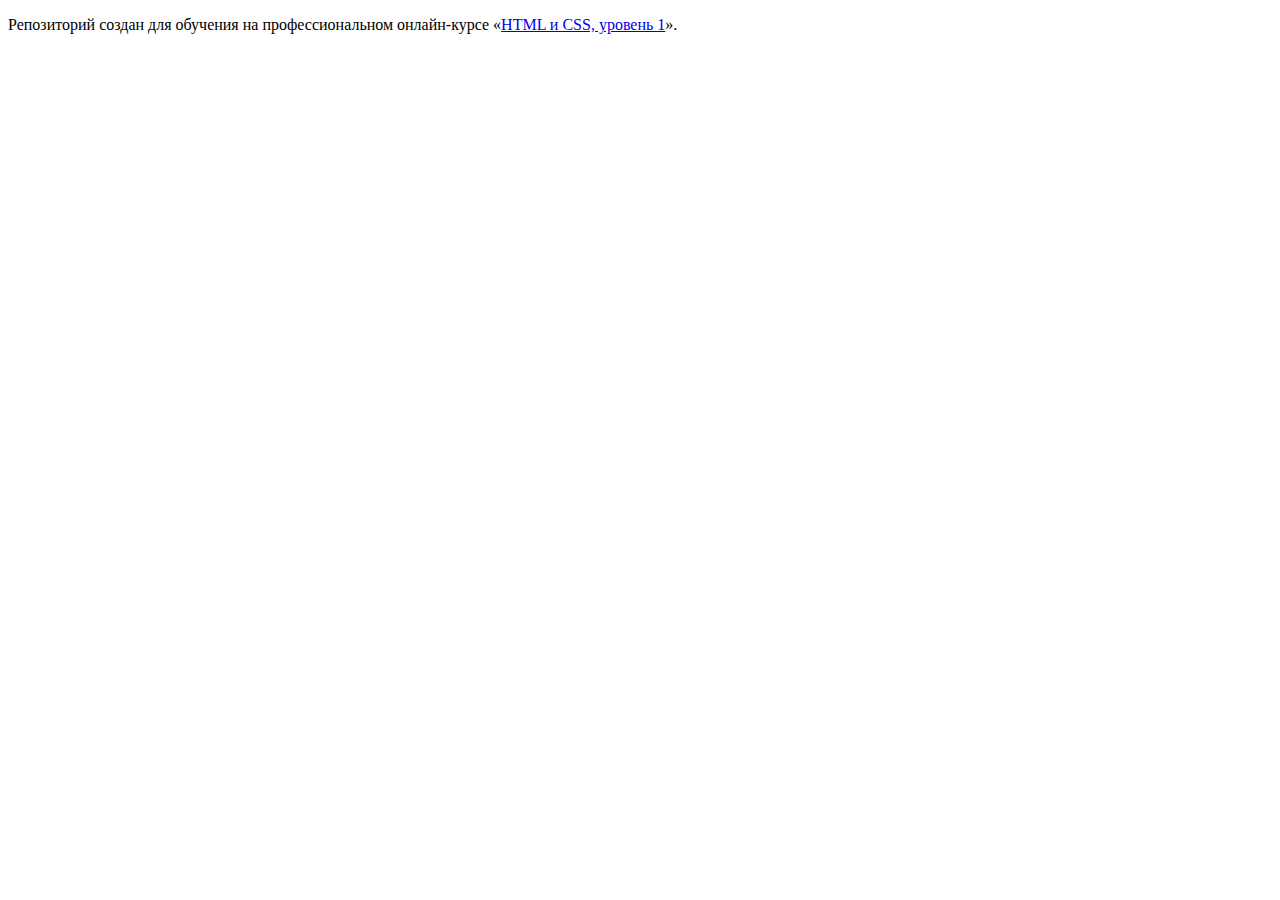
==== index.html @ 2be3cd6d ":hatching_chick:" ====
<!DOCTYPE html>
<html lang="ru">
  <head>
    <meta charset="utf-8">
    <title>HTML Academy: Девайс</title>
  </head>
  <body>

    <p>Репозиторий создан для обучения на профессиональном онлайн‑курсе «<a href="https://htmlacademy.ru/intensive/htmlcss">HTML и CSS, уровень 1</a>».</p>

  </body>
</html>
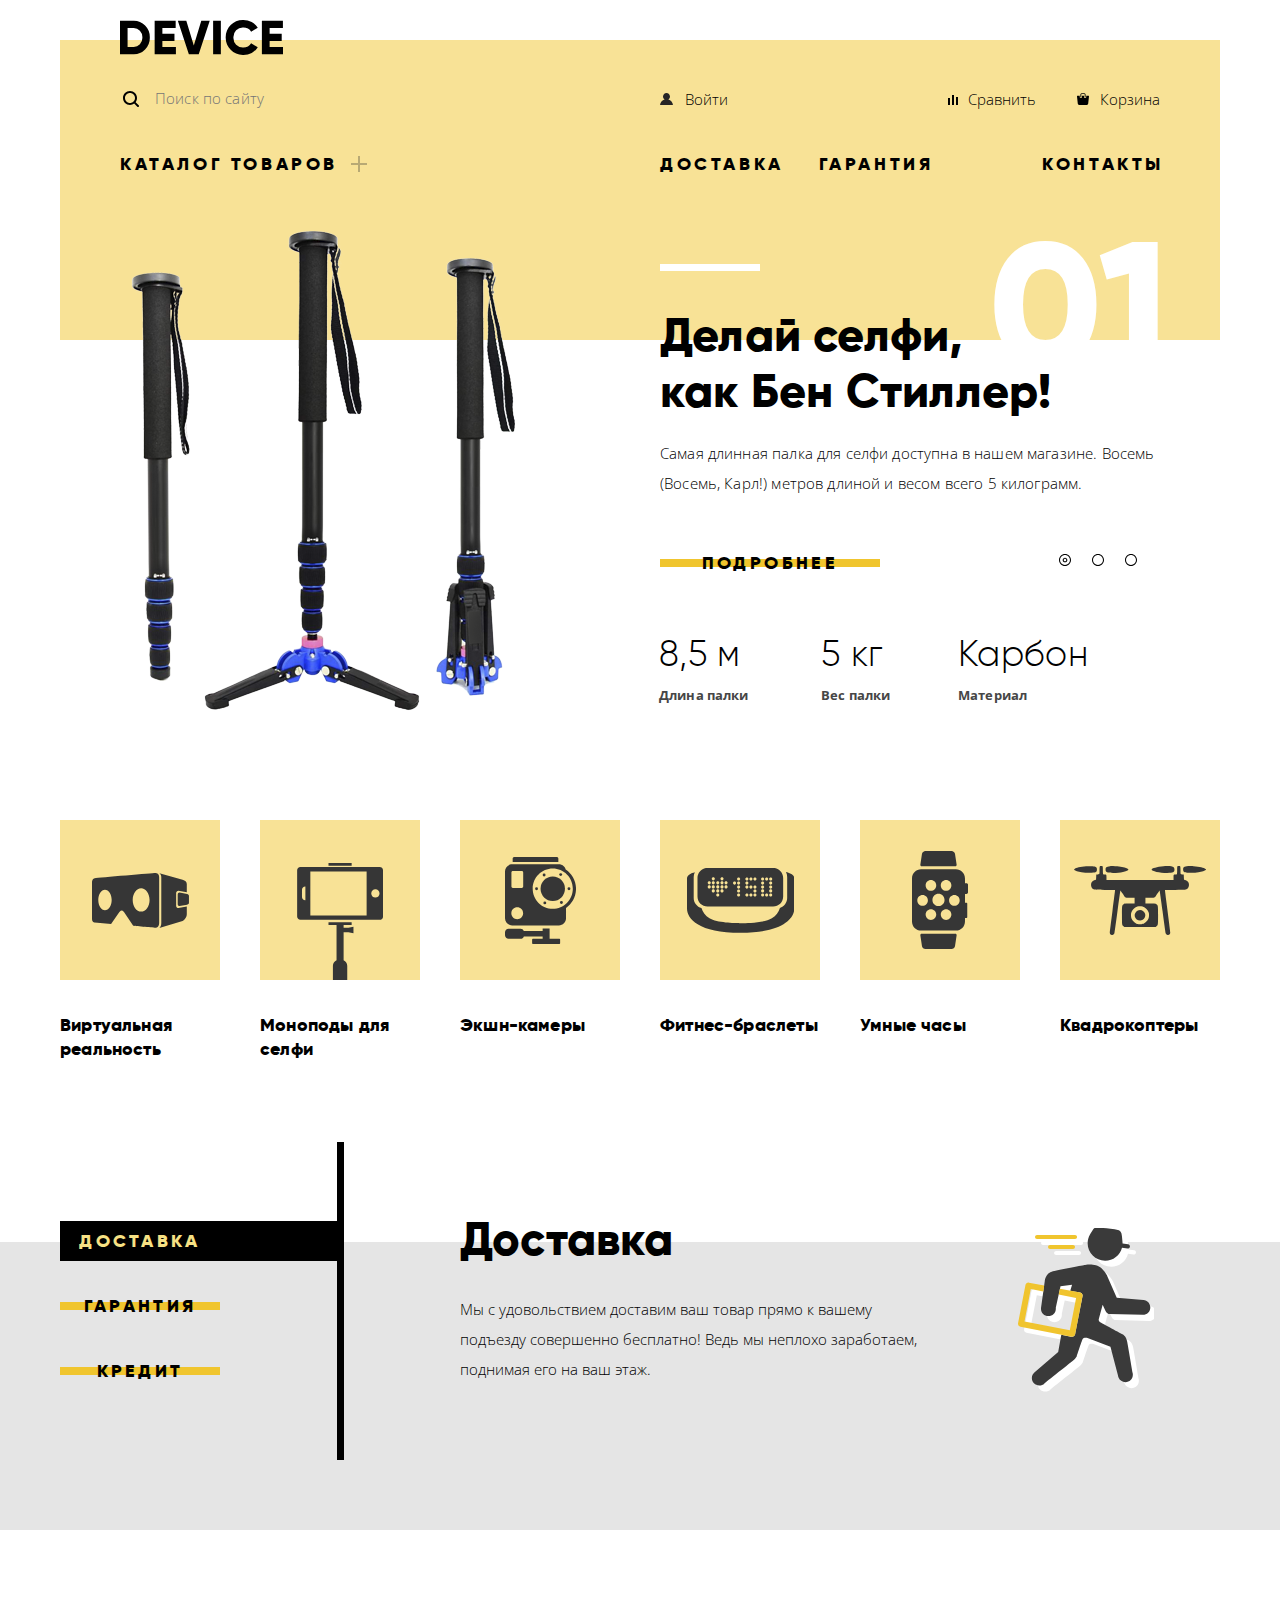
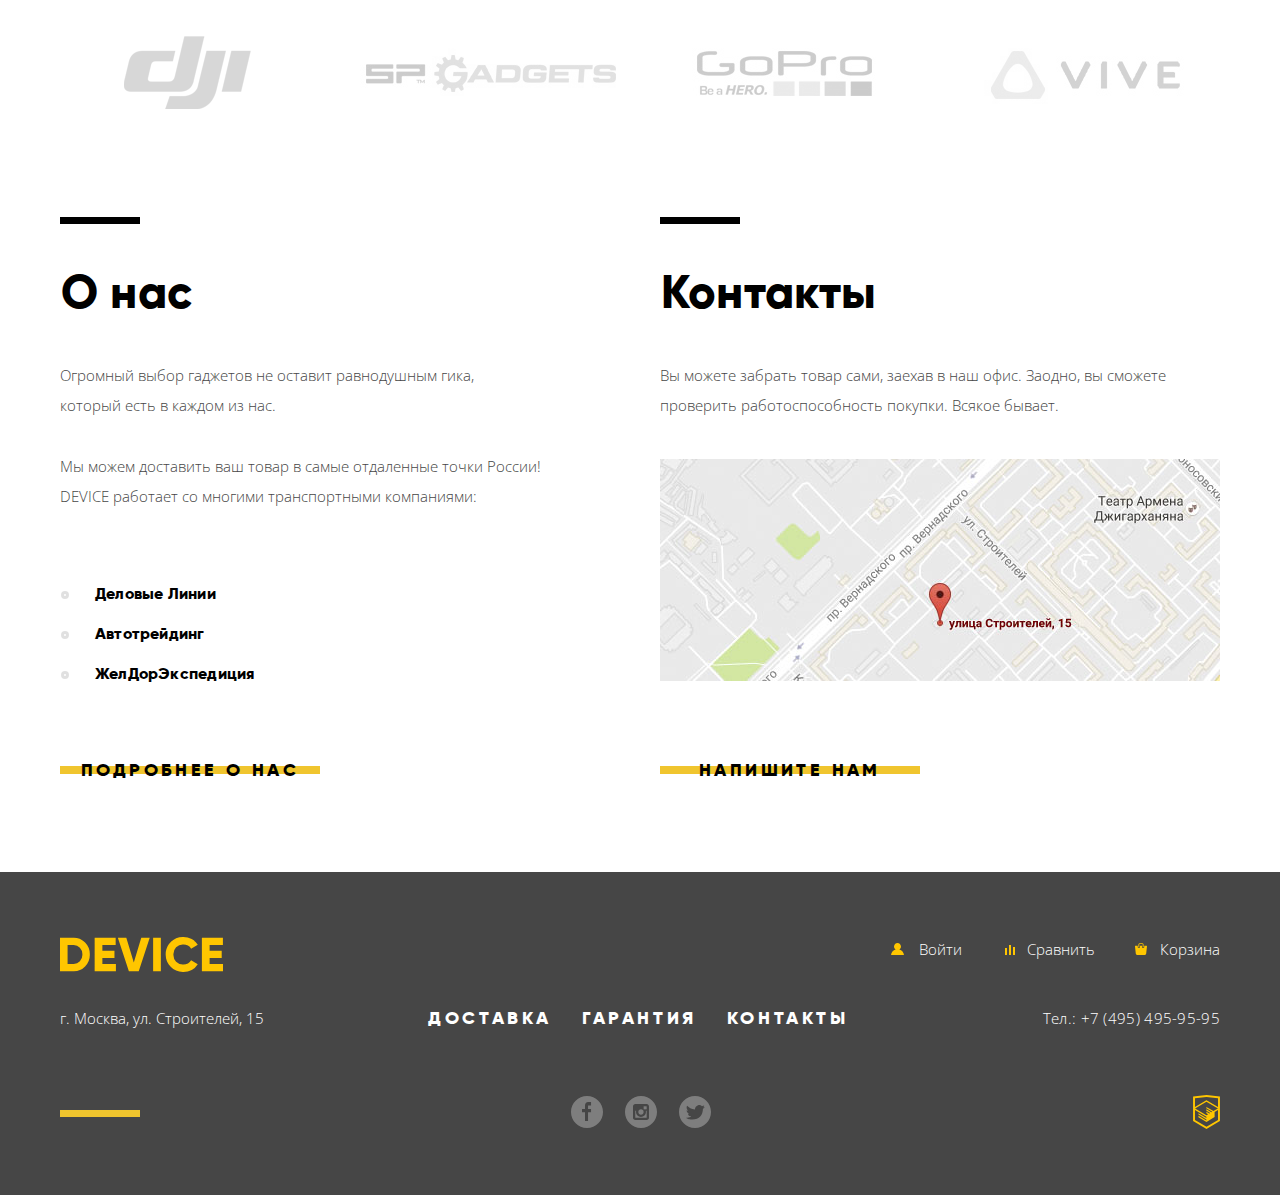
==== commit 69e0a38a: "Сверстал главную страницу.  Страница каталога в процессе" ====
--- a/index.html
+++ b/index.html
@@ -1,12 +1,276 @@
 <!DOCTYPE html>
 <html lang="ru">
-  <head>
-    <meta charset="utf-8">
-    <title>HTML Academy: Девайс</title>
-  </head>
-  <body>
 
-    <p>Репозиторий создан для обучения на профессиональном онлайн‑курсе «<a href="https://htmlacademy.ru/intensive/htmlcss">HTML и CSS, уровень 1</a>».</p>
+<head>
+  <meta charset="utf-8">
+  <meta name="description" content="Гаджеты по доступным ценам. Доставка по России. Гарантия возврата. Работаем без выходных.">
+  <title>DEVICE интернет-магазин гаджетов</title>
+  <link href="https://fonts.googleapis.com/css?family=Open+Sans:300,400&amp;subset=cyrillic" rel="stylesheet">
+  <link rel="stylesheet" href="css/normalize.css">
+  <link rel="stylesheet" href="css/style.css">
+  <link rel="stylesheet" href="script">
+</head>
 
-  </body>
-</html>
+<body>
+  <!--  -->
+  <!-----------------------------------Шапка------------------------------------->
+  <!--  -->
+  <header class="main-headline" id="header">
+    <h1 class="visually-hidden">DEVICE интернет-магазин гаджетов</h1>
+    <a href="#"><img class="header-logo" src="img/logo.svg" alt="DEVICE интернет-магазин гаджетов" width="163" height="35"></a>
+    <div class="ct-user">
+      <form class="search" method="get" action="https://echo.htmlacademy.ru">
+        <input class="search-input" id="search-fld" type="search" name="search" placeholder="Поиск по сайту" required>
+        <button class="search-btn " type="submit">Найти</button>
+        <label class="search-lab" for="search-fld"><span class="visually-hidden">Поиск:</span></label>
+      </form>
+      <div class="ct-user-inner">
+        <a class="login" href="#">Войти</a>
+        <a class="compare" href="#">Сравнить</a>
+        <a class="cart" href="#">Корзина</a>
+      </div>
+    </div>
+    <div class="ct-nav">
+      <nav class="main-nav">
+        <h2 class="main-nav-header">Каталог товаров</h2>
+        <div class="main-nav-ct">
+          <ul class="main-nav-list">
+            <li class="main-nav-item"><a href="#">Виртуальная реальность</a></li>
+            <li class="main-nav-item"><a href="#">Моноподы для селфи</a></li>
+            <li class="main-nav-item"><a href="#">Экшн-камеры</a></li>
+            <li class="main-nav-item"><a href="#">Фитнес-браслеты</a></li>
+            <li class="main-nav-item"><a href="#">Умные часы</a></li>
+            <li class="main-nav-item"><a href="#">Квадрокоптеры</a></li>
+          </ul>
+        </div>
+      </nav>
+      <div class="ct-serv">
+        <a class="ct-serv-item" href="#serv">Доставка</a>
+        <a class="ct-serv-item" href="#serv">Гарантия</a>
+        <a class="ct-serv-item" href="#contacts">Контакты</a>
+      </div>
+    </div>
+  </header>
+  <main>
+    <!--  -->
+    <!-- ----------------------------------Слайдер------------------------------------->
+    <!--  -->
+    <section class="slider-hits">
+      <h2 class="visually-hidden">Популярные товары</h2>
+      <input class="visually-hidden" type="radio" id="hit-item-1" name="slider-ctr" checked>
+      <input class="visually-hidden" type="radio" id="hit-item-2" name="slider-ctr">
+      <input class="visually-hidden" type="radio" id="hit-item-3" name="slider-ctr">
+      <div class="nav-slider">
+        <label for="hit-item-1"><span class="visually-hidden">Слайд 1</span></label>
+        <label for="hit-item-2"><span class="visually-hidden">Слайд 2</span></label>
+        <label for="hit-item-3"><span class="visually-hidden">Слайд 3</span></label>
+      </div>
+      <section class="hit-item-box hit-item-box-1">
+        <h3 class="visually-hidden ">Селфи палка</h3>
+        <div class="hit-item-pic">
+          <img src="img/slider-1.png" alt="Селфи палка выполнена в чёрном цвете с небольшими синими вставками. Шлёфка у основания рукояти." width="384" height="486">
+        </div>
+        <section class="hit-item-desc">
+          <p class="slogan">Делай селфи,<br>как Бен Стиллер!<br></p>
+          <p>Самая длинная палка для селфи доступна в нашем магазине. Восемь (Восемь, Карл!) метров длиной и весом всего 5 килограмм.</p>
+          <a class="hit-about-btn" href="#">Подробнее</a>
+          <table class="table-feature">
+            <caption class="visually-hidden">Характеристики</caption>
+            <tr>
+              <td>8,5 м</td>
+              <td>5 кг</td>
+              <td>Карбон</td>
+            </tr>
+            <tr>
+              <th>Длина палки</th>
+              <th>Вес палки</th>
+              <th>Материал</th>
+            </tr>
+          </table>
+        </section>
+      </section>
+      <section class="hit-item-box hit-item-box-2">
+        <h3 class="visually-hidden ">Фитнес браслет</h3>
+        <div class="hit-item-pic">
+          <img src="img/slider-2.png" alt="Чёрный фитнес браслет с миниатюрным монохромным дисплеем по ширине ремешка. Ремешок силиконовый, чёрного цвета со ребристой поверхностью." width="345" height="485">
+        </div>
+        <section class="hit-item-desc">
+          <p class="slogan">Худеем<br>правильно!</p>
+          <p>Мотивирующие фитнес-браслеты помогут найти в себе силы не пропускать занятия и соблюдать диету.</p>
+          <a class="hit-about-btn" href="#">Подробнее</a>
+          <table class="table-feature">
+            <caption class="visually-hidden">Характеристики</caption>
+            <tr>
+              <td>48 часов</td>
+            </tr>
+            <tr>
+              <th>Без подзарядки</th>
+            </tr>
+          </table>
+        </section>
+      </section>
+      <section class="hit-item-box hit-item-box-3">
+        <h3 class="visually-hidden ">Квадрокоптер с лазером</h3>
+        <div class="hit-item-pic">
+          <img src="img/slider-3.png" alt="Корпус узкий, вытянутый вверх и удлиненный. Каркас сделан из углеводородного волокна, а к корпусу он крепиться с помощью двух планок. Две планки, размещенные перпендикулярно корпусу, держат пропеллеры, отчего внешний вид квадрокоптера отдаленно напоминает букву «Н». Во время полета опоры квадрокоптера могут подниматься вверх и не загораживать линию огня для лазера." width="526" height="334">
+        </div>
+        <section class="hit-item-desc">
+          <p class="slogan">Порхает как бабочка, жалит как пчела!</p>
+          <p>Этот обычный, на первый взгляд, квадрокоптер оснащен мощным лазером, замаскированным под стандартную камеру.</p>
+          <a class="hit-about-btn" href="#">Подробнее</a>
+          <table class="table-feature">
+            <caption class="visually-hidden">Характеристики</caption>
+            <tr>
+              <td>800 м</td>
+              <td>50м</td>
+            </tr>
+            <tr>
+              <th>Дальность полета</th>
+              <th>Радиус&#160;поражения</th>
+            </tr>
+          </table>
+        </section>
+      </section>
+    </section>
+    <!--  -->
+    <!-- ----------------------------------Популярные товары------------------------------------->
+    <!--  -->
+    <section class="product-nav">
+      <h2 class="visually-hidden">Популярные товары</h2>
+      <ul class="pop-goods-list">
+        <li class="pop-goods-item"><a href="#">Виртуальная реальность</a></li>
+        <li class="pop-goods-item"><a href="#">Моноподы для селфи</a></li>
+        <li class="pop-goods-item"><a href="#">Экшн-камеры</a></li>
+        <li class="pop-goods-item"><a href="#">Фитнес-браслеты</a></li>
+        <li class="pop-goods-item"><a href="#">Умные часы</a></li>
+        <li class="pop-goods-item"><a href="#">Квадрокоптеры</a></li>
+      </ul>
+    </section>
+    <!--  -->
+    <!-- ----------------------------------Сервис------------------------------------->
+    <!--  -->
+    <section class="services" id="serv">
+      <h2 class="visually-hidden">Сервис</h2>
+      <div class="сt-services">
+        <input class="visually-hidden" type="radio" name="serv-ctr" id="serv-ctr-1" checked>
+        <input class="visually-hidden" type="radio" name="serv-ctr" id="serv-ctr-2">
+        <input class="visually-hidden" type="radio" name="serv-ctr" id="serv-ctr-3">
+        <ul class="services-menu">
+          <li><label for="serv-ctr-1">Доставка</label></li>
+          <li><label for="serv-ctr-2">Гарантия</label></li>
+          <li><label for="serv-ctr-3">Кредит</label></li>
+        </ul>
+        <div class="services-desc">
+          <section class="services-desc-1">
+            <h3 class="services-title">Доставка</h3>
+            <p>Мы с удовольствием доставим ваш товар прямо к вашему подъезду совершенно бесплатно! Ведь мы неплохо заработаем, поднимая его на ваш этаж.</p>
+          </section>
+          <section class="services-desc-2">
+            <h3 class="services-title">Гарантия</h3>
+            <p>Если из-за возгорания купленного у нас товара у вас сгорит дом &mdash; не переживайте, мы выдадим вам новый.<br>Товар, не дом, конечно же.</p>
+          </section>
+          <section class="services-desc-3">
+            <h3 class="services-title">Кредит</h3>
+            <p>Залезть в долговую яму стало проще! Кредитные консультанты подберут для вас наиболее выгодные условия кредита. Выгодные для нашего банка, разумеется.</p>
+          </section>
+        </div>
+      </div>
+    </section>
+    <!--  -->
+    <!-- ----------------------------------Популярные бренды------------------------------------->
+    <!--  -->
+    <section class="pop-brands">
+      <h2 class="visually-hidden">Популярные бренды</h2>
+      <ul class="pop-brands-list">
+        <li><a class="pop-brand-item-1" href="#"><img src="img/logo-brand1-gray.png" alt="DJI" class="pop-brands-logo" width="260" height="100"></a></li>
+        <li><a class="pop-brand-item-2" href="#"><img src="img/logo-brand2-gray.png" alt="SP Gadgets" class="pop-brands-logo" width="260" height="100"></a></li>
+        <li><a class="pop-brand-item-3" href="#"><img src="img/logo-brand3-gray.png" alt="GoPro" class="pop-brands-logo" width="260" height="100"></a></li>
+        <li><a class="pop-brand-item-4" href="#"><img src="img/logo-brand4-gray.png" alt="VIVE " class="pop-brands-logo" width="260" height="100"></a></li>
+      </ul>
+    </section>
+    <!--  -->
+    <!-- ------------------------------------Контакты------------------------------------->
+    <!--  -->
+    <div class="ct-contacts">
+      <section class="benefits">
+        <h2 class="benefits-header">О нас</h2>
+        <p>Огромный выбор гаджетов не оставит равнодушным гика, который&#160;есть&#160;в каждом из нас.</p>
+        <p>Мы можем доставить ваш товар в самые отдаленные точки&#160;России! DEVICE работает со многими транспортными компаниями:</p>
+        <ul class="delivery-list">
+          <li class="delivery-item">Деловые Линии</li>
+          <li class="delivery-item">Автотрейдинг</li>
+          <li class="delivery-item">ЖелДорЭкспедиция</li>
+        </ul>
+        <a class="about-btn" href="#">Подробнее о нас</a>
+      </section>
+      <section class="contacts-sect" id=contacts>
+        <h2 class="contacts-header">Контакты</h2>
+        <p>Вы можете забрать товар сами, заехав в наш офис. Заодно, вы сможете проверить работоспособность покупки. Всякое бывает.</p>
+        <a class="map" href="#"><img src="img/map.jpg" alt="г. Москва ул. Строителей 15" width="560" height="222"></a>
+        <a class="contacts-btn contacts-btn-js" href="#">Напишите нам</a>
+      </section>
+    </div>
+  </main>
+  <!--  -->
+  <!-- ------------------------------------Подвал------------------------------------->
+  <!--  -->
+  <footer>
+    <div class="ct-ftr">
+      <div class="ct-ftr-1">
+        <a class="footer-logo" href="#header"><img src="img/logo-ftr.svg" alt="DEVICE интернет-магазин гаджетов" width="163" height="35"></a>
+        <a class="login-ftr" href="#">Войти</a>
+        <a class="compare-ftr" href="#">Сравнить</a>
+        <a class="cart-ftr" href="#">Корзина</a>
+      </div>
+      <div class="ct-ftr-2">
+        <address class="adr">г. Москва, ул. Строителей, 15</address>
+        <a class="phone" href="tel:+74954959595">Тел.: +7 (495) 495-95-95</a>
+        <ul class="services-list">
+          <li><a class="services-list-item" href="#delivery">Доставка</a></li>
+          <li><a class="services-list-item" href="#waranty">Гарантия</a></li>
+          <li><a class="services-list-item" href="#contacts">Контакты</a></li>
+        </ul>
+      </div>
+      <div class="ct-ftr-3">
+        <h2 class="visually-hidden">Социальные сети</h2>
+        <ul class="social">
+          <li><a class="social-link-1" href="https://vk.com/"><span class="visually-hidden">Вконтакте</span></a></li>
+          <li><a class="social-link-2" href="https://ru-ru.facebook.com/"><span class="visually-hidden">Фейсбук</span></a></li>
+          <li><a class="social-link-3" href="https://www.instagram.com/"><span class="visually-hidden">Инстаграм</span></a></li>
+        </ul>
+        <a class="copy" href="https://htmlacademy.ru/"><img class="web-dev-logo" src="img/logo-html.svg" alt="Разработано: HTML Academy" width="27" height="34"></a>
+      </div>
+    </div>
+  </footer>
+    <!--  -->
+  <!-- -------------------------------Модальные окна--------------------------------->
+    <!--  -->
+  <section class="modal modal-fb">
+    <h2 class="visually-hidden">Форма обратной связи</h2>
+    <form action="https://echo.htmlacademy.ru" class="fb-form" method="post">
+      <div class="fb-form-ct1">
+        <label for="name">Ваше имя:</label>
+        <input id="name" type="text" name="user-name" placeholder="Имя Фамилия">
+      </div>
+      <div class="fb-form-ct2">
+        <label for="email">Ваш e-mail:</label>
+        <input id="email" type="email" name="email" placeholder="email@example.com">
+      </div>
+      <div class="fb-form-ct3">
+        <label for="text">Текст письма:</label>
+        <textarea id="text" cols="30" rows="10" name="message" placeholder="В свободной форме"></textarea>
+      </div>
+      <button class="fb-submit" type="submit">Отправить</button>
+      <button class="modal-close" type="button"><span class="visually-hidden">Закрыть</span></button>
+    </form>
+  </section>
+  <section class="modal modal-map">
+    <h2 class="visually-hidden">Интерактивная карта</h2>
+    <span class="visually-hidden">г. Москва, ул. Строителей, 15. Рядом Театр Вернадского, гимназия №1514</span>
+    <iframe src="https://yandex.ru/map-widget/v1/-/CCQpFR~6" width="960" height="560" frameborder="1" allowfullscreen="true"></iframe>
+    <button class="modal-close" type="button"><span class="visually-hidden">Закрыть</span></button>
+  </section>
+  <script src="js/script.js"></script>
+</body>
+
+</html>--- a/css/style.css
+++ b/css/style.css
@@ -0,0 +1,1241 @@
+/*body * {
+  outline: 1px solid;
+}
+
+body>* {
+  background-color: rgba(255, 255, 0, .3);
+}
+
+slider-hits body>*>* {
+  background-color: rgba(0, 255, 0, .3);
+}
+
+body>*>*>* {
+  background-color: rgba(0, 255, 255, .3);
+}
+
+body>*>*>*>* {
+  background-color: rgba(0, 0, 255, .3);
+}
+
+body>*>*>*>*>* {
+  background-color: rgba(255, 0, 255, .3);
+}*/
+
+@font-face {
+  font-family: "Gilroy";
+  src: url(../fonts/gilroylight.woff2) format("woff2");
+  font-variant: normal;
+  font-stretch: normal;
+  font-weight: normal;
+  font-style: normal;
+}
+
+@font-face {
+  font-family: "Gilroy ExtraBold";
+  src: url(../fonts/gilroyextrabold.woff2) format("woff2");
+  font-variant: normal;
+  font-stretch: normal;
+  font-weight: normal;
+  font-style: normal;
+}
+@keyframes bounce {
+  0% {
+    transform: translateY(-2000px);
+  }
+  70% {
+    transform: translateY(30px);
+  }
+  90% {
+    transform: translateY(-10px);
+  }
+  100% {
+    transform: translateY(0);
+  }
+}
+
+@keyframes shake {
+  0%,
+  100% {
+    transform: translateX(0);
+  }
+  10%,
+  30%,
+  50%,
+  70%,
+  90% {
+    transform: translateX(-10px);
+  }
+  20%,
+  40%,
+  60%,
+  80% {
+    transform: translateX(10px);
+  }
+}
+.visually-hidden {
+  position: absolute;
+  overflow: hidden;
+  clip: rect(0 0 0 0);
+  width: 1px;
+  height: 1px;
+  margin: -1px;
+  padding: 0;
+  border: 0;
+}
+body {
+  margin: 0px;
+  padding: 0px;
+  font-family: "Open Sans", Arial, sans-serif;
+  font-size: 15px;
+  line-height: 24px;
+  font-weight: 300;
+  color: #000;
+  background-color: #fff;
+}
+
+a {
+  text-decoration: none;
+  color: #000;
+}
+
+a:hover,
+button:hover {
+  opacity: 0.6;
+}
+
+a:active, button:active {
+  opacity: 0.3;
+}
+/*===================================================Базовые стили шрифтов====================*/
+.main-nav-list,
+.pop-goods-list,
+.pop-brands ul,
+.delivery-list,
+.services-nav,
+.social ul,
+.services-menu,
+.services-list,
+.social{
+  list-style: inside none;
+  padding: 0px;
+  margin: 0px;
+}
+
+.search-input {
+  border: none;
+  font-size: 15px;
+  font-weight: 300;
+  line-height: 30px;
+  letter-spacing: 0.15px;
+}
+
+.main-nav-header,
+.ct-serv,
+.services-nav,
+.services-list,
+.contacts,
+.slogan,
+.pop-goods-list,
+.benefits-header,
+.contacts-header,
+.delivery-item,
+.hit-about-btn,
+.about-btn,
+.contacts-btn,
+.fb-submit,
+.services-menu,
+.services-title {
+  font-family: "Gilroy ExtraBold", Arial, sans-serif;
+  font-size: 18px;
+  font-weight: 400;
+  text-transform: uppercase;
+  letter-spacing: 3.6px;
+}
+
+.pop-goods-list {
+  letter-spacing: 0.18px;
+  text-transform: initial;
+}
+
+.services-menu {
+  letter-spacing: 2.15px;
+  line-height: 24px;
+}
+.slogan,
+.benefits-header,
+.contacts-header,
+.delivery-item,
+.services-title {
+  font-size: 47px;
+  line-height: 48px;
+  letter-spacing: 0.21px;
+}
+
+.delivery-item {
+  font-size: 16px;
+  line-height: 40px;
+  list-style-position: inside;
+}
+
+.benefits p,
+.contacts-sect p,
+.services-desc p{
+  line-height: 30px;
+  margin: 0px;
+}
+
+.hit-about-btn,
+.about-btn,
+.contacts-btn,
+.fb-submit{
+  font-size: 18px;
+  line-height: 24px;
+  text-transform: uppercase;
+  letter-spacing: 2.15px;
+}
+
+header,
+main,
+.slider-hits,
+.product-nav,
+.pop-brands,
+.сt-services,
+.ct-contacts,
+.ct-ftr {
+  box-sizing: border-box;
+  margin: auto;
+  position: relative;
+/*===================================================Тповые кнопки и ссылки==================*/
+}
+.hit-about-btn:hover,
+.hit-about-btn:focus,
+.hit-about-btn:active,
+.ct-contacts a:hover,
+.ct-contacts a:focus,
+.ct-contacts a:active,
+.fb-submit:hover,
+.fb-submit:focus,
+.fb-submit:active{
+  opacity: 1;
+}
+.hit-about-btn,
+.about-btn,
+.contacts-btn,
+.fb-submit{
+  position: relative;
+  text-align: center;
+  letter-spacing: 3.4px;
+  box-sizing: border-box;
+  padding: 8px 20px;
+  min-width: 260px;
+  min-height: 40px;
+}
+
+.hit-about-btn::before,
+.about-btn::before,
+.contacts-btn::before,
+.fb-submit::before{
+  content: "";
+  position: absolute;
+  top: 50%;
+  left: 0;
+  width: 100%;
+  height: 8px;
+  margin-top: -4px;
+  z-index: -1;
+  background-color: #f0c52e;
+  transition: all 0.1s linear;
+}
+.hit-about-btn:hover::before,
+.about-btn:hover::before,
+.contacts-btn:hover::before,
+.fb-submit:hover::before{
+  top: 0px;
+  height: 40px;
+  margin: 0;
+  transition: all 0.3s linear;
+}
+.hit-about-btn:active,
+.about-btn:active,
+.contacts-btn:active,
+.fb-submit:active {
+  color: rgba(0, 0, 0, 0.3);
+  transition: all 0.1s linear;
+}
+/*===================================================Шапка=========================*/
+.main-nav-header,
+.main-nav-list,
+.main-nav-item,
+.contacts {
+  margin: 0px;
+}
+.main-headline {
+  width: 1160px;
+  display: flex;
+  flex-direction: column;
+  align-items: center;
+  position: relative;
+  min-height: 300px;
+  margin: 40px auto 0px;
+  padding: 42px 60px 125px;
+  background-color: #f8e296;
+}
+.header-logo {
+  position: absolute;
+  top: -20px;
+  left: 60px;
+}
+/*----------------------------------1-line------------*/
+.ct-user {
+  display: flex;
+  width: 1040px;
+  flex-direction: row;
+  justify-content: space-between;
+  align-items: center;
+  margin-bottom: 38px;
+}
+.ct-user-inner {
+  display: flex;
+  width: 500px;
+  flex-direction: row;
+  justify-content: space-between;
+  margin-top:2px ;
+}
+.ct-user .login{
+  margin-left: 25px;
+  position: relative;
+}
+.ct-user .compare{
+  position: relative;
+  margin-left: 175px;
+}
+.ct-user .cart{
+  position: relative;
+}
+.ct-user-inner .login::before{
+ content: url(../img/user.svg);
+  position: absolute;
+  left: -25px;
+}
+.ct-user-inner .compare::before{
+ content: url(../img/compare.svg);
+  position: absolute;
+  left: -20px;
+}
+.ct-user-inner .cart::before{
+ content: url(../img/cart.svg);
+  position: absolute;
+  left: -23px;
+}
+/*---------------------Форма поиска ----------------*/
+.search{
+  position: relative;
+  margin-left: 33px;
+  margin-right: 140px;
+}
+.search-input {
+  display: inline-block;
+  position: relative;
+  width: 300px;
+  background-color: transparent;
+  cursor: pointer;
+}
+.search-input:required{
+  box-shadow: none;
+  border: none;
+}
+.search-input:placeholder {
+  color: rgba(0, 0, 0, 0.3);
+}
+.search-input:hover::placeholder {
+  color: rgba(0, 0, 0, 0.6);
+}
+.search-input:focus::placeholder {
+  font-size: 0;
+}
+.search-lab::before{
+  content: url(../img/search.svg);
+  position: absolute;
+  top: 7px;
+  left: -30px;
+  cursor: pointer;
+}
+.search-input:focus ~ .search-lab::after,
+.search-btn:active ~ .search-lab::after{
+  content: "";
+  position: absolute;
+  bottom: -10px;
+  left: -31px;
+  display: block;
+  width: 440px;
+  height: 2px;
+  background-color: #000000;
+}
+/*--------------Кнопка поиска----------------*/
+.search-btn {
+  position: absolute;
+  box-sizing: border-box;
+  bottom: -9px;
+  right: -109px;
+  min-width: 85px;
+  max-height: 0px;
+  padding: 0px 10px;
+  border: 2px solid #000000;
+  border-bottom: none;
+  cursor: pointer;
+  overflow: hidden;
+  background-color: transparent;
+  visibility: hidden;
+  transition: all 0.1s linear;
+}
+.search-input:focus ~ .search-btn,
+.search-btn:focus{
+  max-height: 60px;
+  padding: 14px 10px;
+  visibility: visible;
+  transition: all 0.2s linear;
+}
+.search-btn:hover {
+  opacity: 1;
+  color: #ffffff;
+  background-color: #000;
+  transition: all 0.2s linear;
+}
+.search-btn:active {
+  color: rgba(255, 255, 255, 0.3);
+}
+/*-------------------------------------2-line-------------------*/
+.ct-nav {
+  display: flex;
+  width: 1040px;
+  flex-direction: row;
+  justify-content: space-between;
+  margin-bottom: 38px;
+}
+  .ct-serv {
+  display: flex;
+  width: 500px;
+  flex-direction: row;
+  justify-content: space-between;
+}
+.ct-serv-item:nth-child(3){
+  position: relative;
+  left: 4px;
+  margin-left: 70px;
+}
+/*-------------------Крест-----------*/
+.main-nav-header::before{
+    content: "";
+    position: absolute;
+    width: 2px;
+    height: 16px;
+    right: -22px;
+    top: calc(50% - 8px);
+    background-color: #b8a974;
+  }
+.main-nav-header::after{
+    content: "";
+    position: absolute;
+    width: 2px;
+    height: 16px;
+    right: -22px;
+    top: calc(50% - 8px);
+    background-color: #b8a974;
+    transform: rotate(90deg);
+}
+/*--------------------------Католог товаров---------------*/
+.main-nav{
+  position: relative;
+}
+.main-nav-ct{
+  position: absolute;
+  overflow: hidden;
+  bottom: -163px;
+  width: 1160px;
+  height: 162px;
+    left: -60px;
+  z-index: 2;
+}
+.main-nav-list {
+  position: absolute;
+  display: flex;
+  flex-direction: column;
+  flex-wrap: wrap;
+  align-content: flex-start;
+  box-sizing: border-box;
+  width: 1160px;
+  height: 162px;
+  top: -100%;
+  z-index: 2;
+  padding-top: 23px;
+  padding-bottom: 23px;
+  padding-left: 60px;
+  background-color: #f8e296;
+  transition: all 0.2s linear;
+}
+.main-nav-item a{
+  display: block;
+  min-width: 141px;
+  padding: 6px 59px 6px 0px;
+}
+.main-nav-item:nth-child(5){
+padding-bottom: 10px;
+}
+.main-nav-header:focus,
+.main-nav-header:hover{
+  cursor: pointer;
+  opacity: 0.6;
+}
+.main-nav-header:active{
+  cursor: pointer;
+  opacity: 0.3;
+}
+.main-nav-header:active,
+.main-nav-list:hover,
+.main-nav-list:focus,
+.main-nav-header:focus + .main-nav-ct .main-nav-list,
+.main-nav-header:hover + .main-nav-ct .main-nav-list,
+.main-nav-header:active + .main-nav-ct .main-nav-list{
+  top: 0;
+  transition: all 0.2s linear;
+}
+/*================================================Слайдер=========================*/
+
+.slider-hits{
+  top: -113px;
+  width: 1160px;
+  margin-bottom: -6px;
+}
+.hit-item-box {
+  display: none;
+  min-height: 486px;
+}
+#hit-item-1:checked ~ .hit-item-box-1,
+#hit-item-2:checked ~ .hit-item-box-2,
+#hit-item-3:checked ~ .hit-item-box-3{
+    display: flex;  
+    justify-content: space-between;
+}
+.hit-item-pic {
+  min-width: 526px;
+  min-height: 486px;
+  position: relative;
+  display: flex;
+  justify-content: center;
+  align-items: center;
+}
+.hit-item-desc{
+  position: relative;
+  display: flex;
+  flex-direction: column;
+  align-items: flex-start;
+  width: 500px;
+  padding-right: 60px;
+  z-index: 1;
+}
+.hit-item-desc::before {
+  content: "";
+  position: absolute;
+  width: 100px;
+  height: 7px;
+  background-color: #fff;
+  top: 37px;
+}
+.hit-item-box::after {
+  content: "";
+  font-family: "Gilroy ExtraBold", Arial, sans-serif;
+  position: absolute;
+  top: -11px;
+  right: 50px;
+  font-weight: 800;
+  font-size: 179px;
+  line-height: 179px;
+  color: #fff;
+}
+.hit-item-box-1:after {
+  content: "01";
+}
+.hit-item-box-2:after {
+  content: "02";
+}
+.hit-item-box-3:after {
+  content: "03";
+}
+.nav-slider {
+  position: absolute;
+  display: flex;
+  bottom:147px;
+  right: 62px;
+  z-index: 2;
+}
+.nav-slider label {
+  display: inline-block;
+  width: 12px;
+  height: 12px;
+  margin-right: 21px;
+  vertical-align: top;
+  background-image: url("../img/slider-button-off.svg");
+  background-size: contain;
+  cursor: pointer;
+}
+#hit-item-1:checked ~ .nav-slider label:nth-child(1),
+#hit-item-2:checked ~ .nav-slider label:nth-child(2),
+#hit-item-3:checked ~ .nav-slider label:nth-child(3){
+   background-image: url("../img/slider-button-on.svg");
+}
+.slogan{
+text-transform: initial;
+line-height: 56px;
+margin: 80px 0px 4px;
+width: 530px;
+}
+.slogan+p{
+  line-height: 30px;
+  letter-spacing: 0.15px;
+  margin-bottom: 175px;
+  min-height: 95px;
+}
+.hit-about-btn{
+  position: absolute;
+  bottom: 130px;
+  min-width: 220px;
+}
+.table-feature {
+  position: absolute;
+  bottom: 6px;
+  left: -3px;
+  border-collapse: collapse
+  max-width: 500px;
+  border: 0;
+}
+td, th{
+  width: 135px;
+  padding: 0;
+}
+td:nth-child(1), 
+th:nth-child(1){
+  width: 160px;
+}
+td{
+font-family: Gilroy, Arial, sans-serif;
+font-size: 36px;
+font-weight: 300;
+line-height: 48px;
+letter-spacing: 0.36px;
+padding-bottom: 5px;
+}
+th{
+font-size: 13px;
+line-height: 20px;
+letter-spacing: 0.13px;
+text-align: left;
+color: #464646;
+}
+/*==============================================Популярные товары=======================*/
+.product-nav{
+  width: 1160px;
+}
+.pop-goods-item a:hover,
+.pop-goods-item a:focus,
+.pop-goods-item a:active {
+  opacity: 1;
+}
+.pop-goods-list {
+  display: flex;
+  flex-wrap: wrap;
+  min-height: 238px;
+  margin-bottom: 41px;
+}
+.pop-goods-item {
+  width: 160px;
+  min-height: 238px;
+  margin-bottom: 40px;
+  margin-right: 40px;
+}
+.pop-goods-item:nth-child(6n) {
+  margin-right: 0;
+  position: relative;
+}
+.pop-goods-item a {
+  display: block;
+  width: 160px;
+  min-height: 241px;
+}
+.pop-goods-item a::before {
+  content: "";
+  display: block;
+  position: relative;
+  width: 160px;
+  height: 160px;
+  margin-bottom: 33px;
+  background: #f8e296;
+  transition: all 0.1s linear;
+}
+
+.pop-goods-item a:hover::before {
+  content: "";
+  background: #f0c52e;
+  transition: all 0.2s linear;
+}
+
+.pop-goods-item:nth-child(1) a::before {
+  background-image: url(../img/popular-1.svg);
+  background-position: 50% 50%;
+  background-repeat: no-repeat;
+}
+
+.pop-goods-item:nth-child(2) a::before {
+  background-image: url(../img/popular-2.svg);
+  background-position: 50% 100%;
+  background-repeat: no-repeat;
+}
+
+.pop-goods-item:nth-child(3) a::before {
+  background-image: url(../img/popular-3.svg);
+  background-position: 50% 50%;
+  background-repeat: no-repeat;
+}
+
+.pop-goods-item:nth-child(4) a::before {
+  background-image: url(../img/popular-4.svg);
+  background-position: 50% 50%;
+  background-repeat: no-repeat;
+}
+
+.pop-goods-item:nth-child(5) a::before {
+  background-image: url(../img/popular-5.svg);
+  background-position: 50% 50%;
+  background-repeat: no-repeat;
+}
+
+.pop-goods-item:nth-child(6) a::before {
+  background-image: url(../img/popular-6.svg);
+  background-position: 50% 50%;
+  background-repeat: no-repeat;
+}
+
+.pop-goods-item a:active {
+  opacity: 0.3;
+}
+/*===================================================Сервис=================*/
+.services {
+  background-image: linear-gradient(#fff 100px, #e5e5e5 100px, #e5e5e5 100%);
+  min-height: 388px;
+  margin: 0px auto 94px;
+}
+
+.сt-services {
+  display: flex;
+  min-height: 388px;
+  position: relative;
+  width: 1160px;
+}
+
+.services-menu {
+  position: relative;
+  box-sizing: border-box;
+  width: 284px;
+  min-height: 319px;
+  padding-top: 79px;
+  padding-bottom: 113px;
+}
+.services-menu::before {
+  content: "";
+  position: absolute;
+  width: 7px;
+  height: calc(100% - 70px);
+  background-color: #000;
+  right: 0px;
+  top: 0px;
+}
+/*-----------------Кнопки-------------*/
+.services-menu label {
+  display: block;
+  position: relative;
+  width: 160px;
+  padding-top: 8px;
+  padding-bottom: 8px;
+  margin-bottom: 25px;
+  text-align: center;
+  letter-spacing: 3.3px;
+  z-index: 3;
+  cursor: pointer;
+}
+.services-menu label::before {
+  content: "";
+  position: absolute;
+  top: 50%;
+  left: 0;
+  width: 160px;
+  height: 8px;
+  margin-top: -4px;
+  z-index: -1;
+  background-color: #f0c52e;
+  transition: all 0.1s linear;
+}
+.services-menu label:hover::before {
+  top: 0px;
+  height: 40px;
+  margin: 0;
+  transition: all 0.3s linear;
+}
+#serv-ctr-1:checked~.services-menu label[for="serv-ctr-1"],
+#serv-ctr-2:checked~.services-menu label[for="serv-ctr-2"],
+#serv-ctr-3:checked~.services-menu label[for="serv-ctr-3"] {
+  color: #f7e184;
+}
+#serv-ctr-1:checked~.services-menu label[for="serv-ctr-1"]::before,
+#serv-ctr-2:checked~.services-menu label[for="serv-ctr-2"]::before,
+#serv-ctr-3:checked~.services-menu label[for="serv-ctr-3"]::before {
+  top: 0px;
+  margin: 0;
+  height: 40px;
+  background-color: #000000;
+  transition: all 0.3s linear;
+}
+.services-menu label::after {
+  content: "";
+  position: absolute;
+  top: 0;
+  left: 100%;
+  width: 0;
+  height: 40px;
+  background-color: #000000;
+}
+#serv-ctr-1:checked~.services-menu label[for="serv-ctr-1"]::after,
+#serv-ctr-2:checked~.services-menu label[for="serv-ctr-2"]::after,
+#serv-ctr-3:checked~.services-menu label[for="serv-ctr-3"]::after {
+  content: "";
+  width: 120px;
+  transition: all 0.3s linear;
+}
+/*-----------------Описание услуг----------*/
+.services-desc {
+  min-width: 760px;
+  min-height: 194px;
+  margin-left: 116px;
+  margin-bottom: 76px;
+}
+
+.services-desc section {
+  width: 760px;
+  display: none;
+  overflow: visible;
+}
+.services-desc h3,
+.services-desc p {
+  width: 460px;
+}
+
+.services-desc-1::before{
+  content: url("../img/delivery.svg");
+  position: absolute;
+  left: 958px;
+  top: 86px;
+}
+.services-desc-2::before{
+  content: url("../img/warranty.svg");
+  position: absolute;
+  left: 943px;
+  top: 60px;
+}
+.services-desc-3::before{
+  content: url("../img/credit.svg");
+  position: absolute;
+  left: 935px;
+  top: 61px;
+}
+#serv-ctr-1:checked~.services-desc .services-desc-1,
+#serv-ctr-2:checked~.services-desc .services-desc-2,
+#serv-ctr-3:checked~.services-desc .services-desc-3 {
+  display: block;
+}
+.services-title {
+  padding-top: 26px;
+  text-transform: initial;
+  margin-bottom: 31px;
+}
+
+/*===================================================Бренды==============*/
+.pop-brands{
+width: 1160px;
+margin: 0px auto 87px;
+}
+.pop-brands-list a:hover,
+.pop-brands-list a:focus,
+.pop-brands-list a:active {
+  opacity: 1;
+}
+
+.pop-brands ul {
+  display: flex;
+  flex-direction: row;
+  position: relative;
+  width: 1160px;
+  justify-content: space-between;
+  padding: 0px;
+}
+
+.pop-brands-list img {
+  opacity: 0.2;
+}
+
+.pop-brand-item-1::before {
+  content: url(../img/logo-brand1.png);
+  display: block;
+  position: absolute;
+  opacity: 0;
+}
+
+.pop-brand-item-2::before {
+  content: url(../img/logo-brand2.png);
+  display: block;
+  position: absolute;
+  opacity: 0;
+}
+
+.pop-brand-item-3::before {
+  content: url(../img/logo-brand3.png);
+  display: block;
+  position: absolute;
+  opacity: 0;
+}
+
+.pop-brand-item-4::before {
+  content: url(../img/logo-brand4.png);
+  display: block;
+  position: absolute;
+  opacity: 0;
+}
+
+.pop-brands-list a:hover::before {
+  opacity: 1;
+  transition: all 0.2s linear;
+}
+
+.pop-brands-list img:hover {
+  opacity: 0;
+  transition: all 0.2s linear;
+}
+/*==========================================О нас, Контакты=================*/
+.ct-contacts p {
+  color: #464646;
+}
+.ct-contacts {
+  display: flex;
+  flex-flow: row;
+  justify-content: space-between;
+  width: 1160px;
+  padding-bottom: 96px;
+  margin: 0px auto 82px;
+}
+.contacts-sect,
+.benefits {
+  display: flex;
+  flex-direction: column;
+  align-items: flex-start;
+}
+.benefits {
+  width: 500px;
+}
+.contacts-sect {
+  width: 560px;
+}
+.benefits::before,
+.contacts-sect::before{
+content: "";
+position: absolute;
+width: 80px;
+height: 7px;
+background-color: #000;
+}
+.ct-contacts h2 {
+  margin-top: 51px;
+  margin-bottom: 44px;
+  text-transform: initial;
+  text-indent: 1px;
+}
+
+.benefits p {
+  margin-bottom: 31px;
+}
+
+.benefits p:nth-child(3) {
+  margin-bottom: 63px;
+}
+
+.contacts-sect p {
+  margin-bottom: 39px;
+}
+.delivery-item {
+  position: relative;
+  text-transform: initial;
+  text-indent: 35px;
+}
+.delivery-item::before {
+  content: "";
+  position: absolute;
+  box-sizing: border-box;
+  top: calc(50% - 3px);
+  left: 1px;
+  width: 8px;
+  height: 8px;
+  margin: ;
+  border: 3px solid;
+  border-color: #000;
+  border-radius: 50%;
+  opacity: 0.12;
+}
+.about-btn{
+position: absolute;
+bottom: 0;
+}
+.contacts-btn-js{
+position: absolute;
+bottom: 0;
+}
+
+/*===================================================Подвал=================*/
+
+footer{
+  min-height: 323px;
+  background-color: #464646;
+  color: #fff;
+}
+footer a{
+    color: #fff;
+  }
+.ct-ftr{
+  width: 1160px;
+  position: relative;
+  flex-direction: column;
+  align-items: center;
+  min-height: 323px;
+  padding: 65px 0px 126px;
+}
+  /*-----------------------------1=line------------*/
+.login-ftr::before{
+  content: url(../img/user-ftr.svg);
+  position: absolute;
+  left: -28px;
+}
+.compare-ftr::before{
+ content: url(../img/compare-ftr.svg);
+  position: absolute;
+  left: -22px;
+}
+.cart-ftr::before{
+ content: url(../img/cart-ftr.svg);
+  position: absolute;
+  left: -25px;
+}
+.ct-ftr-1{
+  position: relative;
+  display: flex;
+  justify-content: flex-end;
+  align-items: center;
+  flex-wrap: wrap;
+  margin-bottom: 27px;
+  padding-left: 190px;
+}
+.footer-logo{
+position: absolute;
+left: 0;
+top: 0px;
+}
+.ct-ftr-1 a:nth-child(n+2){
+  padding-bottom: 18px;
+  margin-left: 65px;
+  position: relative;
+}
+  /*-----------------------------2=line------------*/
+.ct-ftr-2{
+  position: relative;
+  display: flex;
+  justify-content: space-between;
+    flex-wrap: wrap;
+  margin-bottom: 38px;
+}
+.services-list{
+  display: flex;
+  position: relative;
+  justify-content: space-between;
+  align-items: center;
+}
+.adr{
+  font-style: inherit;
+}
+.phone{
+  order: 1;
+  margin-left: 30px;
+  letter-spacing: 0.3px;
+}
+.services-list-item{
+  margin: 0px 15px 0px;
+
+}
+/*-----------------------------3=line------------*/
+.ct-ftr-3{
+  position: absolute;
+  display: flex;
+  justify-content: space-between;
+  align-items: center;
+  width: 100%;
+  bottom: 60px;
+}
+.ct-ftr-3:before{
+  content: "";
+  width: 80px;
+  height: 7px;
+  background-color: #f0c52e;
+  margin-bottom: 4px;
+}
+.social{
+  display: flex;
+  justify-content: space-between;
+  align-items: center;
+}
+.social li{
+  padding: 0px 11px 0px;
+}
+.social-link-1::before{
+ content: url(../img/facebook-icon.svg);
+}
+.social-link-2::before{
+ content: url(../img/instagram-icon.svg);
+}
+.social-link-3::before{
+ content: url(../img/twitter-icon.svg);
+}
+
+[class^="social-link"]{
+  opacity: 0.3;
+}
+[class^="social-link"]::hover,
+[class^="social-link"]::hover{
+  opacity: 0.6;
+}
+[class^="social-link"]:active{
+  opacity: 0.1;
+}
+.copy {
+  margin-left: 51px;
+}
+
+/*==================================Форма обратной связи===========*/
+.modal {
+     box-shadow: 0 10px 20px rgba(4, 6, 6, 0.2); 
+     background: #fff;
+     position: fixed;
+     top: 50%;
+     left: 50%;
+     z-index: 10;
+     display: none;
+} 
+ .modal-map {
+    width: 960px;
+    height: 560px;
+    margin-left: -480px;
+    margin-top: -280px;
+} 
+ .modal-fb {
+    width: 960px;
+    min-height: 553px;
+    margin-left: -480px;
+    margin-top: -277px;
+}
+.modal-show {
+  display: block;
+  animation: bounce 0.6s;
+}
+.modal-error {
+  animation: shake 0.6s;
+}
+.fb-form{
+    box-sizing: border-box;
+    display: flex;
+    flex-direction: row;
+    flex-wrap: wrap;
+    justify-content: space-between;
+    align-items: flex-start;
+    padding: 100px;
+    padding-top: 93px;
+    padding-bottom: 150px;
+}
+[class^="fb-form-ct"]{
+    width: 360px;
+    min-height: 75px;
+    margin-bottom: 33px;
+}
+.fb-form-ct3{
+    width: 100%;
+    min-height: 181px;
+    margin-bottom: 0px;
+}
+ .modal-close{
+    position: absolute;
+    width: 56px;
+    height: 56px;
+    top: 22px;
+    right: 22px;
+    opacity: 0.5;
+    background: url(../img/modal-close.svg);
+    background-repeat: no-repeat;
+    border: none;
+    cursor: pointer;
+} 
+
+ .fb-form input {
+    background-color: #f2f2f2;
+    box-sizing: border-box;
+    width: 360px;
+    height: 50px;
+    border: none;
+    margin-top:7px;
+    padding-right: 10px;
+    text-indent: 20px;
+} 
+ .fb-form textarea {
+    background-color: #f2f2f2;
+    box-sizing: border-box;
+    width: 100%;
+    height: 156px;
+    border: none;
+    margin-top:7px;
+    padding: 14px 18px;
+    resize: none;
+}
+ .fb-form textarea:hover,
+ .fb-form input:hover,
+ .fb-form input:required:hover{
+  background-color: rgba(230, 230, 230, 0.8);
+}
+ .fb-form textarea:focus,
+ .fb-form input:focus{
+  background-color: #ffffff;
+  border: 3px solid rgba(240, 197, 46, 0.5);
+  outline: none;
+}
+ .fb-form input:invalid{
+  background-color: rgba(237, 181, 181, 1.0);
+  box-shadow: none
+}
+.fb-form textarea::placeholder, 
+.fb-form input::placeholder{
+  color: rgba(70, 70, 70, 0.4);
+}
+ .fb-form label{
+    font-family: "Gilroy ExtraBold", Arial, sans-serif;
+    font-size: 18px;
+}
+ .fb-submit {
+  background-color: transparent;
+  border: none;
+  position: absolute;
+  padding: 8px 20px;
+  min-width: 200px;
+  min-height: 40px;
+  left: 100px;
+  bottom: 78px;
+}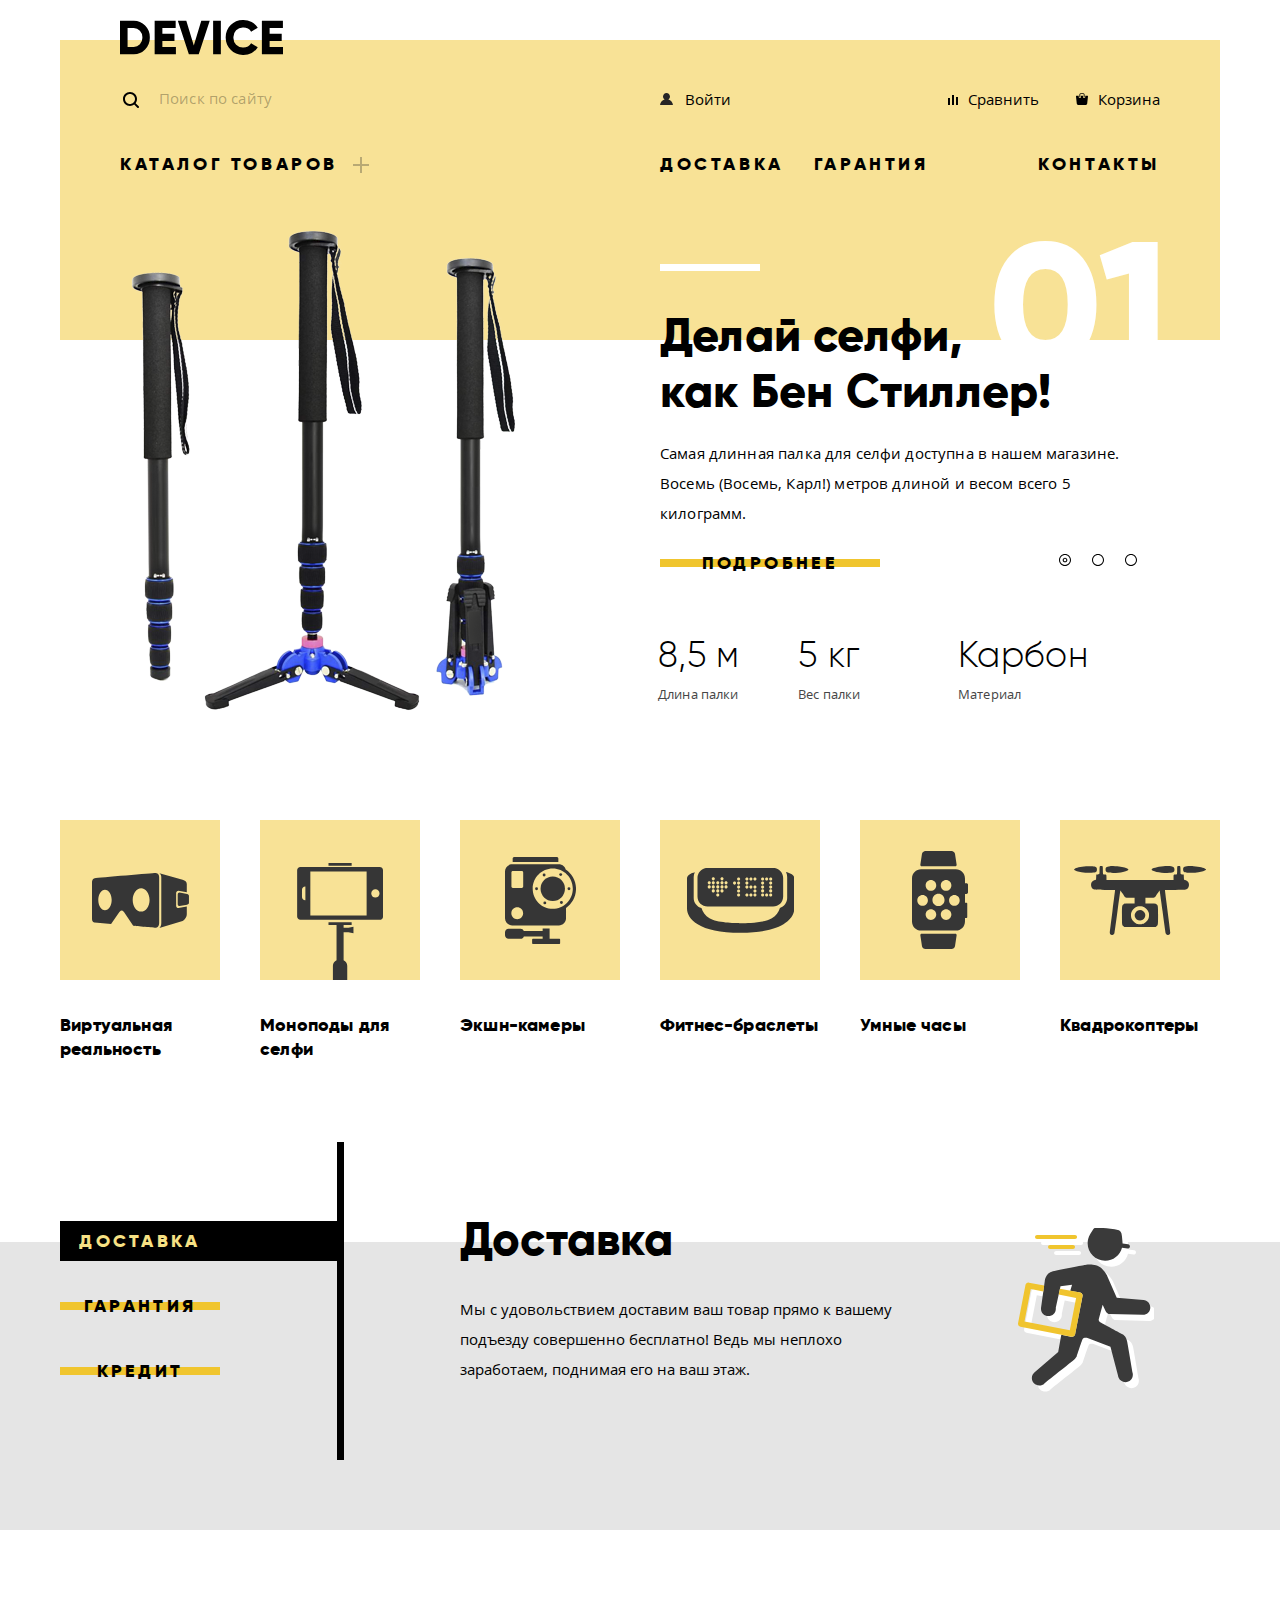
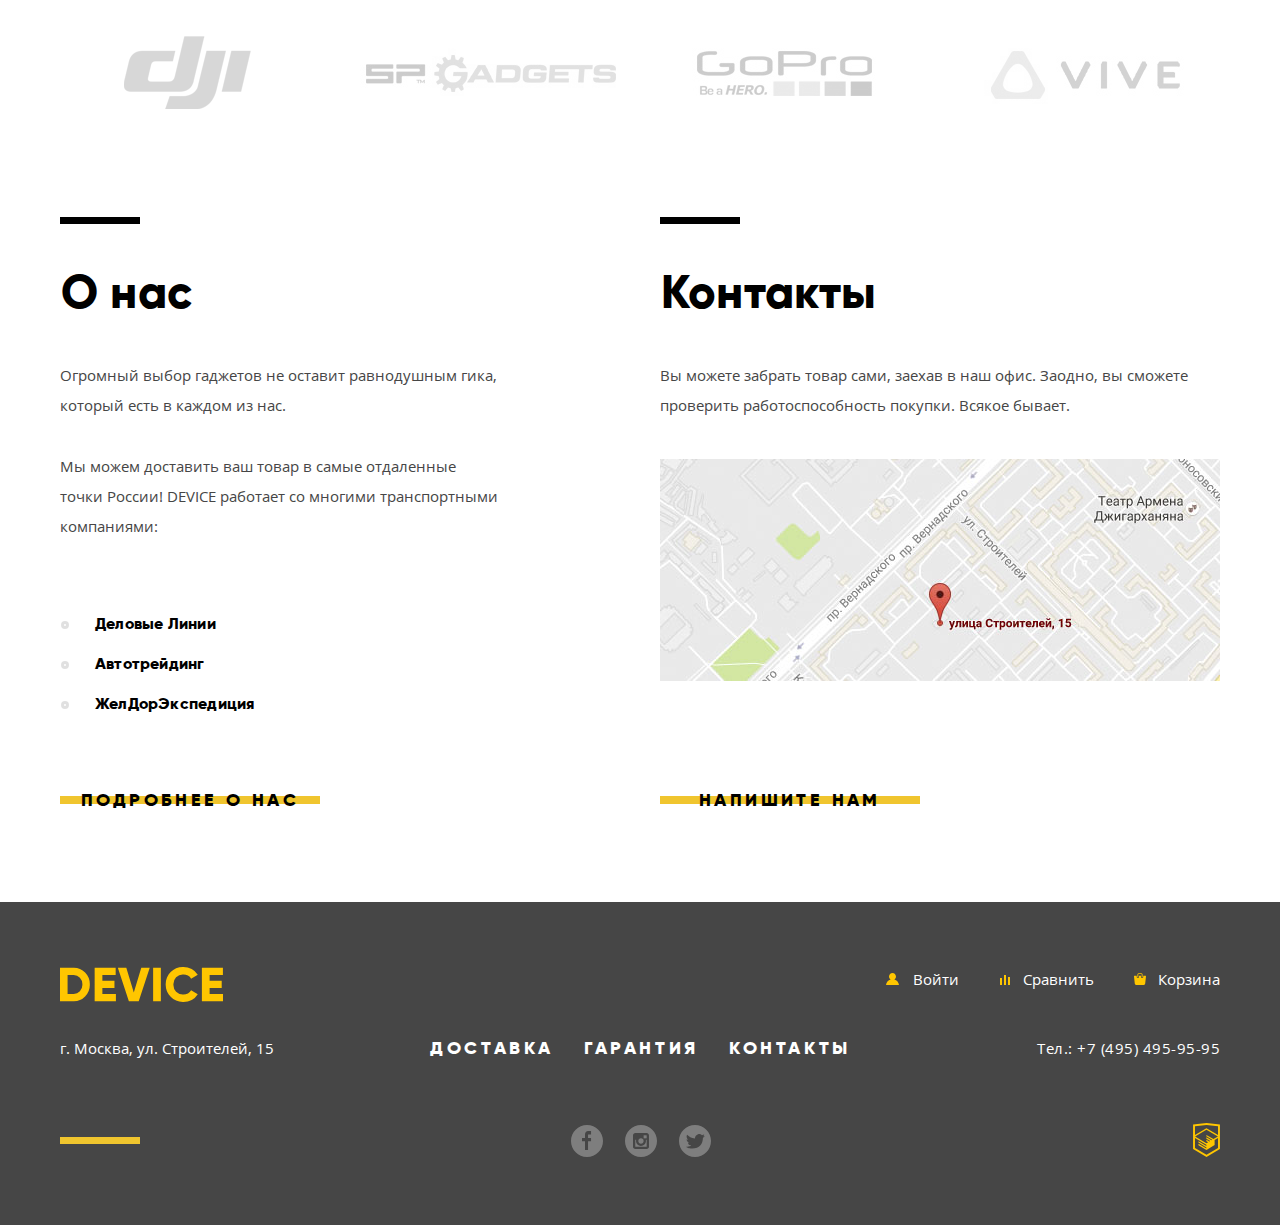
==== commit f260b754: "Сверстал страницу каталога, исправил недочёты по замечаниям." ====
--- a/index.html
+++ b/index.html
@@ -5,10 +5,8 @@
   <meta charset="utf-8">
   <meta name="description" content="Гаджеты по доступным ценам. Доставка по России. Гарантия возврата. Работаем без выходных.">
   <title>DEVICE интернет-магазин гаджетов</title>
-  <link href="https://fonts.googleapis.com/css?family=Open+Sans:300,400&amp;subset=cyrillic" rel="stylesheet">
   <link rel="stylesheet" href="css/normalize.css">
   <link rel="stylesheet" href="css/style.css">
-  <link rel="stylesheet" href="script">
 </head>
 
 <body>
@@ -17,26 +15,28 @@
   <!--  -->
   <header class="main-headline" id="header">
     <h1 class="visually-hidden">DEVICE интернет-магазин гаджетов</h1>
-    <a href="#"><img class="header-logo" src="img/logo.svg" alt="DEVICE интернет-магазин гаджетов" width="163" height="35"></a>
-    <div class="ct-user">
+    <img class="header-logo" src="img/logo.svg" alt="DEVICE интернет-магазин гаджетов" width="163" height="35">
+    <div class="box-user">
       <form class="search" method="get" action="https://echo.htmlacademy.ru">
         <input class="search-input" id="search-fld" type="search" name="search" placeholder="Поиск по сайту" required>
         <button class="search-btn " type="submit">Найти</button>
         <label class="search-lab" for="search-fld"><span class="visually-hidden">Поиск:</span></label>
       </form>
-      <div class="ct-user-inner">
+      <div class="box-user-inner">
         <a class="login" href="#">Войти</a>
-        <a class="compare" href="#">Сравнить</a>
-        <a class="cart" href="#">Корзина</a>
+        <div class="box-user-purchase">
+          <a class="compare" href="#">Сравнить</a>
+          <a class="cart" href="#">Корзина</a>
+        </div>
       </div>
     </div>
-    <div class="ct-nav">
+    <div class="box-nav">
       <nav class="main-nav">
         <h2 class="main-nav-header">Каталог товаров</h2>
-        <div class="main-nav-ct">
+        <div class="main-nav-box">
           <ul class="main-nav-list">
             <li class="main-nav-item"><a href="#">Виртуальная реальность</a></li>
-            <li class="main-nav-item"><a href="#">Моноподы для селфи</a></li>
+            <li class="main-nav-item"><a href="catalog.html">Моноподы для селфи</a></li>
             <li class="main-nav-item"><a href="#">Экшн-камеры</a></li>
             <li class="main-nav-item"><a href="#">Фитнес-браслеты</a></li>
             <li class="main-nav-item"><a href="#">Умные часы</a></li>
@@ -44,10 +44,10 @@
           </ul>
         </div>
       </nav>
-      <div class="ct-serv">
-        <a class="ct-serv-item" href="#serv">Доставка</a>
-        <a class="ct-serv-item" href="#serv">Гарантия</a>
-        <a class="ct-serv-item" href="#contacts">Контакты</a>
+      <div class="box-serv">
+        <a class="box-serv-deliver" href="#serv">Доставка</a>
+        <a class="box-serv-warranty" href="#serv">Гарантия</a>
+        <a class="box-serv-contacts" href="#contacts">Контакты</a>
       </div>
     </div>
   </header>
@@ -56,7 +56,7 @@
     <!-- ----------------------------------Слайдер------------------------------------->
     <!--  -->
     <section class="slider-hits">
-      <h2 class="visually-hidden">Популярные товары</h2>
+      <h2 class="visually-hidden">Промо-слайдер</h2>
       <input class="visually-hidden" type="radio" id="hit-item-1" name="slider-ctr" checked>
       <input class="visually-hidden" type="radio" id="hit-item-2" name="slider-ctr">
       <input class="visually-hidden" type="radio" id="hit-item-3" name="slider-ctr">
@@ -70,66 +70,66 @@
         <div class="hit-item-pic">
           <img src="img/slider-1.png" alt="Селфи палка выполнена в чёрном цвете с небольшими синими вставками. Шлёфка у основания рукояти." width="384" height="486">
         </div>
-        <section class="hit-item-desc">
+        <div class="hit-item-desc">
           <p class="slogan">Делай селфи,<br>как Бен Стиллер!<br></p>
           <p>Самая длинная палка для селфи доступна в нашем магазине. Восемь (Восемь, Карл!) метров длиной и весом всего 5 килограмм.</p>
-          <a class="hit-about-btn" href="#">Подробнее</a>
-          <table class="table-feature">
-            <caption class="visually-hidden">Характеристики</caption>
-            <tr>
-              <td>8,5 м</td>
-              <td>5 кг</td>
-              <td>Карбон</td>
-            </tr>
-            <tr>
-              <th>Длина палки</th>
-              <th>Вес палки</th>
-              <th>Материал</th>
-            </tr>
-          </table>
-        </section>
+          <a class="hit-about-btn" href="catalog.html">Подробнее</a>
+          <span class="visually-hidden">Характеристики</span>
+          <dl class="list-feature">
+            <div class="feature-box">
+              <dt>Длина палки</dt>
+              <dd>8,5 м</dd>
+            </div>
+            <div class="feature-box">
+              <dt>Вес палки</dt>
+              <dd>5 кг</dd>
+            </div>
+            <div class="feature-box">
+              <dt>Материал</dt>
+              <dd>Карбон</dd>
+            </div>
+          </dl>
+        </div>
       </section>
       <section class="hit-item-box hit-item-box-2">
         <h3 class="visually-hidden ">Фитнес браслет</h3>
         <div class="hit-item-pic">
           <img src="img/slider-2.png" alt="Чёрный фитнес браслет с миниатюрным монохромным дисплеем по ширине ремешка. Ремешок силиконовый, чёрного цвета со ребристой поверхностью." width="345" height="485">
         </div>
-        <section class="hit-item-desc">
+        <div class="hit-item-desc">
           <p class="slogan">Худеем<br>правильно!</p>
           <p>Мотивирующие фитнес-браслеты помогут найти в себе силы не пропускать занятия и соблюдать диету.</p>
           <a class="hit-about-btn" href="#">Подробнее</a>
-          <table class="table-feature">
-            <caption class="visually-hidden">Характеристики</caption>
-            <tr>
-              <td>48 часов</td>
-            </tr>
-            <tr>
-              <th>Без подзарядки</th>
-            </tr>
-          </table>
-        </section>
+          <span class="visually-hidden">Характеристики</span>
+          <dl class="list-feature">
+            <div class="feature-box">
+              <dt>Без подзарядки</dt>
+              <dd>48 часов</dd>
+            </div>
+          </dl>
+        </div>
       </section>
       <section class="hit-item-box hit-item-box-3">
         <h3 class="visually-hidden ">Квадрокоптер с лазером</h3>
         <div class="hit-item-pic">
           <img src="img/slider-3.png" alt="Корпус узкий, вытянутый вверх и удлиненный. Каркас сделан из углеводородного волокна, а к корпусу он крепиться с помощью двух планок. Две планки, размещенные перпендикулярно корпусу, держат пропеллеры, отчего внешний вид квадрокоптера отдаленно напоминает букву «Н». Во время полета опоры квадрокоптера могут подниматься вверх и не загораживать линию огня для лазера." width="526" height="334">
         </div>
-        <section class="hit-item-desc">
+        <div class="hit-item-desc">
           <p class="slogan">Порхает как бабочка, жалит как пчела!</p>
           <p>Этот обычный, на первый взгляд, квадрокоптер оснащен мощным лазером, замаскированным под стандартную камеру.</p>
           <a class="hit-about-btn" href="#">Подробнее</a>
-          <table class="table-feature">
-            <caption class="visually-hidden">Характеристики</caption>
-            <tr>
-              <td>800 м</td>
-              <td>50м</td>
-            </tr>
-            <tr>
-              <th>Дальность полета</th>
-              <th>Радиус&#160;поражения</th>
-            </tr>
-          </table>
-        </section>
+          <span class="visually-hidden">Характеристики</span>
+          <dl class="list-feature">
+            <div class="feature-box">
+              <dt>Дальность полета</dt>
+              <dd>800 м</dd>
+            </div>
+            <div class="feature-box">
+              <dt>Радиус&#160;поражения</dt>
+              <dd>50м</dd>
+            </div>
+          </dl>
+        </div>
       </section>
     </section>
     <!--  -->
@@ -138,12 +138,12 @@
     <section class="product-nav">
       <h2 class="visually-hidden">Популярные товары</h2>
       <ul class="pop-goods-list">
-        <li class="pop-goods-item"><a href="#">Виртуальная реальность</a></li>
-        <li class="pop-goods-item"><a href="#">Моноподы для селфи</a></li>
-        <li class="pop-goods-item"><a href="#">Экшн-камеры</a></li>
-        <li class="pop-goods-item"><a href="#">Фитнес-браслеты</a></li>
-        <li class="pop-goods-item"><a href="#">Умные часы</a></li>
-        <li class="pop-goods-item"><a href="#">Квадрокоптеры</a></li>
+        <li class="pop-goods-item pop-item-1"><a href="#">Виртуальная реальность</a></li>
+        <li class="pop-goods-item pop-item-2"><a href="catalog.html">Моноподы для селфи</a></li>
+        <li class="pop-goods-item pop-item-3"><a href="#">Экшн-камеры</a></li>
+        <li class="pop-goods-item pop-item-4"><a href="#">Фитнес-браслеты</a></li>
+        <li class="pop-goods-item pop-item-5"><a href="#">Умные часы</a></li>
+        <li class="pop-goods-item pop-item-6"><a href="#">Квадрокоптеры</a></li>
       </ul>
     </section>
     <!--  -->
@@ -151,7 +151,7 @@
     <!--  -->
     <section class="services" id="serv">
       <h2 class="visually-hidden">Сервис</h2>
-      <div class="сt-services">
+      <div class="box-services">
         <input class="visually-hidden" type="radio" name="serv-ctr" id="serv-ctr-1" checked>
         <input class="visually-hidden" type="radio" name="serv-ctr" id="serv-ctr-2">
         <input class="visually-hidden" type="radio" name="serv-ctr" id="serv-ctr-3">
@@ -182,16 +182,28 @@
     <section class="pop-brands">
       <h2 class="visually-hidden">Популярные бренды</h2>
       <ul class="pop-brands-list">
-        <li><a class="pop-brand-item-1" href="#"><img src="img/logo-brand1-gray.png" alt="DJI" class="pop-brands-logo" width="260" height="100"></a></li>
-        <li><a class="pop-brand-item-2" href="#"><img src="img/logo-brand2-gray.png" alt="SP Gadgets" class="pop-brands-logo" width="260" height="100"></a></li>
-        <li><a class="pop-brand-item-3" href="#"><img src="img/logo-brand3-gray.png" alt="GoPro" class="pop-brands-logo" width="260" height="100"></a></li>
-        <li><a class="pop-brand-item-4" href="#"><img src="img/logo-brand4-gray.png" alt="VIVE " class="pop-brands-logo" width="260" height="100"></a></li>
+        <li>
+          <span class="visually-hidden">DJI</span>
+          <a class="pop-brand-item-1" href="#"><img src="img/logo-brand1-gray.png" alt="DJI" class="pop-brands-logo" width="260" height="100"></a>
+        </li>
+        <li>
+          <span class="visually-hidden">SP Gadgets</span>
+          <a class="pop-brand-item-2" href="#"><img src="img/logo-brand2-gray.png" alt="SP Gadgets" class="pop-brands-logo" width="260" height="100"></a>
+        </li>
+        <li>
+          <span class="visually-hidden">GoPro</span>
+          <a class="pop-brand-item-3" href="#"><img src="img/logo-brand3-gray.png" alt="GoPro" class="pop-brands-logo" width="260" height="100"></a>
+        </li>
+        <li>
+          <span class="visually-hidden">VIVE</span>
+          <a class="pop-brand-item-4" href="#"><img src="img/logo-brand4-gray.png" alt="VIVE " class="pop-brands-logo" width="260" height="100"></a>
+        </li>
       </ul>
     </section>
     <!--  -->
     <!-- ------------------------------------Контакты------------------------------------->
     <!--  -->
-    <div class="ct-contacts">
+    <div class="box-contacts">
       <section class="benefits">
         <h2 class="benefits-header">О нас</h2>
         <p>Огромный выбор гаджетов не оставит равнодушным гика, который&#160;есть&#160;в каждом из нас.</p>
@@ -215,14 +227,14 @@
   <!-- ------------------------------------Подвал------------------------------------->
   <!--  -->
   <footer>
-    <div class="ct-ftr">
-      <div class="ct-ftr-1">
+    <div class="box-ftr">
+      <div class="box-ftr-1">
         <a class="footer-logo" href="#header"><img src="img/logo-ftr.svg" alt="DEVICE интернет-магазин гаджетов" width="163" height="35"></a>
         <a class="login-ftr" href="#">Войти</a>
         <a class="compare-ftr" href="#">Сравнить</a>
         <a class="cart-ftr" href="#">Корзина</a>
       </div>
-      <div class="ct-ftr-2">
+      <div class="box-ftr-2">
         <address class="adr">г. Москва, ул. Строителей, 15</address>
         <a class="phone" href="tel:+74954959595">Тел.: +7 (495) 495-95-95</a>
         <ul class="services-list">
@@ -231,20 +243,32 @@
           <li><a class="services-list-item" href="#contacts">Контакты</a></li>
         </ul>
       </div>
-      <div class="ct-ftr-3">
+      <div class="box-ftr-3">
         <h2 class="visually-hidden">Социальные сети</h2>
         <ul class="social">
-          <li><a class="social-link-1" href="https://vk.com/"><span class="visually-hidden">Вконтакте</span></a></li>
-          <li><a class="social-link-2" href="https://ru-ru.facebook.com/"><span class="visually-hidden">Фейсбук</span></a></li>
-          <li><a class="social-link-3" href="https://www.instagram.com/"><span class="visually-hidden">Инстаграм</span></a></li>
+          <li>
+            <a class="social-link-1" href="https://vk.com/">
+              <span class="visually-hidden">Вконтакте</span>
+            </a>
+          </li>
+          <li>
+            <a class="social-link-2" href="https://ru-ru.facebook.com/">
+              <span class="visually-hidden">Фейсбук</span>
+            </a>
+          </li>
+          <li>
+            <a class="social-link-3" href="https://www.instagram.com/">
+              <span class="visually-hidden">Инстаграм</span>
+            </a>
+          </li>
         </ul>
         <a class="copy" href="https://htmlacademy.ru/"><img class="web-dev-logo" src="img/logo-html.svg" alt="Разработано: HTML Academy" width="27" height="34"></a>
       </div>
     </div>
   </footer>
-    <!--  -->
+  <!--  -->
   <!-- -------------------------------Модальные окна--------------------------------->
-    <!--  -->
+  <!--  -->
   <section class="modal modal-fb">
     <h2 class="visually-hidden">Форма обратной связи</h2>
     <form action="https://echo.htmlacademy.ru" class="fb-form" method="post">
@@ -267,10 +291,10 @@
   <section class="modal modal-map">
     <h2 class="visually-hidden">Интерактивная карта</h2>
     <span class="visually-hidden">г. Москва, ул. Строителей, 15. Рядом Театр Вернадского, гимназия №1514</span>
-    <iframe src="https://yandex.ru/map-widget/v1/-/CCQpFR~6" width="960" height="560" frameborder="1" allowfullscreen="true"></iframe>
+    <iframe class="modal-map-frame" src="https://yandex.ru/map-widget/v1/-/CCQpFR~6" width="960" height="560" allowfullscreen></iframe>
     <button class="modal-close" type="button"><span class="visually-hidden">Закрыть</span></button>
   </section>
   <script src="js/script.js"></script>
 </body>
 
-</html>+</html>
--- a/css/style.css
+++ b/css/style.css
@@ -39,26 +39,50 @@
   font-weight: normal;
   font-style: normal;
 }
+
+@font-face {
+  font-family: "Open Sans";
+  src: url(../fonts/opensans.woff2) format("woff2");
+  font-variant: normal;
+  font-stretch: normal;
+  font-weight: normal;
+  font-style: normal;
+}
+
+@font-face {
+  font-family: "Open Sans Light";
+  src: url(../fonts/opensanslight.woff2) format("woff2");
+  font-variant: normal;
+  font-stretch: normal;
+  font-weight: normal;
+  font-style: normal;
+}
+
 @keyframes bounce {
   0% {
     transform: translateY(-2000px);
   }
+
   70% {
     transform: translateY(30px);
   }
+
   90% {
     transform: translateY(-10px);
   }
+
   100% {
     transform: translateY(0);
   }
 }
 
 @keyframes shake {
+
   0%,
   100% {
     transform: translateX(0);
   }
+
   10%,
   30%,
   50%,
@@ -66,6 +90,7 @@
   90% {
     transform: translateX(-10px);
   }
+
   20%,
   40%,
   60%,
@@ -73,6 +98,7 @@
     transform: translateX(10px);
   }
 }
+
 .visually-hidden {
   position: absolute;
   overflow: hidden;
@@ -83,6 +109,13 @@
   padding: 0;
   border: 0;
 }
+
+.container {
+  width: 1200px;
+  margin: 0 auto;
+  box-sizing: border-box;
+}
+
 body {
   margin: 0px;
   padding: 0px;
@@ -104,10 +137,19 @@
   opacity: 0.6;
 }
 
-a:active, button:active {
+a:active,
+button:active {
   opacity: 0.3;
 }
+
 /*===================================================Базовые стили шрифтов====================*/
+
+.pagination-list,
+.breadcrumbs ul,
+.sorting-type,
+.sorting-order,
+.color-chbox ul,
+.option-radio ul,
 .main-nav-list,
 .pop-goods-list,
 .pop-brands ul,
@@ -116,7 +158,7 @@
 .social ul,
 .services-menu,
 .services-list,
-.social{
+.social {
   list-style: inside none;
   padding: 0px;
   margin: 0px;
@@ -130,8 +172,9 @@
   letter-spacing: 0.15px;
 }
 
+.catalog-title,
 .main-nav-header,
-.ct-serv,
+.box-serv,
 .services-nav,
 .services-list,
 .contacts,
@@ -143,9 +186,17 @@
 .hit-about-btn,
 .about-btn,
 .contacts-btn,
+.btn-to-cart,
 .fb-submit,
+.item-form-btn,
+.item-name,
 .services-menu,
-.services-title {
+.services-title,
+.sorting-title,
+.item-filter h2,
+.item-form legend,
+.pagination-btn,
+.pagination-item {
   font-family: "Gilroy ExtraBold", Arial, sans-serif;
   font-size: 18px;
   font-weight: 400;
@@ -153,7 +204,8 @@
   letter-spacing: 3.6px;
 }
 
-.pop-goods-list {
+.pop-goods-list,
+.item-form legend {
   letter-spacing: 0.18px;
   text-transform: initial;
 }
@@ -162,6 +214,8 @@
   letter-spacing: 2.15px;
   line-height: 24px;
 }
+
+.catalog-title,
 .slogan,
 .benefits-header,
 .contacts-header,
@@ -180,7 +234,7 @@
 
 .benefits p,
 .contacts-sect p,
-.services-desc p{
+.services-desc p {
   line-height: 30px;
   margin: 0px;
 }
@@ -188,7 +242,9 @@
 .hit-about-btn,
 .about-btn,
 .contacts-btn,
-.fb-submit{
+.fb-submit,
+.btn-to-cart,
+.item-form-btn {
   font-size: 18px;
   line-height: 24px;
   text-transform: uppercase;
@@ -200,29 +256,39 @@
 .slider-hits,
 .product-nav,
 .pop-brands,
-.сt-services,
-.ct-contacts,
-.ct-ftr {
+.box-services,
+.box-contacts,
+.box-ftr {
   box-sizing: border-box;
   margin: auto;
   position: relative;
-/*===================================================Тповые кнопки и ссылки==================*/
-}
+  /*===================================================Тповые кнопки и ссылки==================*/
+}
+
 .hit-about-btn:hover,
 .hit-about-btn:focus,
 .hit-about-btn:active,
-.ct-contacts a:hover,
-.ct-contacts a:focus,
-.ct-contacts a:active,
+.box-contacts a:hover,
+.box-contacts a:focus,
+.box-contacts a:active,
 .fb-submit:hover,
 .fb-submit:focus,
-.fb-submit:active{
+.fb-submit:active,
+.btn-to-cart:hover,
+.btn-to-cart:focus,
+.btn-to-cart:active,
+.item-form-btn:hover,
+.item-form-btn:focus,
+.item-form-btn:active {
   opacity: 1;
 }
+
 .hit-about-btn,
 .about-btn,
 .contacts-btn,
-.fb-submit{
+.fb-submit,
+.btn-to-cart,
+.item-form-btn {
   position: relative;
   text-align: center;
   letter-spacing: 3.4px;
@@ -235,7 +301,9 @@
 .hit-about-btn::before,
 .about-btn::before,
 .contacts-btn::before,
-.fb-submit::before{
+.fb-submit::before,
+.btn-to-cart::before,
+.item-form-btn::before {
   content: "";
   position: absolute;
   top: 50%;
@@ -247,22 +315,29 @@
   background-color: #f0c52e;
   transition: all 0.1s linear;
 }
+
 .hit-about-btn:hover::before,
 .about-btn:hover::before,
 .contacts-btn:hover::before,
-.fb-submit:hover::before{
+.fb-submit:hover::before,
+.btn-to-cart:hover::before,
+.item-form-btn:hover::before {
   top: 0px;
   height: 40px;
   margin: 0;
   transition: all 0.3s linear;
 }
+
 .hit-about-btn:active,
 .about-btn:active,
 .contacts-btn:active,
-.fb-submit:active {
+.fb-submit:active,
+.btn-to-cart:active,
+.item-form-btn:active {
   color: rgba(0, 0, 0, 0.3);
   transition: all 0.1s linear;
 }
+
 /*===================================================Шапка=========================*/
 .main-nav-header,
 .main-nav-list,
@@ -270,6 +345,7 @@
 .contacts {
   margin: 0px;
 }
+
 .main-headline {
   width: 1160px;
   display: flex;
@@ -281,13 +357,20 @@
   padding: 42px 60px 125px;
   background-color: #f8e296;
 }
+
+.catalog-headline {
+  min-height: 186px;
+  padding-bottom: 0px;
+}
+
 .header-logo {
   position: absolute;
   top: -20px;
   left: 60px;
 }
+
 /*----------------------------------1-line------------*/
-.ct-user {
+.box-user {
   display: flex;
   width: 1040px;
   flex-direction: row;
@@ -295,83 +378,137 @@
   align-items: center;
   margin-bottom: 38px;
 }
-.ct-user-inner {
-  display: flex;
+
+.box-user-inner {
+  display: flex;
+  flex-direction: row;
+  flex-wrap: wrap;
+  justify-content: space-between;
+  position: relative;
   width: 500px;
+  margin-top: 2px;
+}
+
+.box-user-purchase {
+  display: flex;
+  width: 212px;
   flex-direction: row;
   justify-content: space-between;
-  margin-top:2px ;
-}
-.ct-user .login{
-  margin-left: 25px;
-  position: relative;
-}
-.ct-user .compare{
-  position: relative;
-  margin-left: 175px;
-}
-.ct-user .cart{
-  position: relative;
-}
-.ct-user-inner .login::before{
- content: url(../img/user.svg);
-  position: absolute;
-  left: -25px;
-}
-.ct-user-inner .compare::before{
- content: url(../img/compare.svg);
-  position: absolute;
-  left: -20px;
-}
-.ct-user-inner .cart::before{
- content: url(../img/cart.svg);
-  position: absolute;
-  left: -23px;
-}
+  align-items: center;
+}
+
+.box-user .login {
+  padding-left: 25px;
+  position: relative;
+}
+
+.box-user .log-out {
+  color: rgba(0, 0, 0, 0.3);
+  margin-right: 40px;
+}
+
+.box-user .compare {
+  position: relative;
+  padding-left: 20px;
+}
+
+.box-user .cart {
+  position: relative;
+  padding-left: 22px;
+  margin-left: auto;
+}
+
+.box-user-inner .login::before {
+  content: url(../img/user.svg);
+  position: absolute;
+  left: 0px;
+}
+
+.box-user-inner .compare::before {
+  content: url(../img/compare.svg);
+  position: absolute;
+  left: 0px;
+}
+
+.box-user-inner .cart::before {
+  content: url(../img/cart.svg);
+  position: absolute;
+  left: 0px;
+}
+
+.log-out:hover,
+.log-out:focus {
+  opacity: 1;
+  color: rgba(0, 0, 0, 1);
+}
+
+.log-out:active {
+  opacity: 1;
+  color: rgba(0, 0, 0, 0.1);
+}
+
 /*---------------------Форма поиска ----------------*/
-.search{
-  position: relative;
-  margin-left: 33px;
-  margin-right: 140px;
-}
+.search {
+  position: relative;
+  margin-left: 37px;
+  align-self: flex-start;
+}
+
 .search-input {
   display: inline-block;
   position: relative;
   width: 300px;
   background-color: transparent;
   cursor: pointer;
-}
-.search-input:required{
+  z-index: 1;
+}
+
+.search-input:required {
   box-shadow: none;
   border: none;
 }
-.search-input:placeholder {
+
+.search-input::placeholder {
   color: rgba(0, 0, 0, 0.3);
 }
+
 .search-input:hover::placeholder {
   color: rgba(0, 0, 0, 0.6);
 }
+
 .search-input:focus::placeholder {
   font-size: 0;
 }
-.search-lab::before{
+
+.search-lab {
+  width: 356px;
+  height: 42px;
+  position: absolute;
+  top: 0px;
+  left: -34px;
+  cursor: pointer;
+}
+
+.search-lab::before {
   content: url(../img/search.svg);
   position: absolute;
-  top: 7px;
-  left: -30px;
+  top: 8px;
+  left: 0px;
   cursor: pointer;
 }
-.search-input:focus ~ .search-lab::after,
-.search-btn:active ~ .search-lab::after{
-  content: "";
-  position: absolute;
-  bottom: -10px;
-  left: -31px;
+
+.search-input:focus~.search-lab::after,
+.search-btn:active~.search-lab::after {
+  content: "";
+  position: absolute;
+  bottom: 0px;
+  left: 3px;
   display: block;
   width: 440px;
   height: 2px;
   background-color: #000000;
 }
+
 /*--------------Кнопка поиска----------------*/
 .search-btn {
   position: absolute;
@@ -389,74 +526,98 @@
   visibility: hidden;
   transition: all 0.1s linear;
 }
-.search-input:focus ~ .search-btn,
-.search-btn:focus{
+
+.search-input:focus~.search-btn,
+.search-btn:focus {
   max-height: 60px;
   padding: 14px 10px;
   visibility: visible;
   transition: all 0.2s linear;
 }
+
 .search-btn:hover {
   opacity: 1;
   color: #ffffff;
   background-color: #000;
   transition: all 0.2s linear;
 }
+
 .search-btn:active {
   color: rgba(255, 255, 255, 0.3);
 }
+
 /*-------------------------------------2-line-------------------*/
-.ct-nav {
+.box-nav {
   display: flex;
   width: 1040px;
   flex-direction: row;
   justify-content: space-between;
-  margin-bottom: 38px;
-}
-  .ct-serv {
-  display: flex;
-  width: 500px;
+  flex-wrap: wrap;
+}
+
+.box-serv,
+.main-nav {
+  display: flex;
   flex-direction: row;
   justify-content: space-between;
-}
-.ct-serv-item:nth-child(3){
-  position: relative;
-  left: 4px;
-  margin-left: 70px;
-}
+  flex-wrap: wrap;
+}
+
+.main-nav-header {
+  padding-right: 32px;
+  position: relative;
+}
+
+.box-serv {
+  justify-content: flex-start;
+  width: 500px;
+}
+
+.box-serv-deliver {
+  margin-right: 30px;
+}
+
+.box-serv-contacts {
+  margin-left: auto;
+}
+
 /*-------------------Крест-----------*/
-.main-nav-header::before{
-    content: "";
-    position: absolute;
-    width: 2px;
-    height: 16px;
-    right: -22px;
-    top: calc(50% - 8px);
-    background-color: #b8a974;
-  }
-.main-nav-header::after{
-    content: "";
-    position: absolute;
-    width: 2px;
-    height: 16px;
-    right: -22px;
-    top: calc(50% - 8px);
-    background-color: #b8a974;
-    transform: rotate(90deg);
-}
+.main-nav-header::before {
+  content: "";
+  position: absolute;
+  width: 2px;
+  height: 16px;
+  right: 8px;
+  top: 5px;
+  background-color: #b8a974;
+}
+
+.main-nav-header::after {
+  content: "";
+  position: absolute;
+  width: 2px;
+  height: 16px;
+  right: 8px;
+  top: 5px;
+  background-color: #b8a974;
+  transform: rotate(90deg);
+}
+
 /*--------------------------Католог товаров---------------*/
-.main-nav{
-  position: relative;
-}
-.main-nav-ct{
+.main-nav {
+  position: relative;
+}
+
+.main-nav-box {
   position: absolute;
   overflow: hidden;
   bottom: -163px;
   width: 1160px;
   height: 162px;
-    left: -60px;
+  left: -60px;
   z-index: 2;
 }
+
 .main-nav-list {
   position: absolute;
   display: flex;
@@ -474,49 +635,58 @@
   background-color: #f8e296;
   transition: all 0.2s linear;
 }
-.main-nav-item a{
+
+.main-nav-item a {
   display: block;
   min-width: 141px;
   padding: 6px 59px 6px 0px;
 }
-.main-nav-item:nth-child(5){
-padding-bottom: 10px;
-}
+
+.main-nav-item:nth-child(5) {
+  padding-bottom: 10px;
+}
+
 .main-nav-header:focus,
-.main-nav-header:hover{
+.main-nav-header:hover {
   cursor: pointer;
   opacity: 0.6;
 }
-.main-nav-header:active{
+
+.main-nav-header:active {
   cursor: pointer;
   opacity: 0.3;
 }
+
 .main-nav-header:active,
 .main-nav-list:hover,
 .main-nav-list:focus,
-.main-nav-header:focus + .main-nav-ct .main-nav-list,
-.main-nav-header:hover + .main-nav-ct .main-nav-list,
-.main-nav-header:active + .main-nav-ct .main-nav-list{
+.main-nav-header:focus+.main-nav-box .main-nav-list,
+.main-nav-header:hover+.main-nav-box .main-nav-list,
+.main-nav-header:active+.main-nav-box .main-nav-list {
   top: 0;
   transition: all 0.2s linear;
 }
+
 /*================================================Слайдер=========================*/
 
-.slider-hits{
+.slider-hits {
   top: -113px;
   width: 1160px;
   margin-bottom: -6px;
 }
+
 .hit-item-box {
   display: none;
   min-height: 486px;
 }
-#hit-item-1:checked ~ .hit-item-box-1,
-#hit-item-2:checked ~ .hit-item-box-2,
-#hit-item-3:checked ~ .hit-item-box-3{
-    display: flex;  
-    justify-content: space-between;
-}
+
+#hit-item-1:checked~.hit-item-box-1,
+#hit-item-2:checked~.hit-item-box-2,
+#hit-item-3:checked~.hit-item-box-3 {
+  display: flex;
+  justify-content: space-between;
+}
+
 .hit-item-pic {
   min-width: 526px;
   min-height: 486px;
@@ -525,7 +695,8 @@
   justify-content: center;
   align-items: center;
 }
-.hit-item-desc{
+
+.hit-item-desc {
   position: relative;
   display: flex;
   flex-direction: column;
@@ -534,6 +705,7 @@
   padding-right: 60px;
   z-index: 1;
 }
+
 .hit-item-desc::before {
   content: "";
   position: absolute;
@@ -542,6 +714,7 @@
   background-color: #fff;
   top: 37px;
 }
+
 .hit-item-box::after {
   content: "";
   font-family: "Gilroy ExtraBold", Arial, sans-serif;
@@ -553,22 +726,27 @@
   line-height: 179px;
   color: #fff;
 }
+
 .hit-item-box-1:after {
   content: "01";
 }
+
 .hit-item-box-2:after {
   content: "02";
 }
+
 .hit-item-box-3:after {
   content: "03";
 }
+
 .nav-slider {
   position: absolute;
   display: flex;
-  bottom:147px;
+  bottom: 147px;
   right: 62px;
   z-index: 2;
 }
+
 .nav-slider label {
   display: inline-block;
   width: 12px;
@@ -579,89 +757,118 @@
   background-size: contain;
   cursor: pointer;
 }
-#hit-item-1:checked ~ .nav-slider label:nth-child(1),
-#hit-item-2:checked ~ .nav-slider label:nth-child(2),
-#hit-item-3:checked ~ .nav-slider label:nth-child(3){
-   background-image: url("../img/slider-button-on.svg");
-}
-.slogan{
-text-transform: initial;
-line-height: 56px;
-margin: 80px 0px 4px;
-width: 530px;
-}
-.slogan+p{
+
+#hit-item-1:checked~.nav-slider label:nth-child(1),
+#hit-item-2:checked~.nav-slider label:nth-child(2),
+#hit-item-3:checked~.nav-slider label:nth-child(3) {
+  background-image: url("../img/slider-button-on.svg");
+}
+
+.slogan {
+  text-transform: initial;
+  line-height: 56px;
+  margin: 80px 0px 4px;
+  width: 530px;
+}
+
+.slogan+p {
   line-height: 30px;
   letter-spacing: 0.15px;
   margin-bottom: 175px;
   min-height: 95px;
 }
-.hit-about-btn{
+
+.hit-about-btn {
   position: absolute;
   bottom: 130px;
   min-width: 220px;
 }
-.table-feature {
-  position: absolute;
-  bottom: 6px;
-  left: -3px;
-  border-collapse: collapse
+
+.list-feature {
+  position: absolute;
+  display: flex;
+  justify-content: flex-start;
+  bottom: 9px;
+  left: -2px;
   max-width: 500px;
   border: 0;
-}
-td, th{
-  width: 135px;
+  margin: 0;
+}
+
+.feature-box {
+  display: flex;
+  flex-direction: column-reverse;
+}
+
+.feature-box,
+dd,
+dt {
   padding: 0;
-}
-td:nth-child(1), 
-th:nth-child(1){
-  width: 160px;
-}
-td{
-font-family: Gilroy, Arial, sans-serif;
-font-size: 36px;
-font-weight: 300;
-line-height: 48px;
-letter-spacing: 0.36px;
-padding-bottom: 5px;
-}
-th{
-font-size: 13px;
-line-height: 20px;
-letter-spacing: 0.13px;
-text-align: left;
-color: #464646;
-}
+  margin: 0;
+}
+
+.feature-box {
+  min-width: 140px;
+}
+
+.feature-box:nth-child(2) {
+  min-width: 160px;
+}
+
+dd {
+  font-family: Gilroy, Arial, sans-serif;
+  font-size: 36px;
+  font-weight: 300;
+  line-height: 48px;
+  letter-spacing: 0.36px;
+  padding-bottom: 5px;
+  text-align: left;
+}
+
+dt {
+  font-size: 13px;
+  line-height: 20px;
+  letter-spacing: 0.13px;
+  text-align: left;
+  color: #464646;
+}
+
 /*==============================================Популярные товары=======================*/
-.product-nav{
+.product-nav {
   width: 1160px;
 }
+
 .pop-goods-item a:hover,
 .pop-goods-item a:focus,
 .pop-goods-item a:active {
   opacity: 1;
 }
+
 .pop-goods-list {
   display: flex;
   flex-wrap: wrap;
   min-height: 238px;
   margin-bottom: 41px;
 }
+
 .pop-goods-item {
   width: 160px;
   min-height: 238px;
   margin-bottom: 40px;
   margin-right: 40px;
 }
+
 .pop-goods-item:nth-child(6n) {
   margin-right: 0;
   position: relative;
 }
+
 .pop-goods-item a {
   display: block;
   width: 160px;
   min-height: 241px;
 }
+
 .pop-goods-item a::before {
   content: "";
   display: block;
@@ -679,37 +886,37 @@
   transition: all 0.2s linear;
 }
 
-.pop-goods-item:nth-child(1) a::before {
+.pop-goods-item.pop-item-1 a::before {
   background-image: url(../img/popular-1.svg);
   background-position: 50% 50%;
   background-repeat: no-repeat;
 }
 
-.pop-goods-item:nth-child(2) a::before {
+.pop-goods-item.pop-item-2 a::before {
   background-image: url(../img/popular-2.svg);
   background-position: 50% 100%;
   background-repeat: no-repeat;
 }
 
-.pop-goods-item:nth-child(3) a::before {
+.pop-goods-item.pop-item-3 a::before {
   background-image: url(../img/popular-3.svg);
   background-position: 50% 50%;
   background-repeat: no-repeat;
 }
 
-.pop-goods-item:nth-child(4) a::before {
+.pop-goods-item.pop-item-4 a::before {
   background-image: url(../img/popular-4.svg);
   background-position: 50% 50%;
   background-repeat: no-repeat;
 }
 
-.pop-goods-item:nth-child(5) a::before {
+.pop-goods-item.pop-item-5 a::before {
   background-image: url(../img/popular-5.svg);
   background-position: 50% 50%;
   background-repeat: no-repeat;
 }
 
-.pop-goods-item:nth-child(6) a::before {
+.pop-goods-item.pop-item-6 a::before {
   background-image: url(../img/popular-6.svg);
   background-position: 50% 50%;
   background-repeat: no-repeat;
@@ -718,6 +925,7 @@
 .pop-goods-item a:active {
   opacity: 0.3;
 }
+
 /*===================================================Сервис=================*/
 .services {
   background-image: linear-gradient(#fff 100px, #e5e5e5 100px, #e5e5e5 100%);
@@ -725,7 +933,7 @@
   margin: 0px auto 94px;
 }
 
-.сt-services {
+.box-services {
   display: flex;
   min-height: 388px;
   position: relative;
@@ -740,6 +948,7 @@
   padding-top: 79px;
   padding-bottom: 113px;
 }
+
 .services-menu::before {
   content: "";
   position: absolute;
@@ -749,6 +958,7 @@
   right: 0px;
   top: 0px;
 }
+
 /*-----------------Кнопки-------------*/
 .services-menu label {
   display: block;
@@ -762,6 +972,7 @@
   z-index: 3;
   cursor: pointer;
 }
+
 .services-menu label::before {
   content: "";
   position: absolute;
@@ -774,17 +985,20 @@
   background-color: #f0c52e;
   transition: all 0.1s linear;
 }
+
 .services-menu label:hover::before {
   top: 0px;
   height: 40px;
   margin: 0;
   transition: all 0.3s linear;
 }
+
 #serv-ctr-1:checked~.services-menu label[for="serv-ctr-1"],
 #serv-ctr-2:checked~.services-menu label[for="serv-ctr-2"],
 #serv-ctr-3:checked~.services-menu label[for="serv-ctr-3"] {
   color: #f7e184;
 }
+
 #serv-ctr-1:checked~.services-menu label[for="serv-ctr-1"]::before,
 #serv-ctr-2:checked~.services-menu label[for="serv-ctr-2"]::before,
 #serv-ctr-3:checked~.services-menu label[for="serv-ctr-3"]::before {
@@ -794,6 +1008,7 @@
   background-color: #000000;
   transition: all 0.3s linear;
 }
+
 .services-menu label::after {
   content: "";
   position: absolute;
@@ -803,6 +1018,7 @@
   height: 40px;
   background-color: #000000;
 }
+
 #serv-ctr-1:checked~.services-menu label[for="serv-ctr-1"]::after,
 #serv-ctr-2:checked~.services-menu label[for="serv-ctr-2"]::after,
 #serv-ctr-3:checked~.services-menu label[for="serv-ctr-3"]::after {
@@ -810,6 +1026,7 @@
   width: 120px;
   transition: all 0.3s linear;
 }
+
 /*-----------------Описание услуг----------*/
 .services-desc {
   min-width: 760px;
@@ -823,34 +1040,39 @@
   display: none;
   overflow: visible;
 }
+
 .services-desc h3,
 .services-desc p {
   width: 460px;
 }
 
-.services-desc-1::before{
+.services-desc-1::before {
   content: url("../img/delivery.svg");
   position: absolute;
   left: 958px;
   top: 86px;
 }
-.services-desc-2::before{
+
+.services-desc-2::before {
   content: url("../img/warranty.svg");
   position: absolute;
   left: 943px;
   top: 60px;
 }
-.services-desc-3::before{
+
+.services-desc-3::before {
   content: url("../img/credit.svg");
   position: absolute;
   left: 935px;
   top: 61px;
 }
+
 #serv-ctr-1:checked~.services-desc .services-desc-1,
 #serv-ctr-2:checked~.services-desc .services-desc-2,
 #serv-ctr-3:checked~.services-desc .services-desc-3 {
   display: block;
 }
+
 .services-title {
   padding-top: 26px;
   text-transform: initial;
@@ -858,10 +1080,11 @@
 }
 
 /*===================================================Бренды==============*/
-.pop-brands{
-width: 1160px;
-margin: 0px auto 87px;
-}
+.pop-brands {
+  width: 1160px;
+  margin: 0px auto 87px;
+}
+
 .pop-brands-list a:hover,
 .pop-brands-list a:focus,
 .pop-brands-list a:active {
@@ -918,11 +1141,13 @@
   opacity: 0;
   transition: all 0.2s linear;
 }
+
 /*==========================================О нас, Контакты=================*/
-.ct-contacts p {
+.box-contacts p {
   color: #464646;
 }
-.ct-contacts {
+
+.box-contacts {
   display: flex;
   flex-flow: row;
   justify-content: space-between;
@@ -930,27 +1155,32 @@
   padding-bottom: 96px;
   margin: 0px auto 82px;
 }
+
 .contacts-sect,
 .benefits {
   display: flex;
   flex-direction: column;
   align-items: flex-start;
 }
+
 .benefits {
   width: 500px;
 }
+
 .contacts-sect {
   width: 560px;
 }
+
 .benefits::before,
-.contacts-sect::before{
-content: "";
-position: absolute;
-width: 80px;
-height: 7px;
-background-color: #000;
-}
-.ct-contacts h2 {
+.contacts-sect::before {
+  content: "";
+  position: absolute;
+  width: 80px;
+  height: 7px;
+  background-color: #000;
+}
+
+.box-contacts h2 {
   margin-top: 51px;
   margin-bottom: 44px;
   text-transform: initial;
@@ -968,11 +1198,13 @@
 .contacts-sect p {
   margin-bottom: 39px;
 }
+
 .delivery-item {
   position: relative;
   text-transform: initial;
   text-indent: 35px;
 }
+
 .delivery-item::before {
   content: "";
   position: absolute;
@@ -981,32 +1213,35 @@
   left: 1px;
   width: 8px;
   height: 8px;
-  margin: ;
   border: 3px solid;
   border-color: #000;
   border-radius: 50%;
   opacity: 0.12;
 }
-.about-btn{
-position: absolute;
-bottom: 0;
-}
-.contacts-btn-js{
-position: absolute;
-bottom: 0;
+
+.about-btn {
+  position: absolute;
+  bottom: 0;
+}
+
+.contacts-btn-js {
+  position: absolute;
+  bottom: 0;
 }
 
 /*===================================================Подвал=================*/
 
-footer{
+footer {
   min-height: 323px;
   background-color: #464646;
   color: #fff;
 }
-footer a{
-    color: #fff;
-  }
-.ct-ftr{
+
+footer a {
+  color: #fff;
+}
+
+.box-ftr {
   width: 1160px;
   position: relative;
   flex-direction: column;
@@ -1014,23 +1249,28 @@
   min-height: 323px;
   padding: 65px 0px 126px;
 }
-  /*-----------------------------1=line------------*/
-.login-ftr::before{
+
+/*-----------------------------1=line------------*/
+
+.login-ftr::before {
   content: url(../img/user-ftr.svg);
   position: absolute;
-  left: -28px;
-}
-.compare-ftr::before{
- content: url(../img/compare-ftr.svg);
-  position: absolute;
-  left: -22px;
-}
-.cart-ftr::before{
- content: url(../img/cart-ftr.svg);
-  position: absolute;
-  left: -25px;
-}
-.ct-ftr-1{
+  left: 0px;
+}
+
+.compare-ftr::before {
+  content: url(../img/compare-ftr.svg);
+  position: absolute;
+  left: 4px;
+}
+
+.cart-ftr::before {
+  content: url(../img/cart-ftr.svg);
+  position: absolute;
+  left: 3px;
+}
+
+.box-ftr-1 {
   position: relative;
   display: flex;
   justify-content: flex-end;
@@ -1039,197 +1279,265 @@
   margin-bottom: 27px;
   padding-left: 190px;
 }
-.footer-logo{
-position: absolute;
-left: 0;
-top: 0px;
-}
-.ct-ftr-1 a:nth-child(n+2){
+
+.footer-logo {
+  position: absolute;
+  left: 0;
+  top: 0px;
+}
+
+.cart-ftr,
+.compare-ftr,
+.login-ftr,
+.log-out-ftr {
   padding-bottom: 18px;
-  margin-left: 65px;
-  position: relative;
-}
-  /*-----------------------------2=line------------*/
-.ct-ftr-2{
+  padding-left: 27px;
+  margin-left: 37px;
+  position: relative;
+}
+
+.log-out-ftr {
+  padding-left: 0px;
+  margin-left: 25px;
+  color: rgba(255, 255, 255, 0.3);
+}
+
+.log-out-ftr:hover,
+.log-out-ftr:focus {
+  opacity: 1;
+  color: rgba(255, 255, 255, 1);
+}
+
+.log-out-ftr:active {
+  opacity: 1;
+  color: rgba(255, 255, 255, 0.1);
+}
+
+/*-----------------------------2=line------------*/
+.box-ftr-2 {
   position: relative;
   display: flex;
   justify-content: space-between;
-    flex-wrap: wrap;
-  margin-bottom: 38px;
-}
-.services-list{
-  display: flex;
-  position: relative;
+  flex-wrap: wrap;
+  margin-bottom: 34px;
+}
+
+.services-list {
+  display: flex;
+  position: relative;
+  justify-content: center;
+  flex-wrap: wrap;
+  align-items: center;
+  max-width: 600px;
+}
+
+.adr {
+  font-style: inherit;
+  width: 240px;
+}
+
+.phone {
+  order: 1;
+  margin-left: 39px;
+  letter-spacing: 0.5px;
+  width: 200px;
+  text-align: right;
+}
+
+.services-list-item {
+  margin: 0px 15px 0px;
+}
+
+/*-----------------------------3=line------------*/
+.box-ftr-3 {
+  position: absolute;
+  display: flex;
   justify-content: space-between;
   align-items: center;
-}
-.adr{
-  font-style: inherit;
-}
-.phone{
-  order: 1;
-  margin-left: 30px;
-  letter-spacing: 0.3px;
-}
-.services-list-item{
-  margin: 0px 15px 0px;
-
-}
-/*-----------------------------3=line------------*/
-.ct-ftr-3{
-  position: absolute;
-  display: flex;
-  justify-content: space-between;
-  align-items: center;
+  flex-wrap: wrap;
   width: 100%;
-  bottom: 60px;
-}
-.ct-ftr-3:before{
+  bottom: 67px;
+}
+
+.box-ftr-3:before {
   content: "";
   width: 80px;
   height: 7px;
   background-color: #f0c52e;
-  margin-bottom: 4px;
-}
-.social{
+  margin-bottom: 0px;
+}
+
+.social {
   display: flex;
   justify-content: space-between;
   align-items: center;
 }
-.social li{
-  padding: 0px 11px 0px;
-}
-.social-link-1::before{
- content: url(../img/facebook-icon.svg);
-}
-.social-link-2::before{
- content: url(../img/instagram-icon.svg);
-}
-.social-link-3::before{
- content: url(../img/twitter-icon.svg);
-}
-
-[class^="social-link"]{
+
+[class^="social-link"] {
+  display: block;
+  position: relative;
+  width: 32px;
+  height: 32px;
+  margin: 0px 11px 0px;
+}
+
+.social-link-1::before {
+  content: url(../img/facebook-icon.svg);
+}
+
+.social-link-2::before {
+  content: url(../img/instagram-icon.svg);
+}
+
+.social-link-3::before {
+  content: url(../img/twitter-icon.svg);
+}
+
+[class^="social-link"] {
   opacity: 0.3;
 }
-[class^="social-link"]::hover,
-[class^="social-link"]::hover{
+
+[class^="social-link"]:hover,
+[class^="social-link"]:hover {
   opacity: 0.6;
 }
-[class^="social-link"]:active{
+
+[class^="social-link"]:active {
   opacity: 0.1;
 }
+
 .copy {
   margin-left: 51px;
+  width: 27px;
+  height: 35px;
 }
 
 /*==================================Форма обратной связи===========*/
 .modal {
-     box-shadow: 0 10px 20px rgba(4, 6, 6, 0.2); 
-     background: #fff;
-     position: fixed;
-     top: 50%;
-     left: 50%;
-     z-index: 10;
-     display: none;
-} 
- .modal-map {
-    width: 960px;
-    height: 560px;
-    margin-left: -480px;
-    margin-top: -280px;
-} 
- .modal-fb {
-    width: 960px;
-    min-height: 553px;
-    margin-left: -480px;
-    margin-top: -277px;
-}
+  box-shadow: 0 10px 20px rgba(4, 6, 6, 0.2);
+  background: #fff;
+  position: fixed;
+  top: 50%;
+  left: 50%;
+  z-index: 10;
+  display: none;
+}
+
+.modal-map {
+  width: 960px;
+  height: 560px;
+  margin-left: -480px;
+  margin-top: -280px;
+}
+
+.modal-map-frame {
+  border: none;
+}
+
+.modal-fb {
+  width: 960px;
+  min-height: 553px;
+  margin-left: -480px;
+  margin-top: -277px;
+}
+
 .modal-show {
   display: block;
   animation: bounce 0.6s;
 }
+
 .modal-error {
   animation: shake 0.6s;
 }
-.fb-form{
-    box-sizing: border-box;
-    display: flex;
-    flex-direction: row;
-    flex-wrap: wrap;
-    justify-content: space-between;
-    align-items: flex-start;
-    padding: 100px;
-    padding-top: 93px;
-    padding-bottom: 150px;
-}
-[class^="fb-form-ct"]{
-    width: 360px;
-    min-height: 75px;
-    margin-bottom: 33px;
-}
-.fb-form-ct3{
-    width: 100%;
-    min-height: 181px;
-    margin-bottom: 0px;
-}
- .modal-close{
-    position: absolute;
-    width: 56px;
-    height: 56px;
-    top: 22px;
-    right: 22px;
-    opacity: 0.5;
-    background: url(../img/modal-close.svg);
-    background-repeat: no-repeat;
-    border: none;
-    cursor: pointer;
-} 
-
- .fb-form input {
-    background-color: #f2f2f2;
-    box-sizing: border-box;
-    width: 360px;
-    height: 50px;
-    border: none;
-    margin-top:7px;
-    padding-right: 10px;
-    text-indent: 20px;
-} 
- .fb-form textarea {
-    background-color: #f2f2f2;
-    box-sizing: border-box;
-    width: 100%;
-    height: 156px;
-    border: none;
-    margin-top:7px;
-    padding: 14px 18px;
-    resize: none;
-}
- .fb-form textarea:hover,
- .fb-form input:hover,
- .fb-form input:required:hover{
+
+.fb-form {
+  box-sizing: border-box;
+  display: flex;
+  flex-direction: row;
+  flex-wrap: wrap;
+  justify-content: space-between;
+  align-items: flex-start;
+  padding: 100px;
+  padding-top: 93px;
+  padding-bottom: 150px;
+}
+
+[class^="fb-form-ct"] {
+  width: 360px;
+  min-height: 75px;
+  margin-bottom: 33px;
+}
+
+.fb-form-ct3 {
+  width: 100%;
+  min-height: 181px;
+  margin-bottom: 0px;
+}
+
+.modal-close {
+  position: absolute;
+  width: 56px;
+  height: 56px;
+  top: 22px;
+  right: 22px;
+  opacity: 0.5;
+  background: url(../img/modal-close.svg);
+  background-repeat: no-repeat;
+  border: none;
+  cursor: pointer;
+}
+
+.fb-form input {
+  background-color: #f2f2f2;
+  box-sizing: border-box;
+  width: 360px;
+  height: 50px;
+  border: none;
+  margin-top: 7px;
+  padding-right: 10px;
+  text-indent: 20px;
+}
+
+.fb-form textarea {
+  background-color: #f2f2f2;
+  box-sizing: border-box;
+  width: 100%;
+  height: 156px;
+  border: none;
+  margin-top: 7px;
+  padding: 14px 18px;
+  resize: none;
+}
+
+.fb-form textarea:hover,
+.fb-form input:hover,
+.fb-form input:required:hover {
   background-color: rgba(230, 230, 230, 0.8);
 }
- .fb-form textarea:focus,
- .fb-form input:focus{
+
+.fb-form textarea:focus,
+.fb-form input:focus {
   background-color: #ffffff;
   border: 3px solid rgba(240, 197, 46, 0.5);
   outline: none;
 }
- .fb-form input:invalid{
+
+.fb-form input:invalid {
   background-color: rgba(237, 181, 181, 1.0);
   box-shadow: none
 }
-.fb-form textarea::placeholder, 
-.fb-form input::placeholder{
+
+.fb-form textarea::placeholder,
+.fb-form input::placeholder {
   color: rgba(70, 70, 70, 0.4);
 }
- .fb-form label{
-    font-family: "Gilroy ExtraBold", Arial, sans-serif;
-    font-size: 18px;
-}
- .fb-submit {
+
+.fb-form label {
+  font-family: "Gilroy ExtraBold", Arial, sans-serif;
+  font-size: 18px;
+}
+
+.fb-submit {
   background-color: transparent;
   border: none;
   position: absolute;
@@ -1238,4 +1546,672 @@
   min-height: 40px;
   left: 100px;
   bottom: 78px;
+}
+
+/*==================================Каталог==================*/
+
+.container-main {
+  display: flex;
+  justify-content: space-between;
+}
+
+/*-------------------хлебные крошки-------------*/
+.catalog-title {
+  text-transform: initial;
+  padding: 0px 60px 0px;
+  margin: 37px 20px 24px;
+  box-sizing: border-box;
+}
+
+.breadcrumbs {
+  box-sizing: border-box;
+  padding: 0px 55px 0px;
+  margin: 0px 20px 47px;
+}
+
+.breadcrumbs ul {
+  display: flex;
+  flex-wrap: wrap;
+}
+
+.breadcrumbs-item {
+  font-size: 14px;
+  position: relative;
+  padding-right: 39px;
+  cursor: pointer;
+  color: rgba(0, 0, 0, 0.3);
+}
+
+.breadcrumbs-item a {
+  opacity: 1;
+  color: rgba(0, 0, 0, 0.3);
+}
+
+.breadcrumbs-item a:hover,
+.breadcrumbs-item a:focus {
+  opacity: 1;
+  color: rgba(0, 0, 0, 0.6);
+}
+
+.breadcrumbs-item a:active {
+  opacity: 1;
+  color: rgba(0, 0, 0, 0.1);
+}
+
+.breadcrumbs-item:hover,
+.breadcrumbs-item:focus {
+
+  color: rgba(0, 0, 0, 0.6);
+}
+
+.breadcrumbs-item:active {
+
+  color: rgba(0, 0, 0, 0.1);
+}
+
+.breadcrumbs-item::before {
+  content: "";
+  position: absolute;
+  top: 10px;
+  right: 18px;
+  width: 5px;
+  height: 5px;
+  border-top: 1px solid #000000;
+  border-right: 1px solid #000000;
+  transform: rotate(45deg);
+}
+
+.breadcrumbs-item:last-child {
+  padding-right: 0px;
+}
+
+.breadcrumbs-item:last-child::before {
+  content: "";
+  width: 0px;
+  height: 0px;
+}
+
+/*------------------------Список товаров----------------*/
+.items-list {
+  display: flex;
+  flex-wrap: wrap;
+  padding: 0px;
+  margin: 15px 0px 10px;
+
+}
+
+.item {
+  display: flex;
+  flex-direction: column;
+  position: relative;
+  margin: 20px;
+  margin-bottom: 26px;
+  width: 360px;
+}
+
+.item-hover {
+  display: none;
+  z-index: 2;
+}
+
+.item-image {
+  padding-bottom: 32px;
+}
+
+.item-info {
+  display: flex;
+  justify-content: space-between;
+}
+
+.item-name {
+  text-transform: initial;
+  letter-spacing: 0.18px;
+  margin: 0;
+  margin-right: 20px;
+}
+
+.item-price {
+  font-family: Gilroy;
+  font-size: 16px;
+  font-weight: 300;
+  line-height: 24px;
+  letter-spacing: 0.16px;
+  color: #464646;
+}
+
+.item-new {
+  position: absolute;
+  top: 29px;
+  right: 27px;
+  box-sizing: border-box;
+  width: 60px;
+  height: 60px;
+  border: 2px solid #000000;
+  border-radius: 50%;
+  font-weight: 800;
+  font-size: 14px;
+  line-height: 60px;
+  font-family: "Gilroy", "Arial", sans-serif;
+  text-align: center;
+  color: #000000;
+  text-transform: uppercase;
+  letter-spacing: 0.05em;
+  opacity: 0.2;
+}
+
+.item-hover {
+  position: absolute;
+  display: none;
+  flex-direction: column;
+  align-items: center;
+  top: 0;
+  left: 0;
+  width: 360px;
+  height: 380px;
+  background-color: rgba(238, 238, 238, 0.7);
+}
+
+.btn-to-cart {
+  margin-top: 50%;
+  min-width: 200px;
+  margin-bottom: 33px;
+}
+
+.item:hover .item-hover {
+  display: flex;
+}
+
+.btn-to-compare {
+  opacity: 0.5;
+}
+
+.btn-to-compare:hover {
+  opacity: 1;
+}
+
+.btn-to-compare:active {
+  opacity: 0.2;
+}
+
+/*--------------------------Сортировка-------------*/
+.container-goods {
+  display: flex;
+  flex-wrap: wrap;
+  width: 800px;
+  padding-bottom: 50px;
+}
+
+.sorting {
+  position: relative;
+  display: flex;
+  flex-wrap: wrap;
+  align-items: center;
+  width: 800px;
+  min-height: 70px;
+  margin-bottom: 33px;
+  background-color: #ebebeb;
+}
+
+.sorting-type,
+.sorting-order {
+  display: flex;
+}
+
+.sorting::before {
+  content: "";
+  position: absolute;
+  top: 0px;
+  left: 0px;
+  width: 100vw;
+  height: 100%;
+  background-color: rgba(0, 0, 0, 0.08);
+  z-index: -1;
+}
+
+.sorting::after {
+  content: "";
+  position: absolute;
+  top: 0px;
+  right: 0px;
+  width: 100vw;
+  height: 100%;
+  background-color: rgba(0, 0, 0, 0.08);
+  z-index: -1;
+}
+
+.sorting-type,
+.sorting-order {
+  display: flex;
+  flex-wrap: wrap;
+}
+
+.sorting h2 {
+  font-size: 16px;
+  padding-left: 20px;
+  padding-right: 53px;
+}
+
+.sorting-order {
+  margin-left: auto;
+  margin-right: 20px;
+}
+
+.type-item {
+  margin-right: 28px;
+  padding-bottom: 4px;
+  font-size: 14px;
+  line-height: 18px;
+  font-weight: 400;
+}
+
+.type-item a {
+  opacity: 0.3;
+}
+
+.type-item-active a {
+  opacity: 1;
+}
+
+.type-item a:hover,
+.type-item a:focus {
+  opacity: 0.6;
+}
+
+.type-item a:active {
+  opacity: 1;
+}
+
+.order-up,
+.order-down {
+  position: relative;
+  display: flex;
+  width: 11px;
+  height: 10px;
+  margin-left: 19px;
+}
+
+.order-up::before {
+  content: "";
+  top: 0;
+  left: 0;
+  position: absolute;
+  width: 11px;
+  height: 10px;
+  background-image: url("../img/icon-up-dir.svg");
+  background-repeat: no-repeat;
+}
+
+.order-down::before {
+  content: "";
+  top: 0;
+  left: 0;
+  position: absolute;
+  width: 11px;
+  height: 10px;
+  background-image: url("../img/icon-down-dir.svg");
+  background-repeat: no-repeat;
+}
+
+.order-item a {
+  opacity: 0.3;
+}
+
+.order-item-active a {
+  opacity: 1;
+}
+
+.order-item a:hover,
+.order-item a:focus {
+  opacity: 0.4;
+}
+
+.order-item a:active {
+  opacity: 1;
+}
+
+/*==================================Фильтр товаров==================*/
+.item-filter {
+  width: 328px;
+  margin-left: 20px;
+  position: relative;
+}
+
+.item-filter::before {
+  content: "";
+  position: absolute;
+  top: 0px;
+  right: 0px;
+  width: 100vw;
+  height: 100%;
+  background-color: rgba(0, 0, 0, 0.08);
+  z-index: -2;
+}
+
+.item-form fieldset {
+  box-sizing: border-box;
+  position: relative;
+  border: none;
+  margin: 0;
+  padding: 0;
+}
+
+.item-form legend {
+  position: relative;
+}
+
+.item-form legend:before {
+  content: "";
+  position: absolute;
+  top: -13px;
+  left: 0px;
+  width: 200px;
+  height: 2px;
+  background-color: #000000;
+  z-index: 1;
+}
+
+.item-filter h2 {
+  font-size: 16px;
+  margin: 0;
+  padding: 22px 28px 22px 60px;
+}
+
+.item-form {
+  padding-left: 60px;
+  padding-top: 82px;
+  width: 200px;
+}
+
+/*-----------------------price range----------*/
+.item-form .price-adjust {
+  display: flex;
+  flex-direction: column;
+  min-height: 140px;
+}
+
+.price-adjust legend {
+  padding-bottom: 35px;
+}
+
+.price-controls {
+  position: relative;
+  display: flex;
+  flex-direction: column;
+  padding-bottom: 5px;
+}
+
+.price-scale {
+  height: 2px;
+  padding-bottom: 3px;
+  background-image: linear-gradient(to right, #91c92f 60%, #dbdbdb 60%, #dbdbdb 100%);
+}
+
+.price-min-tab,
+.price-max-tab {
+  position: absolute;
+  box-sizing: border-box;
+  width: 20px;
+  height: 20px;
+  background-color: #ababab;
+  border: 8px solid #ffffff;
+  border-radius: 50%;
+  box-shadow: 0 2px 1px #dadada;
+  cursor: pointer;
+}
+
+.price-min-tab:active,
+.price-max-tab:active {
+  width: 22px;
+  height: 22px;
+  border: 9px solid #ffffff;
+}
+
+.price-min-tab {
+  top: -10px;
+  left: -4px;
+}
+
+.price-max-tab {
+  top: -10px;
+  left: 109px;
+}
+
+.price-label-min,
+.price-label-max {
+  font-family: "Gilroy", "Arial", sans-serif;
+  font-size: 14px;
+  line-height: 24px;
+  font-weight: 300;
+  letter-spacing: 0;
+  color: rgba(0, 0, 0, 0.2);
+}
+
+.price-label-min {
+  flex-grow: 1;
+  padding-right: 18px;
+}
+
+.price-label-max {
+  flex-grow: 1;
+}
+
+.price-input {
+  width: 50px;
+  margin: 0;
+  padding: 0;
+  font-weight: 300;
+  font-size: 14px;
+  line-height: 24px;
+  font-family: "Gilroy", "Arial", sans-serif;
+  color: rgba(0, 0, 0, 0.2);
+  letter-spacing: 0;
+  background: none;
+  border: 0;
+}
+
+/*-------------------------Цвет--------------*/
+.color-chbox legend {
+  padding-bottom: 18px;
+}
+
+.item-form .color-chbox {
+  padding-bottom: 43px;
+}
+
+.chbox-label {
+  position: relative;
+  font-size: 14px;
+  line-height: 40px;
+  padding: 4px 0px 4px 39px;
+  cursor: pointer;
+}
+
+.chbox-label::before {
+  content: "";
+  position: absolute;
+  bottom: 2px;
+  left: 0px;
+  width: 23px;
+  height: 23px;
+  background-image: url("../img/checkbox-off.svg");
+}
+
+.chbox-label::after {
+  content: "";
+  position: absolute;
+  bottom: 2px;
+  left: 0px;
+  display: none;
+  width: 27px;
+  height: 23px;
+  background-image: url("../img/checkbox-on.svg");
+}
+
+.chbox-input:disabled+.chbox-label,
+.chbox-input:checked:disabled+.chbox-label {
+  color: #a6a6a6;
+}
+
+.chbox-input:disabled+.chbox-label::before,
+.chbox-input:checked:disabled+.chbox-label::before,
+.chbox-input:checked:disabled+.chbox-label::after {
+  opacity: 0.25;
+}
+
+.chbox-input:checked+.chbox-label::before {
+  display: none;
+}
+
+.chbox-input:checked+.chbox-label::after {
+  display: block;
+}
+
+.chbox-label:hover::before,
+.chbox-label:hover::after {
+  opacity: 0.6;
+}
+
+.chbox-input:focus+.chbox-label {
+  outline: 1px dotted #212121;
+}
+
+/*-------------------------Bluetooth-----------*/
+.item-form .option-radio {
+  padding-bottom: 31px;
+}
+
+.option-radio legend {
+  padding-bottom: 17px;
+}
+
+.radio-label {
+  position: relative;
+  padding: 4px 0px 4px 39px;
+  font-size: 14px;
+  line-height: 40px;
+  cursor: pointer;
+}
+
+.radio-label::before {
+  content: "";
+  position: absolute;
+  bottom: 1px;
+  left: 0px;
+  box-sizing: border-box;
+  width: 25px;
+  height: 25px;
+  border: 4px solid #000000;
+  border-radius: 12.5px;
+}
+
+.radio-label::after {
+  content: "";
+  position: absolute;
+  top: 9px;
+  left: 8px;
+  display: none;
+  width: 9px;
+  height: 9px;
+  background-color: #000000;
+  border-radius: 4.5px;
+}
+
+.radio-input:checked+.radio-label::after {
+  display: block;
+}
+
+.radio-input:disabled+.radio-label,
+.radio-input:checked:disabled+.radio-label {
+  color: #a6a6a6;
+}
+
+.radio-input:disabled+.radio-label::before,
+.radio-input:checked:disabled+.radio-label::before {
+  opacity: 0.25;
+}
+
+.radio-label:hover::before,
+.radio-label:hover::after {
+  opacity: 0.6;
+}
+
+.radio-label:active::before,
+.radio-label:active::after {
+  opacity: 1;
+}
+
+.radio-input:focus+.radio-label {
+  outline: 1px dotted #212121;
+}
+
+.item-form-btn {
+  background-color: transparent;
+  border: none;
+  min-width: 200px;
+}
+
+/*--------------------Пагинация--------------*/
+.pagination {
+  display: flex;
+  justify-content: space-between;
+  align-items: center;
+  width: 760px;
+  min-height: 70px;
+  background-color: #ebebeb;
+  margin: 0px 20px 27px 20px;
+}
+
+.pagination-btn,
+.pagination-item {
+  font-size: 16px;
+}
+
+.pagination-btn {
+  display: block;
+  border: none;
+  width: 134px;
+  height: 100%;
+  letter-spacing: 4px;
+  cursor: pointer;
+  background-color: transparent;
+}
+
+.pagination-list {
+  display: flex;
+  justify-content: center;
+  align-items: center;
+  margin: 0;
+  padding: 0;
+}
+
+.pagination-item {
+  width: 40px;
+  text-align: center;
+}
+
+.pagination-btn:hover {
+  background-color: #d8d8d8;
+  opacity: 1;
+}
+
+.pagination-btn:active {
+  background-color: #d8d8d8;
+  color: rgba(0, 0, 0, 0.3);
+}
+
+.pagination-item a {
+  opacity: 0.3;
+}
+
+.pagination-item-active a:hover,
+.pagination-item a:hover {
+  opacity: 0.6;
+}
+
+.pagination-item a:active {
+  opacity: 1;
+}
+
+.pagination-item-active a {
+  opacity: 1;
 }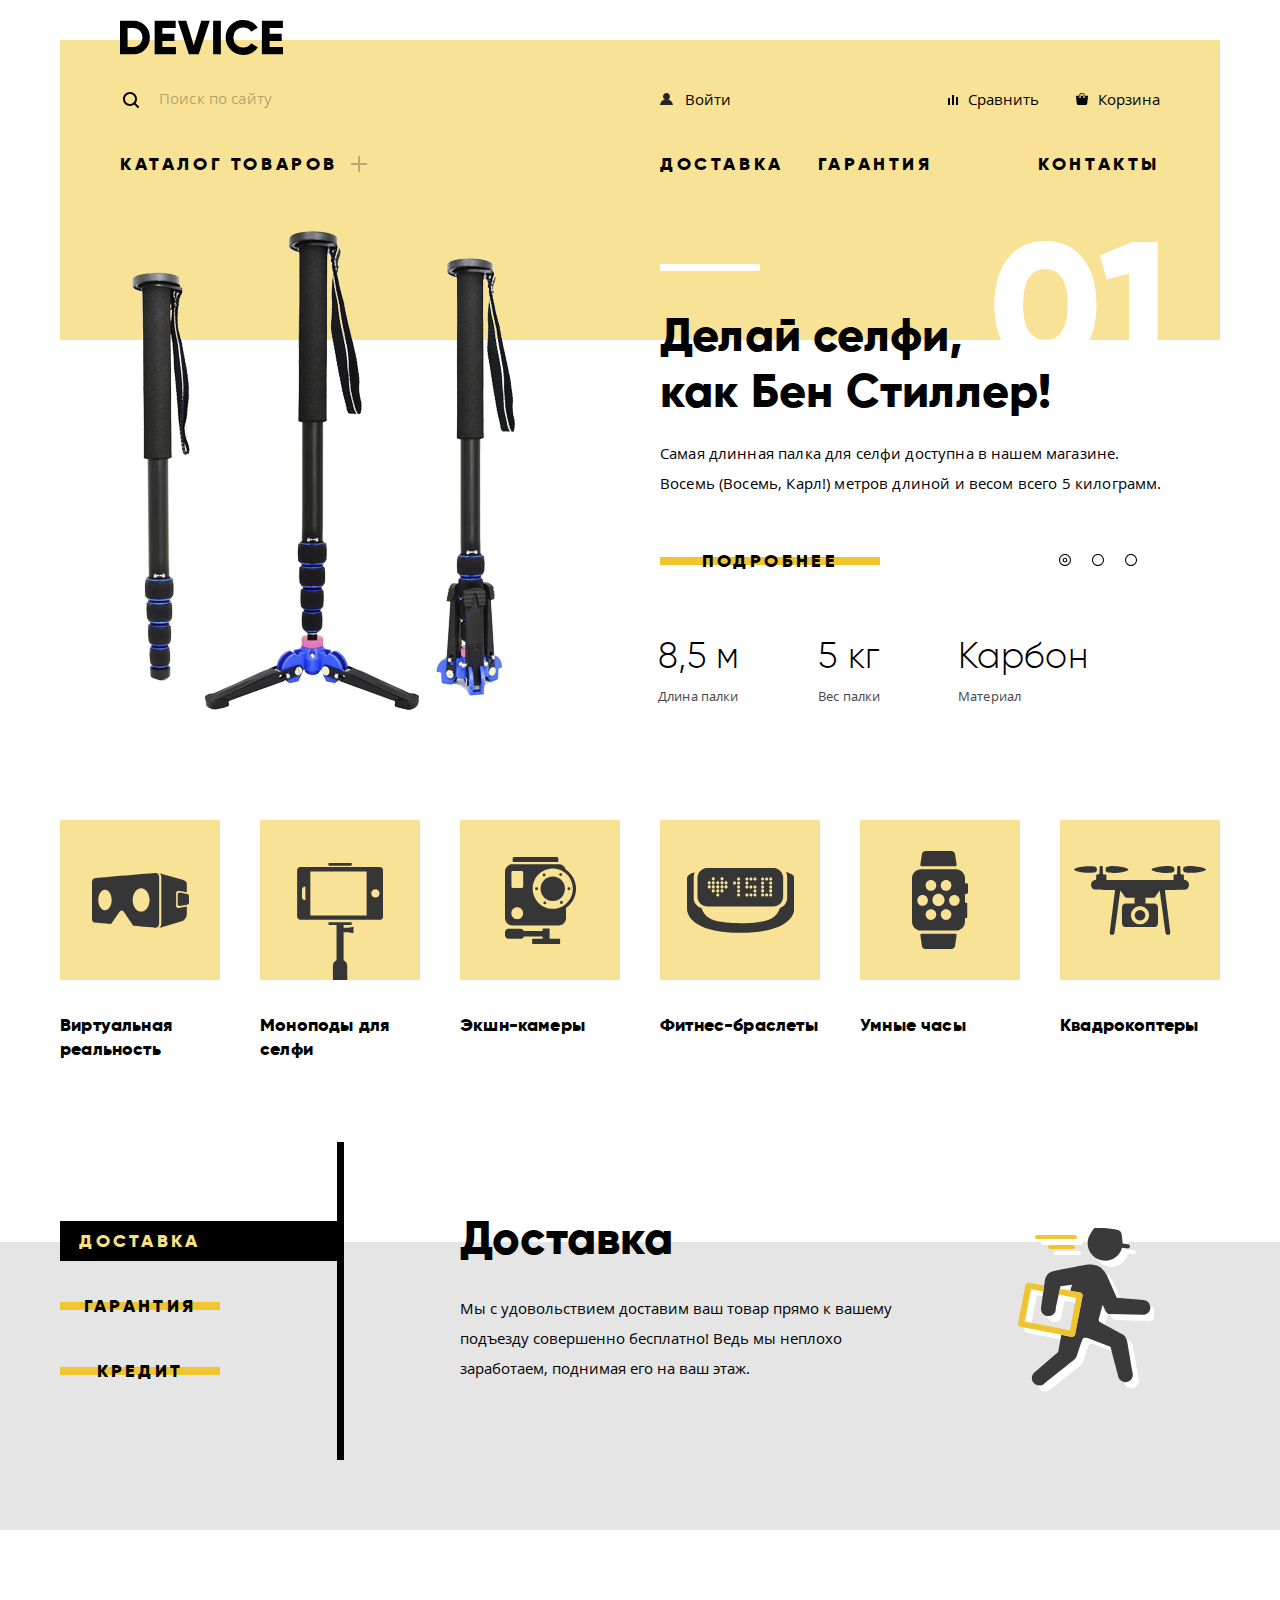
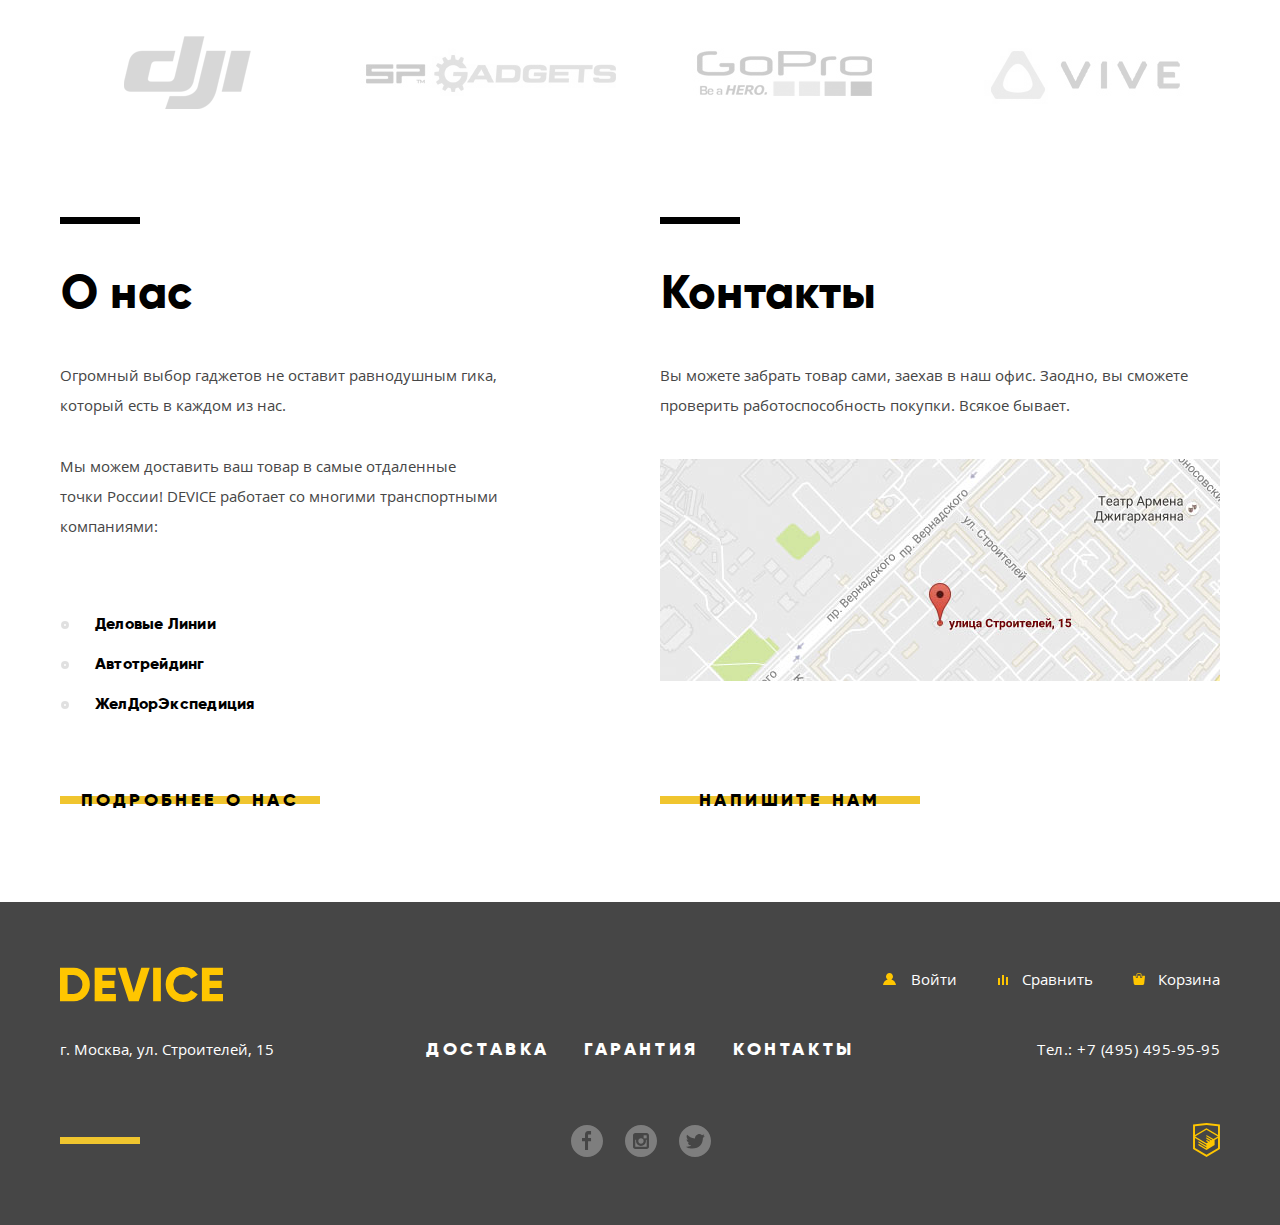
==== commit 808e010a: "Исправление ошибок" ====
--- a/index.html
+++ b/index.html
@@ -14,40 +14,42 @@
   <!-----------------------------------Шапка------------------------------------->
   <!--  -->
   <header class="main-headline" id="header">
-    <h1 class="visually-hidden">DEVICE интернет-магазин гаджетов</h1>
-    <img class="header-logo" src="img/logo.svg" alt="DEVICE интернет-магазин гаджетов" width="163" height="35">
-    <div class="box-user">
-      <form class="search" method="get" action="https://echo.htmlacademy.ru">
-        <input class="search-input" id="search-fld" type="search" name="search" placeholder="Поиск по сайту" required>
-        <button class="search-btn " type="submit">Найти</button>
-        <label class="search-lab" for="search-fld"><span class="visually-hidden">Поиск:</span></label>
-      </form>
-      <div class="box-user-inner">
-        <a class="login" href="#">Войти</a>
-        <div class="box-user-purchase">
-          <a class="compare" href="#">Сравнить</a>
-          <a class="cart" href="#">Корзина</a>
-        </div>
-      </div>
-    </div>
-    <div class="box-nav">
-      <nav class="main-nav">
-        <h2 class="main-nav-header">Каталог товаров</h2>
-        <div class="main-nav-box">
-          <ul class="main-nav-list">
-            <li class="main-nav-item"><a href="#">Виртуальная реальность</a></li>
-            <li class="main-nav-item"><a href="catalog.html">Моноподы для селфи</a></li>
-            <li class="main-nav-item"><a href="#">Экшн-камеры</a></li>
-            <li class="main-nav-item"><a href="#">Фитнес-браслеты</a></li>
-            <li class="main-nav-item"><a href="#">Умные часы</a></li>
-            <li class="main-nav-item"><a href="#">Квадрокоптеры</a></li>
-          </ul>
-        </div>
-      </nav>
-      <div class="box-serv">
-        <a class="box-serv-deliver" href="#serv">Доставка</a>
-        <a class="box-serv-warranty" href="#serv">Гарантия</a>
-        <a class="box-serv-contacts" href="#contacts">Контакты</a>
+    <div class="container container-headline">
+      <h1 class="visually-hidden">DEVICE интернет-магазин гаджетов</h1>
+      <img class="header-logo" src="img/logo.svg" alt="DEVICE интернет-магазин гаджетов" width="163" height="35">
+      <div class="box-user">
+        <form class="search" method="get" action="https://echo.htmlacademy.ru">
+          <input class="search-input" id="search-fld" type="search" name="search" placeholder="Поиск по сайту" required>
+          <button class="search-btn " type="submit">Найти</button>
+          <label class="search-lab" for="search-fld"><span class="visually-hidden">Поиск:</span></label>
+        </form>
+        <div class="box-user-inner">
+          <a class="login" href="#">Войти</a>
+          <div class="box-user-purchase">
+            <a class="compare" href="#">Сравнить</a>
+            <a class="cart" href="#">Корзина</a>
+          </div>
+        </div>
+      </div>
+      <div class="box-nav">
+        <nav class="main-nav">
+          <h2 class="main-nav-header">Каталог товаров</h2>
+          <div class="main-nav-box">
+            <ul class="main-nav-list">
+              <li class="main-nav-item"><a href="#">Виртуальная реальность</a></li>
+              <li class="main-nav-item"><a href="catalog.html">Моноподы для селфи</a></li>
+              <li class="main-nav-item"><a href="#">Экшн-камеры</a></li>
+              <li class="main-nav-item"><a href="#">Фитнес-браслеты</a></li>
+              <li class="main-nav-item"><a href="#">Умные часы</a></li>
+              <li class="main-nav-item"><a href="#">Квадрокоптеры</a></li>
+            </ul>
+          </div>
+        </nav>
+        <div class="box-serv">
+          <a class="box-serv-deliver" href="#serv">Доставка</a>
+          <a class="box-serv-warranty" href="#serv">Гарантия</a>
+          <a class="box-serv-contacts" href="#contacts">Контакты</a>
+        </div>
       </div>
     </div>
   </header>
@@ -262,7 +264,7 @@
             </a>
           </li>
         </ul>
-        <a class="copy" href="https://htmlacademy.ru/"><img class="web-dev-logo" src="img/logo-html.svg" alt="Разработано: HTML Academy" width="27" height="34"></a>
+        <a class="copy" href="https://htmlacademy.ru/intensive/htmlcss"><img class="web-dev-logo" src="img/logo-html.svg" alt="Разработано: HTML Academy" width="27" height="34"></a>
       </div>
     </div>
   </footer>
--- a/css/style.css
+++ b/css/style.css
@@ -1,85 +1,89 @@
-/*body * {
+/*body *{
   outline: 1px solid;
 }
 
-body>* {
+body>*{
   background-color: rgba(255, 255, 0, .3);
 }
 
-slider-hits body>*>* {
+slider-hits body>*>*{
   background-color: rgba(0, 255, 0, .3);
 }
 
-body>*>*>* {
+body>*>*>*{
   background-color: rgba(0, 255, 255, .3);
 }
 
-body>*>*>*>* {
+body>*>*>*>*{
   background-color: rgba(0, 0, 255, .3);
 }
 
-body>*>*>*>*>* {
+body>*>*>*>*>*{
   background-color: rgba(255, 0, 255, .3);
 }*/
 
-@font-face {
+@font-face{
   font-family: "Gilroy";
   src: url(../fonts/gilroylight.woff2) format("woff2");
+  src: url(../fonts/gilroylight.woff) format("woff");
   font-variant: normal;
   font-stretch: normal;
   font-weight: normal;
   font-style: normal;
 }
 
-@font-face {
+@font-face{
   font-family: "Gilroy ExtraBold";
   src: url(../fonts/gilroyextrabold.woff2) format("woff2");
+  src: url(../fonts/gilroyextrabold.woff) format("woff");
   font-variant: normal;
   font-stretch: normal;
   font-weight: normal;
   font-style: normal;
 }
 
-@font-face {
+@font-face{
   font-family: "Open Sans";
   src: url(../fonts/opensans.woff2) format("woff2");
+  src: url(../fonts/opensans.woff) format("woff");
   font-variant: normal;
   font-stretch: normal;
   font-weight: normal;
   font-style: normal;
 }
 
-@font-face {
+@font-face{
   font-family: "Open Sans Light";
   src: url(../fonts/opensanslight.woff2) format("woff2");
+  src: url(../fonts/opensanslight.woff) format("woff");
   font-variant: normal;
   font-stretch: normal;
   font-weight: normal;
   font-style: normal;
 }
 
-@keyframes bounce {
-  0% {
+@keyframes bounce{
+  0%{
     transform: translateY(-2000px);
   }
 
-  70% {
+  70%{
     transform: translateY(30px);
   }
 
-  90% {
+  90%{
     transform: translateY(-10px);
   }
 
-  100% {
+  100%{
     transform: translateY(0);
   }
 }
 
-@keyframes shake {
+@keyframes shake{
 
   0%,
-  100% {
+  100%{
     transform: translateX(0);
   }
 
@@ -87,39 +91,33 @@
   30%,
   50%,
   70%,
-  90% {
+  90%{
     transform: translateX(-10px);
   }
 
   20%,
   40%,
   60%,
-  80% {
+  80%{
     transform: translateX(10px);
   }
 }
 
-.visually-hidden {
+.visually-hidden{
   position: absolute;
   overflow: hidden;
   clip: rect(0 0 0 0);
   width: 1px;
   height: 1px;
   margin: -1px;
-  padding: 0;
-  border: 0;
-}
-
-.container {
-  width: 1200px;
-  margin: 0 auto;
-  box-sizing: border-box;
-}
-
-body {
+  padding: 0px;
+  border: 0px;
+}
+
+body{
   margin: 0px;
   padding: 0px;
-  font-family: "Open Sans", Arial, sans-serif;
+  font-family: "Open Sans", "Arial", sans-serif;
   font-size: 15px;
   line-height: 24px;
   font-weight: 300;
@@ -127,18 +125,24 @@
   background-color: #fff;
 }
 
-a {
+.container{
+  width: 1200px;
+  margin: 0px auto;
+  box-sizing: border-box;
+}
+
+a{
   text-decoration: none;
   color: #000;
 }
 
 a:hover,
-button:hover {
+button:hover{
   opacity: 0.6;
 }
 
 a:active,
-button:active {
+button:active{
   opacity: 0.3;
 }
 
@@ -158,13 +162,13 @@
 .social ul,
 .services-menu,
 .services-list,
-.social {
+.social{
   list-style: inside none;
   padding: 0px;
   margin: 0px;
 }
 
-.search-input {
+.search-input{
   border: none;
   font-size: 15px;
   font-weight: 300;
@@ -196,8 +200,8 @@
 .item-filter h2,
 .item-form legend,
 .pagination-btn,
-.pagination-item {
-  font-family: "Gilroy ExtraBold", Arial, sans-serif;
+.pagination-item{
+  font-family: "Gilroy ExtraBold", "Arial", sans-serif;
   font-size: 18px;
   font-weight: 400;
   text-transform: uppercase;
@@ -205,12 +209,12 @@
 }
 
 .pop-goods-list,
-.item-form legend {
+.item-form legend{
   letter-spacing: 0.18px;
-  text-transform: initial;
-}
-
-.services-menu {
+  text-transform: inherit;
+}
+
+.services-menu{
   letter-spacing: 2.15px;
   line-height: 24px;
 }
@@ -220,13 +224,13 @@
 .benefits-header,
 .contacts-header,
 .delivery-item,
-.services-title {
+.services-title{
   font-size: 47px;
   line-height: 48px;
   letter-spacing: 0.21px;
 }
 
-.delivery-item {
+.delivery-item{
   font-size: 16px;
   line-height: 40px;
   list-style-position: inside;
@@ -234,7 +238,7 @@
 
 .benefits p,
 .contacts-sect p,
-.services-desc p {
+.services-desc p{
   line-height: 30px;
   margin: 0px;
 }
@@ -244,7 +248,7 @@
 .contacts-btn,
 .fb-submit,
 .btn-to-cart,
-.item-form-btn {
+.item-form-btn{
   font-size: 18px;
   line-height: 24px;
   text-transform: uppercase;
@@ -258,7 +262,7 @@
 .pop-brands,
 .box-services,
 .box-contacts,
-.box-ftr {
+.box-ftr{
   box-sizing: border-box;
   margin: auto;
   position: relative;
@@ -279,7 +283,7 @@
 .btn-to-cart:active,
 .item-form-btn:hover,
 .item-form-btn:focus,
-.item-form-btn:active {
+.item-form-btn:active{
   opacity: 1;
 }
 
@@ -288,7 +292,7 @@
 .contacts-btn,
 .fb-submit,
 .btn-to-cart,
-.item-form-btn {
+.item-form-btn{
   position: relative;
   text-align: center;
   letter-spacing: 3.4px;
@@ -303,11 +307,11 @@
 .contacts-btn::before,
 .fb-submit::before,
 .btn-to-cart::before,
-.item-form-btn::before {
+.item-form-btn::before{
   content: "";
   position: absolute;
   top: 50%;
-  left: 0;
+  left: 0px;
   width: 100%;
   height: 8px;
   margin-top: -4px;
@@ -321,10 +325,10 @@
 .contacts-btn:hover::before,
 .fb-submit:hover::before,
 .btn-to-cart:hover::before,
-.item-form-btn:hover::before {
+.item-form-btn:hover::before{
   top: 0px;
   height: 40px;
-  margin: 0;
+  margin: 0px;
   transition: all 0.3s linear;
 }
 
@@ -333,7 +337,7 @@
 .contacts-btn:active,
 .fb-submit:active,
 .btn-to-cart:active,
-.item-form-btn:active {
+.item-form-btn:active{
   color: rgba(0, 0, 0, 0.3);
   transition: all 0.1s linear;
 }
@@ -342,11 +346,15 @@
 .main-nav-header,
 .main-nav-list,
 .main-nav-item,
-.contacts {
+.contacts{
   margin: 0px;
 }
 
-.main-headline {
+.main-headline{
+  display: flex;
+  width: 1200px;
+}
+.container-headline{
   width: 1160px;
   display: flex;
   flex-direction: column;
@@ -355,22 +363,21 @@
   min-height: 300px;
   margin: 40px auto 0px;
   padding: 42px 60px 125px;
-  background-color: #f8e296;
-}
-
-.catalog-headline {
+  background-color: #f8e296
+}
+.catalog-headline{
   min-height: 186px;
   padding-bottom: 0px;
 }
 
-.header-logo {
+.header-logo{
   position: absolute;
   top: -20px;
   left: 60px;
 }
 
 /*----------------------------------1-line------------*/
-.box-user {
+.box-user{
   display: flex;
   width: 1040px;
   flex-direction: row;
@@ -379,7 +386,7 @@
   margin-bottom: 38px;
 }
 
-.box-user-inner {
+.box-user-inner{
   display: flex;
   flex-direction: row;
   flex-wrap: wrap;
@@ -389,98 +396,100 @@
   margin-top: 2px;
 }
 
-.box-user-purchase {
+.box-user-purchase{
   display: flex;
   width: 212px;
   flex-direction: row;
+  flex-wrap: wrap;
   justify-content: space-between;
   align-items: center;
 }
 
-.box-user .login {
+.box-user .login{
   padding-left: 25px;
   position: relative;
 }
 
-.box-user .log-out {
+.box-user .log-out{
   color: rgba(0, 0, 0, 0.3);
   margin-right: 40px;
 }
 
-.box-user .compare {
+.box-user .compare{
   position: relative;
   padding-left: 20px;
 }
 
-.box-user .cart {
+.box-user .cart{
   position: relative;
   padding-left: 22px;
   margin-left: auto;
 }
 
-.box-user-inner .login::before {
+.box-user-inner .login::before{
   content: url(../img/user.svg);
   position: absolute;
   left: 0px;
 }
 
-.box-user-inner .compare::before {
+.box-user-inner .compare::before{
   content: url(../img/compare.svg);
   position: absolute;
   left: 0px;
 }
 
-.box-user-inner .cart::before {
+.box-user-inner .cart::before{
   content: url(../img/cart.svg);
   position: absolute;
   left: 0px;
 }
 
 .log-out:hover,
-.log-out:focus {
+.log-out:focus{
   opacity: 1;
   color: rgba(0, 0, 0, 1);
 }
 
-.log-out:active {
+.log-out:active{
   opacity: 1;
   color: rgba(0, 0, 0, 0.1);
 }
 
 /*---------------------Форма поиска ----------------*/
-.search {
+.search{
   position: relative;
   margin-left: 37px;
   align-self: flex-start;
 }
 
-.search-input {
+.search-input{
   display: inline-block;
   position: relative;
   width: 300px;
+  min-height: 30px;
   background-color: transparent;
   cursor: pointer;
   z-index: 1;
 }
 
-.search-input:required {
+.search-input:required{
   box-shadow: none;
   border: none;
 }
 
-.search-input::placeholder {
+.search-input::placeholder{
   color: rgba(0, 0, 0, 0.3);
 }
 
-.search-input:hover::placeholder {
+.search-input:hover::placeholder{
   color: rgba(0, 0, 0, 0.6);
 }
 
-.search-input:focus::placeholder {
-  font-size: 0;
-}
-
-.search-lab {
+.search-input:focus::placeholder{
+  font-size: 0px;
+}
+
+.search-lab{
   width: 356px;
   height: 42px;
   position: absolute;
@@ -489,16 +498,18 @@
   cursor: pointer;
 }
 
-.search-lab::before {
+.search-lab::before{
   content: url(../img/search.svg);
   position: absolute;
   top: 8px;
   left: 0px;
+  width: 16px;
+  height: 16px;
   cursor: pointer;
 }
 
 .search-input:focus~.search-lab::after,
-.search-btn:active~.search-lab::after {
+.search-btn:active~.search-lab::after{
   content: "";
   position: absolute;
   bottom: 0px;
@@ -510,7 +521,7 @@
 }
 
 /*--------------Кнопка поиска----------------*/
-.search-btn {
+.search-btn{
   position: absolute;
   box-sizing: border-box;
   bottom: -9px;
@@ -528,26 +539,26 @@
 }
 
 .search-input:focus~.search-btn,
-.search-btn:focus {
+.search-btn:focus{
   max-height: 60px;
   padding: 14px 10px;
   visibility: visible;
   transition: all 0.2s linear;
 }
 
-.search-btn:hover {
+.search-btn:hover{
   opacity: 1;
   color: #ffffff;
   background-color: #000;
   transition: all 0.2s linear;
 }
 
-.search-btn:active {
+.search-btn:active{
   color: rgba(255, 255, 255, 0.3);
 }
 
 /*-------------------------------------2-line-------------------*/
-.box-nav {
+.box-nav{
   display: flex;
   width: 1040px;
   flex-direction: row;
@@ -556,59 +567,61 @@
 }
 
 .box-serv,
-.main-nav {
+.main-nav{
   display: flex;
   flex-direction: row;
   justify-content: space-between;
   flex-wrap: wrap;
 }
 
-.main-nav-header {
+.main-nav-header{
   padding-right: 32px;
   position: relative;
-}
-
-.box-serv {
+  box-sizing: border-box;
+  max-width: 520px;
+}
+
+.box-serv{
   justify-content: flex-start;
   width: 500px;
 }
 
-.box-serv-deliver {
-  margin-right: 30px;
-}
-
-.box-serv-contacts {
+.box-serv-deliver{
+  margin-right: 34px;
+}
+
+.box-serv-contacts{
   margin-left: auto;
 }
 
 /*-------------------Крест-----------*/
-.main-nav-header::before {
+.main-nav-header::before{
   content: "";
   position: absolute;
   width: 2px;
   height: 16px;
-  right: 8px;
-  top: 5px;
+  right: 10px;
+  top: 4px;
   background-color: #b8a974;
 }
 
-.main-nav-header::after {
+.main-nav-header::after{
   content: "";
   position: absolute;
   width: 2px;
   height: 16px;
-  right: 8px;
-  top: 5px;
+  right: 10px;
+  top: 4px;
   background-color: #b8a974;
   transform: rotate(90deg);
 }
 
 /*--------------------------Католог товаров---------------*/
-.main-nav {
-  position: relative;
-}
-
-.main-nav-box {
+.main-nav{
+  position: relative;
+}
+
+.main-nav-box{
   position: absolute;
   overflow: hidden;
   bottom: -163px;
@@ -618,7 +631,7 @@
   z-index: 2;
 }
 
-.main-nav-list {
+.main-nav-list{
   position: absolute;
   display: flex;
   flex-direction: column;
@@ -636,23 +649,23 @@
   transition: all 0.2s linear;
 }
 
-.main-nav-item a {
+.main-nav-item a{
   display: block;
   min-width: 141px;
   padding: 6px 59px 6px 0px;
 }
 
-.main-nav-item:nth-child(5) {
+.main-nav-item:nth-child(5){
   padding-bottom: 10px;
 }
 
 .main-nav-header:focus,
-.main-nav-header:hover {
+.main-nav-header:hover{
   cursor: pointer;
   opacity: 0.6;
 }
 
-.main-nav-header:active {
+.main-nav-header:active{
   cursor: pointer;
   opacity: 0.3;
 }
@@ -662,32 +675,33 @@
 .main-nav-list:focus,
 .main-nav-header:focus+.main-nav-box .main-nav-list,
 .main-nav-header:hover+.main-nav-box .main-nav-list,
-.main-nav-header:active+.main-nav-box .main-nav-list {
-  top: 0;
+.main-nav-header:active+.main-nav-box .main-nav-list{
+  top: 0px;
   transition: all 0.2s linear;
 }
 
 /*================================================Слайдер=========================*/
 
-.slider-hits {
+.slider-hits{
   top: -113px;
-  width: 1160px;
+  width: 1200px;
+  padding: 0px 20px 0px;
   margin-bottom: -6px;
 }
 
-.hit-item-box {
+.hit-item-box{
   display: none;
   min-height: 486px;
 }
 
 #hit-item-1:checked~.hit-item-box-1,
 #hit-item-2:checked~.hit-item-box-2,
-#hit-item-3:checked~.hit-item-box-3 {
+#hit-item-3:checked~.hit-item-box-3{
   display: flex;
   justify-content: space-between;
 }
 
-.hit-item-pic {
+.hit-item-pic{
   min-width: 526px;
   min-height: 486px;
   position: relative;
@@ -696,7 +710,7 @@
   align-items: center;
 }
 
-.hit-item-desc {
+.hit-item-desc{
   position: relative;
   display: flex;
   flex-direction: column;
@@ -706,7 +720,7 @@
   z-index: 1;
 }
 
-.hit-item-desc::before {
+.hit-item-desc::before{
   content: "";
   position: absolute;
   width: 100px;
@@ -715,117 +729,118 @@
   top: 37px;
 }
 
-.hit-item-box::after {
-  content: "";
-  font-family: "Gilroy ExtraBold", Arial, sans-serif;
+.hit-item-box::after{
+  content: "";
+  font-family: "Gilroy ExtraBold", "Arial", sans-serif;
   position: absolute;
   top: -11px;
-  right: 50px;
+  right: 70px;
   font-weight: 800;
   font-size: 179px;
   line-height: 179px;
   color: #fff;
 }
 
-.hit-item-box-1:after {
+.hit-item-box-1::after{
   content: "01";
 }
 
-.hit-item-box-2:after {
+.hit-item-box-2::after{
   content: "02";
 }
 
-.hit-item-box-3:after {
+.hit-item-box-3::after{
   content: "03";
 }
 
-.nav-slider {
+.nav-slider{
   position: absolute;
   display: flex;
   bottom: 147px;
-  right: 62px;
+  right: 82px;
   z-index: 2;
 }
 
-.nav-slider label {
+.nav-slider label{
   display: inline-block;
   width: 12px;
   height: 12px;
   margin-right: 21px;
   vertical-align: top;
-  background-image: url("../img/slider-button-off.svg");
+  background-image: url(../img/slider-button-off.svg);
   background-size: contain;
   cursor: pointer;
 }
 
 #hit-item-1:checked~.nav-slider label:nth-child(1),
 #hit-item-2:checked~.nav-slider label:nth-child(2),
-#hit-item-3:checked~.nav-slider label:nth-child(3) {
-  background-image: url("../img/slider-button-on.svg");
-}
-
-.slogan {
-  text-transform: initial;
+#hit-item-3:checked~.nav-slider label:nth-child(3){
+  background-image: url(../img/slider-button-on.svg);
+}
+
+.slogan{
+  text-transform: inherit;
   line-height: 56px;
   margin: 80px 0px 4px;
   width: 530px;
 }
 
-.slogan+p {
+.slogan+p{
   line-height: 30px;
   letter-spacing: 0.15px;
   margin-bottom: 175px;
   min-height: 95px;
-}
-
-.hit-about-btn {
-  position: absolute;
-  bottom: 130px;
+  width: 510px;
+}
+
+.hit-about-btn{
+  position: absolute;
+  bottom: 132px;
   min-width: 220px;
 }
 
-.list-feature {
+.list-feature{
   position: absolute;
   display: flex;
   justify-content: flex-start;
-  bottom: 9px;
+  bottom: 7px;
   left: -2px;
   max-width: 500px;
-  border: 0;
-  margin: 0;
-}
-
-.feature-box {
+  border: 0px;
+  margin: 0px;
+}
+
+.feature-box{
   display: flex;
   flex-direction: column-reverse;
 }
 
 .feature-box,
 dd,
-dt {
-  padding: 0;
-  margin: 0;
-}
-
-.feature-box {
+dt{
+  padding: 0px;
+  margin: 0px;
+}
+
+.feature-box{
   min-width: 140px;
 }
 
-.feature-box:nth-child(2) {
+.feature-box:nth-child(1){
   min-width: 160px;
 }
 
-dd {
-  font-family: Gilroy, Arial, sans-serif;
+dd{
+  font-family: "Gilroy", "Arial", sans-serif;
   font-size: 36px;
   font-weight: 300;
-  line-height: 48px;
+  line-height: 50px;
   letter-spacing: 0.36px;
   padding-bottom: 5px;
   text-align: left;
 }
 
-dt {
+dt{
   font-size: 13px;
   line-height: 20px;
   letter-spacing: 0.13px;
@@ -834,42 +849,43 @@
 }
 
 /*==============================================Популярные товары=======================*/
-.product-nav {
-  width: 1160px;
+.product-nav{
+  width: 1200px;
+  padding: 0px 20px 0px;
 }
 
 .pop-goods-item a:hover,
 .pop-goods-item a:focus,
-.pop-goods-item a:active {
+.pop-goods-item a:active{
   opacity: 1;
 }
 
-.pop-goods-list {
+.pop-goods-list{
   display: flex;
   flex-wrap: wrap;
   min-height: 238px;
   margin-bottom: 41px;
 }
 
-.pop-goods-item {
+.pop-goods-item{
   width: 160px;
   min-height: 238px;
   margin-bottom: 40px;
   margin-right: 40px;
 }
 
-.pop-goods-item:nth-child(6n) {
-  margin-right: 0;
-  position: relative;
-}
-
-.pop-goods-item a {
+.pop-goods-item:nth-child(6n){
+  margin-right: 0px;
+  position: relative;
+}
+
+.pop-goods-item a{
   display: block;
   width: 160px;
   min-height: 241px;
 }
 
-.pop-goods-item a::before {
+.pop-goods-item a::before{
   content: "";
   display: block;
   position: relative;
@@ -880,67 +896,69 @@
   transition: all 0.1s linear;
 }
 
-.pop-goods-item a:hover::before {
+.pop-goods-item a:hover::before{
   content: "";
   background: #f0c52e;
   transition: all 0.2s linear;
 }
 
-.pop-goods-item.pop-item-1 a::before {
+.pop-goods-item.pop-item-1 a::before{
   background-image: url(../img/popular-1.svg);
   background-position: 50% 50%;
   background-repeat: no-repeat;
 }
 
-.pop-goods-item.pop-item-2 a::before {
+.pop-goods-item.pop-item-2 a::before{
   background-image: url(../img/popular-2.svg);
   background-position: 50% 100%;
   background-repeat: no-repeat;
 }
 
-.pop-goods-item.pop-item-3 a::before {
+.pop-goods-item.pop-item-3 a::before{
   background-image: url(../img/popular-3.svg);
   background-position: 50% 50%;
   background-repeat: no-repeat;
 }
 
-.pop-goods-item.pop-item-4 a::before {
+.pop-goods-item.pop-item-4 a::before{
   background-image: url(../img/popular-4.svg);
   background-position: 50% 50%;
   background-repeat: no-repeat;
 }
 
-.pop-goods-item.pop-item-5 a::before {
+.pop-goods-item.pop-item-5 a::before{
   background-image: url(../img/popular-5.svg);
   background-position: 50% 50%;
   background-repeat: no-repeat;
 }
 
-.pop-goods-item.pop-item-6 a::before {
+.pop-goods-item.pop-item-6 a::before{
   background-image: url(../img/popular-6.svg);
   background-position: 50% 50%;
   background-repeat: no-repeat;
 }
 
-.pop-goods-item a:active {
+.pop-goods-item a:active{
   opacity: 0.3;
 }
 
 /*===================================================Сервис=================*/
-.services {
+.services{
   background-image: linear-gradient(#fff 100px, #e5e5e5 100px, #e5e5e5 100%);
   min-height: 388px;
+  min-width: 1200px;
   margin: 0px auto 94px;
 }
 
-.box-services {
+.box-services{
   display: flex;
   min-height: 388px;
   position: relative;
-  width: 1160px;
-}
-
-.services-menu {
+  width: 1200px;
+  padding: 0px 20px 0px;
+}
+
+.services-menu{
   position: relative;
   box-sizing: border-box;
   width: 284px;
@@ -949,7 +967,7 @@
   padding-bottom: 113px;
 }
 
-.services-menu::before {
+.services-menu::before{
   content: "";
   position: absolute;
   width: 7px;
@@ -960,7 +978,7 @@
 }
 
 /*-----------------Кнопки-------------*/
-.services-menu label {
+.services-menu label{
   display: block;
   position: relative;
   width: 160px;
@@ -973,11 +991,11 @@
   cursor: pointer;
 }
 
-.services-menu label::before {
+.services-menu label::before{
   content: "";
   position: absolute;
   top: 50%;
-  left: 0;
+  left: 0px;
   width: 160px;
   height: 8px;
   margin-top: -4px;
@@ -986,112 +1004,124 @@
   transition: all 0.1s linear;
 }
 
-.services-menu label:hover::before {
+.services-menu label:hover::before{
   top: 0px;
   height: 40px;
-  margin: 0;
+  margin: 0px;
   transition: all 0.3s linear;
 }
 
 #serv-ctr-1:checked~.services-menu label[for="serv-ctr-1"],
 #serv-ctr-2:checked~.services-menu label[for="serv-ctr-2"],
-#serv-ctr-3:checked~.services-menu label[for="serv-ctr-3"] {
+#serv-ctr-3:checked~.services-menu label[for="serv-ctr-3"]{
   color: #f7e184;
 }
 
 #serv-ctr-1:checked~.services-menu label[for="serv-ctr-1"]::before,
 #serv-ctr-2:checked~.services-menu label[for="serv-ctr-2"]::before,
-#serv-ctr-3:checked~.services-menu label[for="serv-ctr-3"]::before {
+#serv-ctr-3:checked~.services-menu label[for="serv-ctr-3"]::before{
   top: 0px;
-  margin: 0;
+  margin: 0px;
   height: 40px;
   background-color: #000000;
   transition: all 0.3s linear;
 }
 
-.services-menu label::after {
-  content: "";
-  position: absolute;
-  top: 0;
+.services-menu label::after{
+  content: "";
+  position: absolute;
+  top: 0px;
   left: 100%;
-  width: 0;
+  width: 0px;
   height: 40px;
   background-color: #000000;
 }
 
 #serv-ctr-1:checked~.services-menu label[for="serv-ctr-1"]::after,
 #serv-ctr-2:checked~.services-menu label[for="serv-ctr-2"]::after,
-#serv-ctr-3:checked~.services-menu label[for="serv-ctr-3"]::after {
+#serv-ctr-3:checked~.services-menu label[for="serv-ctr-3"]::after{
   content: "";
   width: 120px;
   transition: all 0.3s linear;
 }
 
 /*-----------------Описание услуг----------*/
-.services-desc {
+.services-desc{
   min-width: 760px;
   min-height: 194px;
+  margin: 25px 0px 76px 116px;
+/*  margin-top: 28px;
   margin-left: 116px;
-  margin-bottom: 76px;
-}
-
-.services-desc section {
+  margin-bottom: 76px;*/
+}
+
+.services-desc section{
   width: 760px;
   display: none;
   overflow: visible;
 }
 
 .services-desc h3,
-.services-desc p {
+.services-desc p{
   width: 460px;
 }
 
-.services-desc-1::before {
-  content: url("../img/delivery.svg");
-  position: absolute;
-  left: 958px;
+.services-desc p{
+padding-bottom: 20px;
+}
+
+.services-desc-1::before{
+  content: url(../img/delivery.svg);
+  position: absolute;
+  left: 978px;
   top: 86px;
-}
-
-.services-desc-2::before {
-  content: url("../img/warranty.svg");
-  position: absolute;
-  left: 943px;
+  width: 136px;
+  height: 164px;
+}
+
+.services-desc-2::before{
+  content: url(../img/warranty.svg);
+  position: absolute;
+  left: 963px;
   top: 60px;
-}
-
-.services-desc-3::before {
-  content: url("../img/credit.svg");
-  position: absolute;
-  left: 935px;
+  width: 171px;
+  height: 194px;
+}
+
+.services-desc-3::before{
+  content: url(../img/credit.svg);
+  position: absolute;
+  left: 955px;
   top: 61px;
+  width: 156px;
+  height: 186px;
 }
 
 #serv-ctr-1:checked~.services-desc .services-desc-1,
 #serv-ctr-2:checked~.services-desc .services-desc-2,
-#serv-ctr-3:checked~.services-desc .services-desc-3 {
+#serv-ctr-3:checked~.services-desc .services-desc-3{
   display: block;
 }
 
-.services-title {
-  padding-top: 26px;
-  text-transform: initial;
+.services-title{
+  text-transform: inherit;
   margin-bottom: 31px;
 }
 
 /*===================================================Бренды==============*/
-.pop-brands {
-  width: 1160px;
+.pop-brands{
+  width: 1200px;
+  padding: 0px 20px 0px;
   margin: 0px auto 87px;
 }
 
 .pop-brands-list a:hover,
 .pop-brands-list a:focus,
-.pop-brands-list a:active {
+.pop-brands-list a:active{
   opacity: 1;
 }
 
-.pop-brands ul {
+.pop-brands ul{
   display: flex;
   flex-direction: row;
   position: relative;
@@ -1100,79 +1130,79 @@
   padding: 0px;
 }
 
-.pop-brands-list img {
+.pop-brands-list img{
   opacity: 0.2;
 }
 
-.pop-brand-item-1::before {
+.pop-brand-item-1::before{
   content: url(../img/logo-brand1.png);
   display: block;
   position: absolute;
   opacity: 0;
 }
 
-.pop-brand-item-2::before {
+.pop-brand-item-2::before{
   content: url(../img/logo-brand2.png);
   display: block;
   position: absolute;
   opacity: 0;
 }
 
-.pop-brand-item-3::before {
+.pop-brand-item-3::before{
   content: url(../img/logo-brand3.png);
   display: block;
   position: absolute;
   opacity: 0;
 }
 
-.pop-brand-item-4::before {
+.pop-brand-item-4::before{
   content: url(../img/logo-brand4.png);
   display: block;
   position: absolute;
   opacity: 0;
 }
 
-.pop-brands-list a:hover::before {
+.pop-brands-list a:hover::before{
   opacity: 1;
   transition: all 0.2s linear;
 }
 
-.pop-brands-list img:hover {
+.pop-brands-list img:hover{
   opacity: 0;
   transition: all 0.2s linear;
 }
 
 /*==========================================О нас, Контакты=================*/
-.box-contacts p {
+.box-contacts p{
   color: #464646;
 }
 
-.box-contacts {
+.box-contacts{
   display: flex;
   flex-flow: row;
   justify-content: space-between;
-  width: 1160px;
-  padding-bottom: 96px;
+  width: 1200px;
+  padding: 0px 20px 96px;
   margin: 0px auto 82px;
 }
 
 .contacts-sect,
-.benefits {
+.benefits{
   display: flex;
   flex-direction: column;
   align-items: flex-start;
 }
 
-.benefits {
+.benefits{
   width: 500px;
 }
 
-.contacts-sect {
+.contacts-sect{
   width: 560px;
 }
 
 .benefits::before,
-.contacts-sect::before {
+.contacts-sect::before{
   content: "";
   position: absolute;
   width: 80px;
@@ -1180,32 +1210,36 @@
   background-color: #000;
 }
 
-.box-contacts h2 {
+.box-contacts h2{
   margin-top: 51px;
   margin-bottom: 44px;
-  text-transform: initial;
+  text-transform: inherit;
   text-indent: 1px;
-}
-
-.benefits p {
+  max-width: 500px;
+}
+
+.benefits p{
   margin-bottom: 31px;
-}
-
-.benefits p:nth-child(3) {
+  max-width: 500px;
+
+}
+
+.benefits p:nth-child(3){
   margin-bottom: 63px;
 }
 
-.contacts-sect p {
+.contacts-sect p{
   margin-bottom: 39px;
-}
-
-.delivery-item {
-  position: relative;
-  text-transform: initial;
+  max-width: 560px;
+}
+
+.delivery-item{
+  position: relative;
+  text-transform: inherit;
   text-indent: 35px;
 }
 
-.delivery-item::before {
+.delivery-item::before{
   content: "";
   position: absolute;
   box-sizing: border-box;
@@ -1219,102 +1253,102 @@
   opacity: 0.12;
 }
 
-.about-btn {
-  position: absolute;
-  bottom: 0;
-}
-
-.contacts-btn-js {
-  position: absolute;
-  bottom: 0;
+.about-btn{
+  position: absolute;
+  bottom: 0px;
+}
+
+.contacts-btn-js{
+  position: absolute;
+  bottom: 0px;
 }
 
 /*===================================================Подвал=================*/
 
-footer {
+footer{
   min-height: 323px;
+  min-width: 1200px;
   background-color: #464646;
   color: #fff;
 }
 
-footer a {
+footer a{
   color: #fff;
 }
 
-.box-ftr {
-  width: 1160px;
+.box-ftr{
+  width: 1200px;
+  min-height: 323px;
+  padding: 65px 20px 126px;
   position: relative;
   flex-direction: column;
   align-items: center;
-  min-height: 323px;
-  padding: 65px 0px 126px;
 }
 
 /*-----------------------------1=line------------*/
 
-.login-ftr::before {
+.login-ftr::before{
   content: url(../img/user-ftr.svg);
   position: absolute;
   left: 0px;
 }
 
-.compare-ftr::before {
+.compare-ftr::before{
   content: url(../img/compare-ftr.svg);
   position: absolute;
   left: 4px;
 }
 
-.cart-ftr::before {
+.cart-ftr::before{
   content: url(../img/cart-ftr.svg);
   position: absolute;
   left: 3px;
 }
 
-.box-ftr-1 {
+.box-ftr-1{
   position: relative;
   display: flex;
   justify-content: flex-end;
   align-items: center;
   flex-wrap: wrap;
-  margin-bottom: 27px;
-  padding-left: 190px;
-}
-
-.footer-logo {
-  position: absolute;
-  left: 0;
+  margin-bottom: 28px;
+}
+
+.footer-logo{
+  position: absolute;
+  left: 0px;
   top: 0px;
 }
 
 .cart-ftr,
 .compare-ftr,
 .login-ftr,
-.log-out-ftr {
+.log-out-ftr{
   padding-bottom: 18px;
-  padding-left: 27px;
+  padding-left: 28px;
   margin-left: 37px;
   position: relative;
 }
 
-.log-out-ftr {
+.log-out-ftr{
   padding-left: 0px;
-  margin-left: 25px;
+  margin-left: 23px;
   color: rgba(255, 255, 255, 0.3);
 }
 
 .log-out-ftr:hover,
-.log-out-ftr:focus {
+.log-out-ftr:focus{
   opacity: 1;
   color: rgba(255, 255, 255, 1);
 }
 
-.log-out-ftr:active {
+.log-out-ftr:active{
   opacity: 1;
   color: rgba(255, 255, 255, 0.1);
 }
 
 /*-----------------------------2=line------------*/
-.box-ftr-2 {
+.box-ftr-2{
   position: relative;
   display: flex;
   justify-content: space-between;
@@ -1322,7 +1356,7 @@
   margin-bottom: 34px;
 }
 
-.services-list {
+.services-list{
   display: flex;
   position: relative;
   justify-content: center;
@@ -1331,12 +1365,12 @@
   max-width: 600px;
 }
 
-.adr {
+.adr{
   font-style: inherit;
   width: 240px;
 }
 
-.phone {
+.phone{
   order: 1;
   margin-left: 39px;
   letter-spacing: 0.5px;
@@ -1344,22 +1378,22 @@
   text-align: right;
 }
 
-.services-list-item {
-  margin: 0px 15px 0px;
+.services-list-item{
+  margin: 0px 17px 0px;
 }
 
 /*-----------------------------3=line------------*/
-.box-ftr-3 {
+.box-ftr-3{
   position: absolute;
   display: flex;
   justify-content: space-between;
   align-items: center;
   flex-wrap: wrap;
-  width: 100%;
+  width: 1160px;
   bottom: 67px;
 }
 
-.box-ftr-3:before {
+.box-ftr-3::before{
   content: "";
   width: 80px;
   height: 7px;
@@ -1367,13 +1401,13 @@
   margin-bottom: 0px;
 }
 
-.social {
+.social{
   display: flex;
   justify-content: space-between;
   align-items: center;
 }
 
-[class^="social-link"] {
+[class^="social-link"]{
   display: block;
   position: relative;
   width: 32px;
@@ -1381,39 +1415,39 @@
   margin: 0px 11px 0px;
 }
 
-.social-link-1::before {
+.social-link-1::before{
   content: url(../img/facebook-icon.svg);
 }
 
-.social-link-2::before {
+.social-link-2::before{
   content: url(../img/instagram-icon.svg);
 }
 
-.social-link-3::before {
+.social-link-3::before{
   content: url(../img/twitter-icon.svg);
 }
 
-[class^="social-link"] {
+[class^="social-link"]{
   opacity: 0.3;
 }
 
 [class^="social-link"]:hover,
-[class^="social-link"]:hover {
+[class^="social-link"]:hover{
   opacity: 0.6;
 }
 
-[class^="social-link"]:active {
+[class^="social-link"]:active{
   opacity: 0.1;
 }
 
-.copy {
+.copy{
   margin-left: 51px;
   width: 27px;
   height: 35px;
 }
 
 /*==================================Форма обратной связи===========*/
-.modal {
+.modal{
   box-shadow: 0 10px 20px rgba(4, 6, 6, 0.2);
   background: #fff;
   position: fixed;
@@ -1423,34 +1457,34 @@
   display: none;
 }
 
-.modal-map {
+.modal-map{
   width: 960px;
   height: 560px;
   margin-left: -480px;
   margin-top: -280px;
 }
 
-.modal-map-frame {
+.modal-map-frame{
   border: none;
 }
 
-.modal-fb {
+.modal-fb{
   width: 960px;
   min-height: 553px;
   margin-left: -480px;
   margin-top: -277px;
 }
 
-.modal-show {
+.modal-show{
   display: block;
   animation: bounce 0.6s;
 }
 
-.modal-error {
+.modal-error{
   animation: shake 0.6s;
 }
 
-.fb-form {
+.fb-form{
   box-sizing: border-box;
   display: flex;
   flex-direction: row;
@@ -1462,19 +1496,19 @@
   padding-bottom: 150px;
 }
 
-[class^="fb-form-ct"] {
+[class^="fb-form-ct"]{
   width: 360px;
   min-height: 75px;
   margin-bottom: 33px;
 }
 
-.fb-form-ct3 {
+.fb-form-ct3{
   width: 100%;
   min-height: 181px;
   margin-bottom: 0px;
 }
 
-.modal-close {
+.modal-close{
   position: absolute;
   width: 56px;
   height: 56px;
@@ -1487,7 +1521,7 @@
   cursor: pointer;
 }
 
-.fb-form input {
+.fb-form input{
   background-color: #f2f2f2;
   box-sizing: border-box;
   width: 360px;
@@ -1498,7 +1532,7 @@
   text-indent: 20px;
 }
 
-.fb-form textarea {
+.fb-form textarea{
   background-color: #f2f2f2;
   box-sizing: border-box;
   width: 100%;
@@ -1511,33 +1545,33 @@
 
 .fb-form textarea:hover,
 .fb-form input:hover,
-.fb-form input:required:hover {
+.fb-form input:required:hover{
   background-color: rgba(230, 230, 230, 0.8);
 }
 
 .fb-form textarea:focus,
-.fb-form input:focus {
+.fb-form input:focus{
   background-color: #ffffff;
   border: 3px solid rgba(240, 197, 46, 0.5);
   outline: none;
 }
 
-.fb-form input:invalid {
+.fb-form input:invalid{
   background-color: rgba(237, 181, 181, 1.0);
   box-shadow: none
 }
 
 .fb-form textarea::placeholder,
-.fb-form input::placeholder {
+.fb-form input::placeholder{
   color: rgba(70, 70, 70, 0.4);
 }
 
-.fb-form label {
-  font-family: "Gilroy ExtraBold", Arial, sans-serif;
+.fb-form label{
+  font-family: "Gilroy ExtraBold", "Arial", sans-serif;
   font-size: 18px;
 }
 
-.fb-submit {
+.fb-submit{
   background-color: transparent;
   border: none;
   position: absolute;
@@ -1550,66 +1584,58 @@
 
 /*==================================Каталог==================*/
 
-.container-main {
+.catalog{
+  min-width: 1200px;
+  margin: 0px auto;
+}
+.container-main{
   display: flex;
   justify-content: space-between;
 }
-
 /*-------------------хлебные крошки-------------*/
-.catalog-title {
-  text-transform: initial;
+.catalog-title{
+  text-transform: inherit;
   padding: 0px 60px 0px;
   margin: 37px 20px 24px;
   box-sizing: border-box;
 }
 
-.breadcrumbs {
+.breadcrumbs{
   box-sizing: border-box;
-  padding: 0px 55px 0px;
+  padding: 0px 60px 0px;
   margin: 0px 20px 47px;
 }
 
-.breadcrumbs ul {
+.breadcrumbs ul{
   display: flex;
   flex-wrap: wrap;
 }
 
-.breadcrumbs-item {
+.breadcrumbs-item{
   font-size: 14px;
   position: relative;
-  padding-right: 39px;
+  padding-right: 34px;
   cursor: pointer;
   color: rgba(0, 0, 0, 0.3);
 }
 
-.breadcrumbs-item a {
+.breadcrumbs-item a{
   opacity: 1;
   color: rgba(0, 0, 0, 0.3);
 }
 
 .breadcrumbs-item a:hover,
-.breadcrumbs-item a:focus {
+.breadcrumbs-item a:focus{
   opacity: 1;
   color: rgba(0, 0, 0, 0.6);
 }
 
-.breadcrumbs-item a:active {
+.breadcrumbs-item a:active{
   opacity: 1;
   color: rgba(0, 0, 0, 0.1);
 }
 
-.breadcrumbs-item:hover,
-.breadcrumbs-item:focus {
-
-  color: rgba(0, 0, 0, 0.6);
-}
-
-.breadcrumbs-item:active {
-
-  color: rgba(0, 0, 0, 0.1);
-}
-
-.breadcrumbs-item::before {
+.breadcrumbs-item::before{
   content: "";
   position: absolute;
   top: 10px;
@@ -1621,26 +1647,32 @@
   transform: rotate(45deg);
 }
 
-.breadcrumbs-item:last-child {
+.breadcrumbs-item:last-child{
   padding-right: 0px;
 }
 
-.breadcrumbs-item:last-child::before {
+.breadcrumbs-item:last-child::before{
   content: "";
   width: 0px;
   height: 0px;
 }
 
 /*------------------------Список товаров----------------*/
-.items-list {
+.items{
+  width: 780px;
+  padding: 0px;
+  margin: 0px;
+  margin-bottom: 9px;
+}
+.items-list{
   display: flex;
   flex-wrap: wrap;
+  align-items: flex-start;
   padding: 0px;
-  margin: 15px 0px 10px;
-
-}
-
-.item {
+  margin: 0px;
+}
+
+.item{
   display: flex;
   flex-direction: column;
   position: relative;
@@ -1648,30 +1680,33 @@
   margin-bottom: 26px;
   width: 360px;
 }
-
-.item-hover {
+.item:nth-child(even){
+  margin-right: 0px;
+}
+
+.item-hover{
   display: none;
   z-index: 2;
 }
 
-.item-image {
+.item-image{
   padding-bottom: 32px;
 }
 
-.item-info {
+.item-info{
   display: flex;
   justify-content: space-between;
 }
 
-.item-name {
-  text-transform: initial;
+.item-name{
+  text-transform: inherit;
   letter-spacing: 0.18px;
-  margin: 0;
+  margin: 0px;
   margin-right: 20px;
 }
 
-.item-price {
-  font-family: Gilroy;
+.item-price{
+  font-family: "Gilroy", "Arial", sans-serif;;
   font-size: 16px;
   font-weight: 300;
   line-height: 24px;
@@ -1679,7 +1714,7 @@
   color: #464646;
 }
 
-.item-new {
+.item-new{
   position: absolute;
   top: 29px;
   right: 27px;
@@ -1699,65 +1734,101 @@
   opacity: 0.2;
 }
 
-.item-hover {
+.item-hover{
   position: absolute;
   display: none;
   flex-direction: column;
   align-items: center;
-  top: 0;
-  left: 0;
+  top: 0px;
+  left: 0px;
   width: 360px;
   height: 380px;
   background-color: rgba(238, 238, 238, 0.7);
 }
 
-.btn-to-cart {
+.btn-to-cart{
   margin-top: 50%;
   min-width: 200px;
   margin-bottom: 33px;
 }
 
-.item:hover .item-hover {
-  display: flex;
-}
-
-.btn-to-compare {
+.item:hover .item-hover{
+  display: flex;
+}
+
+.btn-to-compare{
   opacity: 0.5;
 }
 
-.btn-to-compare:hover {
+.btn-to-compare:hover{
   opacity: 1;
 }
 
-.btn-to-compare:active {
+.btn-to-compare:active{
   opacity: 0.2;
 }
 
 /*--------------------------Сортировка-------------*/
-.container-goods {
+.container-goods{
   display: flex;
   flex-wrap: wrap;
-  width: 800px;
-  padding-bottom: 50px;
-}
-
-.sorting {
-  position: relative;
+  width: 780px;
+  padding-right: 20px;
+}
+
+.sorting{
   display: flex;
   flex-wrap: wrap;
-  align-items: center;
-  width: 800px;
+  align-items: flex-start;
+  position: relative;
+  box-sizing: border-box;
+  width: 780px;
   min-height: 70px;
-  margin-bottom: 33px;
+  padding-top: 20px;
+  margin-bottom: 49px;
   background-color: #ebebeb;
 }
 
+.sorting h2{
+  font-size: 16px;
+  margin: 0px;
+  padding-left: 20px;
+  padding-right: 51px;
+  padding-top: 2px;
+  max-width: 220px;
+  box-sizing: border-box;
+}
 .sorting-type,
-.sorting-order {
-  display: flex;
-}
-
-.sorting::before {
+.sorting-order{
+  display: flex;
+  flex-wrap: wrap;
+}
+.sorting-type{
+  max-width: 475px;
+}
+.sorting-order{
+  justify-content: flex-end;
+  margin-left: auto;
+  max-width: 70px;
+}
+.type-item{
+  margin-right: 30px;
+  padding-top: 4px;
+  padding-bottom: 3px;
+  font-size: 14px;
+  line-height: 18px;
+  font-weight: 400;
+}
+.order-up,
+.order-down{
+  position: relative;
+  display: flex;
+  width: 11px;
+  height: 10px;
+  margin: 10px 0px 10px 19px;
+}
+
+/*.sorting::before{
   content: "";
   position: absolute;
   top: 0px;
@@ -1768,7 +1839,7 @@
   z-index: -1;
 }
 
-.sorting::after {
+.sorting::after{
   content: "";
   position: absolute;
   top: 0px;
@@ -1777,106 +1848,72 @@
   height: 100%;
   background-color: rgba(0, 0, 0, 0.08);
   z-index: -1;
-}
-
-.sorting-type,
-.sorting-order {
-  display: flex;
-  flex-wrap: wrap;
-}
-
-.sorting h2 {
-  font-size: 16px;
-  padding-left: 20px;
-  padding-right: 53px;
-}
-
-.sorting-order {
-  margin-left: auto;
-  margin-right: 20px;
-}
-
-.type-item {
-  margin-right: 28px;
-  padding-bottom: 4px;
-  font-size: 14px;
-  line-height: 18px;
-  font-weight: 400;
-}
-
-.type-item a {
+}*/
+
+.type-item a{
   opacity: 0.3;
 }
 
-.type-item-active a {
+.type-item-active a{
   opacity: 1;
 }
 
 .type-item a:hover,
-.type-item a:focus {
+.type-item a:focus{
   opacity: 0.6;
 }
 
-.type-item a:active {
+.type-item a:active{
   opacity: 1;
 }
 
-.order-up,
-.order-down {
-  position: relative;
-  display: flex;
+.order-up::before{
+  content: "";
+  top: 0px;
+  left: 0px;
+  position: absolute;
   width: 11px;
   height: 10px;
-  margin-left: 19px;
-}
-
-.order-up::before {
-  content: "";
-  top: 0;
-  left: 0;
+  background-image: url(../img/icon-up-dir.svg);
+  background-repeat: no-repeat;
+}
+
+.order-down::before{
+  content: "";
+  top: 0px;
+  left: 0px;
   position: absolute;
   width: 11px;
   height: 10px;
-  background-image: url("../img/icon-up-dir.svg");
+  background-image: url(../img/icon-down-dir.svg);
   background-repeat: no-repeat;
 }
 
-.order-down::before {
-  content: "";
-  top: 0;
-  left: 0;
-  position: absolute;
-  width: 11px;
-  height: 10px;
-  background-image: url("../img/icon-down-dir.svg");
-  background-repeat: no-repeat;
-}
-
-.order-item a {
+.order-item a{
   opacity: 0.3;
 }
 
-.order-item-active a {
+.order-item-active a{
   opacity: 1;
 }
 
 .order-item a:hover,
-.order-item a:focus {
+.order-item a:focus{
   opacity: 0.4;
 }
 
-.order-item a:active {
+.order-item a:active{
   opacity: 1;
 }
 
 /*==================================Фильтр товаров==================*/
-.item-filter {
+.item-filter{
   width: 328px;
-  margin-left: 20px;
-  position: relative;
-}
-
-.item-filter::before {
+  padding-left: 20px;
+  position: relative;
+}
+
+.item-filter::before{
   content: "";
   position: absolute;
   top: 0px;
@@ -1887,19 +1924,19 @@
   z-index: -2;
 }
 
-.item-form fieldset {
+.item-form fieldset{
   box-sizing: border-box;
   position: relative;
   border: none;
-  margin: 0;
-  padding: 0;
-}
-
-.item-form legend {
-  position: relative;
-}
-
-.item-form legend:before {
+  margin: 0px;
+  padding: 0px;
+}
+
+.item-form legend{
+  position: relative;
+}
+
+.item-form legend::before{
   content: "";
   position: absolute;
   top: -13px;
@@ -1910,44 +1947,44 @@
   z-index: 1;
 }
 
-.item-filter h2 {
+.item-filter h2{
   font-size: 16px;
-  margin: 0;
+  margin: 0px;
   padding: 22px 28px 22px 60px;
 }
 
-.item-form {
+.item-form{
   padding-left: 60px;
   padding-top: 82px;
   width: 200px;
 }
 
 /*-----------------------price range----------*/
-.item-form .price-adjust {
+.item-form .price-adjust{
   display: flex;
   flex-direction: column;
   min-height: 140px;
 }
 
-.price-adjust legend {
+.price-adjust legend{
   padding-bottom: 35px;
 }
 
-.price-controls {
+.price-controls{
   position: relative;
   display: flex;
   flex-direction: column;
   padding-bottom: 5px;
 }
 
-.price-scale {
+.price-scale{
   height: 2px;
   padding-bottom: 3px;
   background-image: linear-gradient(to right, #91c92f 60%, #dbdbdb 60%, #dbdbdb 100%);
 }
 
 .price-min-tab,
-.price-max-tab {
+.price-max-tab{
   position: absolute;
   box-sizing: border-box;
   width: 20px;
@@ -1960,65 +1997,65 @@
 }
 
 .price-min-tab:active,
-.price-max-tab:active {
+.price-max-tab:active{
   width: 22px;
   height: 22px;
   border: 9px solid #ffffff;
 }
 
-.price-min-tab {
+.price-min-tab{
   top: -10px;
   left: -4px;
 }
 
-.price-max-tab {
+.price-max-tab{
   top: -10px;
   left: 109px;
 }
 
 .price-label-min,
-.price-label-max {
+.price-label-max{
   font-family: "Gilroy", "Arial", sans-serif;
   font-size: 14px;
   line-height: 24px;
   font-weight: 300;
-  letter-spacing: 0;
+  letter-spacing: 0px;
   color: rgba(0, 0, 0, 0.2);
 }
 
-.price-label-min {
+.price-label-min{
   flex-grow: 1;
   padding-right: 18px;
 }
 
-.price-label-max {
+.price-label-max{
   flex-grow: 1;
 }
 
-.price-input {
+.price-input{
   width: 50px;
-  margin: 0;
-  padding: 0;
+  margin: 0px;
+  padding: 0px;
   font-weight: 300;
   font-size: 14px;
   line-height: 24px;
   font-family: "Gilroy", "Arial", sans-serif;
   color: rgba(0, 0, 0, 0.2);
-  letter-spacing: 0;
+  letter-spacing: 0px;
   background: none;
-  border: 0;
+  border: 0px;
 }
 
 /*-------------------------Цвет--------------*/
-.color-chbox legend {
+.color-chbox legend{
   padding-bottom: 18px;
 }
 
-.item-form .color-chbox {
+.item-form .color-chbox{
   padding-bottom: 43px;
 }
 
-.chbox-label {
+.chbox-label{
   position: relative;
   font-size: 14px;
   line-height: 40px;
@@ -2026,17 +2063,17 @@
   cursor: pointer;
 }
 
-.chbox-label::before {
+.chbox-label::before{
   content: "";
   position: absolute;
   bottom: 2px;
   left: 0px;
   width: 23px;
   height: 23px;
-  background-image: url("../img/checkbox-off.svg");
-}
-
-.chbox-label::after {
+  background-image: url(../img/checkbox-off.svg);
+}
+
+.chbox-label::after{
   content: "";
   position: absolute;
   bottom: 2px;
@@ -2044,47 +2081,47 @@
   display: none;
   width: 27px;
   height: 23px;
-  background-image: url("../img/checkbox-on.svg");
+  background-image: url(../img/checkbox-on.svg);
 }
 
 .chbox-input:disabled+.chbox-label,
-.chbox-input:checked:disabled+.chbox-label {
+.chbox-input:checked:disabled+.chbox-label{
   color: #a6a6a6;
 }
 
 .chbox-input:disabled+.chbox-label::before,
 .chbox-input:checked:disabled+.chbox-label::before,
-.chbox-input:checked:disabled+.chbox-label::after {
+.chbox-input:checked:disabled+.chbox-label::after{
   opacity: 0.25;
 }
 
-.chbox-input:checked+.chbox-label::before {
+.chbox-input:checked+.chbox-label::before{
   display: none;
 }
 
-.chbox-input:checked+.chbox-label::after {
+.chbox-input:checked+.chbox-label::after{
   display: block;
 }
 
 .chbox-label:hover::before,
-.chbox-label:hover::after {
+.chbox-label:hover::after{
   opacity: 0.6;
 }
 
-.chbox-input:focus+.chbox-label {
+.chbox-input:focus+.chbox-label{
   outline: 1px dotted #212121;
 }
 
 /*-------------------------Bluetooth-----------*/
-.item-form .option-radio {
+.item-form .option-radio{
   padding-bottom: 31px;
 }
 
-.option-radio legend {
+.option-radio legend{
   padding-bottom: 17px;
 }
 
-.radio-label {
+.radio-label{
   position: relative;
   padding: 4px 0px 4px 39px;
   font-size: 14px;
@@ -2092,7 +2129,7 @@
   cursor: pointer;
 }
 
-.radio-label::before {
+.radio-label::before{
   content: "";
   position: absolute;
   bottom: 1px;
@@ -2104,7 +2141,7 @@
   border-radius: 12.5px;
 }
 
-.radio-label::after {
+.radio-label::after{
   content: "";
   position: absolute;
   top: 9px;
@@ -2116,102 +2153,104 @@
   border-radius: 4.5px;
 }
 
-.radio-input:checked+.radio-label::after {
+.radio-input:checked+.radio-label::after{
   display: block;
 }
 
 .radio-input:disabled+.radio-label,
-.radio-input:checked:disabled+.radio-label {
+.radio-input:checked:disabled+.radio-label{
   color: #a6a6a6;
 }
 
 .radio-input:disabled+.radio-label::before,
-.radio-input:checked:disabled+.radio-label::before {
+.radio-input:checked:disabled+.radio-label::before{
   opacity: 0.25;
 }
 
 .radio-label:hover::before,
-.radio-label:hover::after {
+.radio-label:hover::after{
   opacity: 0.6;
 }
 
 .radio-label:active::before,
-.radio-label:active::after {
+.radio-label:active::after{
   opacity: 1;
 }
 
-.radio-input:focus+.radio-label {
+.radio-input:focus+.radio-label{
   outline: 1px dotted #212121;
 }
 
-.item-form-btn {
+.item-form-btn{
   background-color: transparent;
   border: none;
   min-width: 200px;
 }
 
 /*--------------------Пагинация--------------*/
-.pagination {
+.pagination{
   display: flex;
   justify-content: space-between;
   align-items: center;
   width: 760px;
   min-height: 70px;
+  margin-left: 20px;
+  margin-bottom: 77px;
   background-color: #ebebeb;
-  margin: 0px 20px 27px 20px;
 }
 
 .pagination-btn,
-.pagination-item {
+.pagination-item{
   font-size: 16px;
-}
-
-.pagination-btn {
-  display: block;
-  border: none;
+  text-align: center;
+}
+
+.pagination-btn{
+  display: flex;
+  align-items: center;
+  justify-content: center;
   width: 134px;
   height: 100%;
   letter-spacing: 4px;
   cursor: pointer;
-  background-color: transparent;
-}
-
-.pagination-list {
+}
+
+.pagination-list{
   display: flex;
   justify-content: center;
   align-items: center;
-  margin: 0;
-  padding: 0;
-}
-
-.pagination-item {
+  margin: 0px;
+  padding: 0px;
+}
+
+.pagination-item{
   width: 40px;
   text-align: center;
 }
 
-.pagination-btn:hover {
+.pagination-btn:hover{
   background-color: #d8d8d8;
   opacity: 1;
 }
 
-.pagination-btn:active {
+.pagination-btn:active{
   background-color: #d8d8d8;
   color: rgba(0, 0, 0, 0.3);
 }
 
-.pagination-item a {
+.pagination-item a{
   opacity: 0.3;
 }
 
 .pagination-item-active a:hover,
-.pagination-item a:hover {
+.pagination-item a:hover{
   opacity: 0.6;
 }
 
-.pagination-item a:active {
+.pagination-item a:active{
   opacity: 1;
 }
 
-.pagination-item-active a {
+.pagination-item-active a{
   opacity: 1;
 }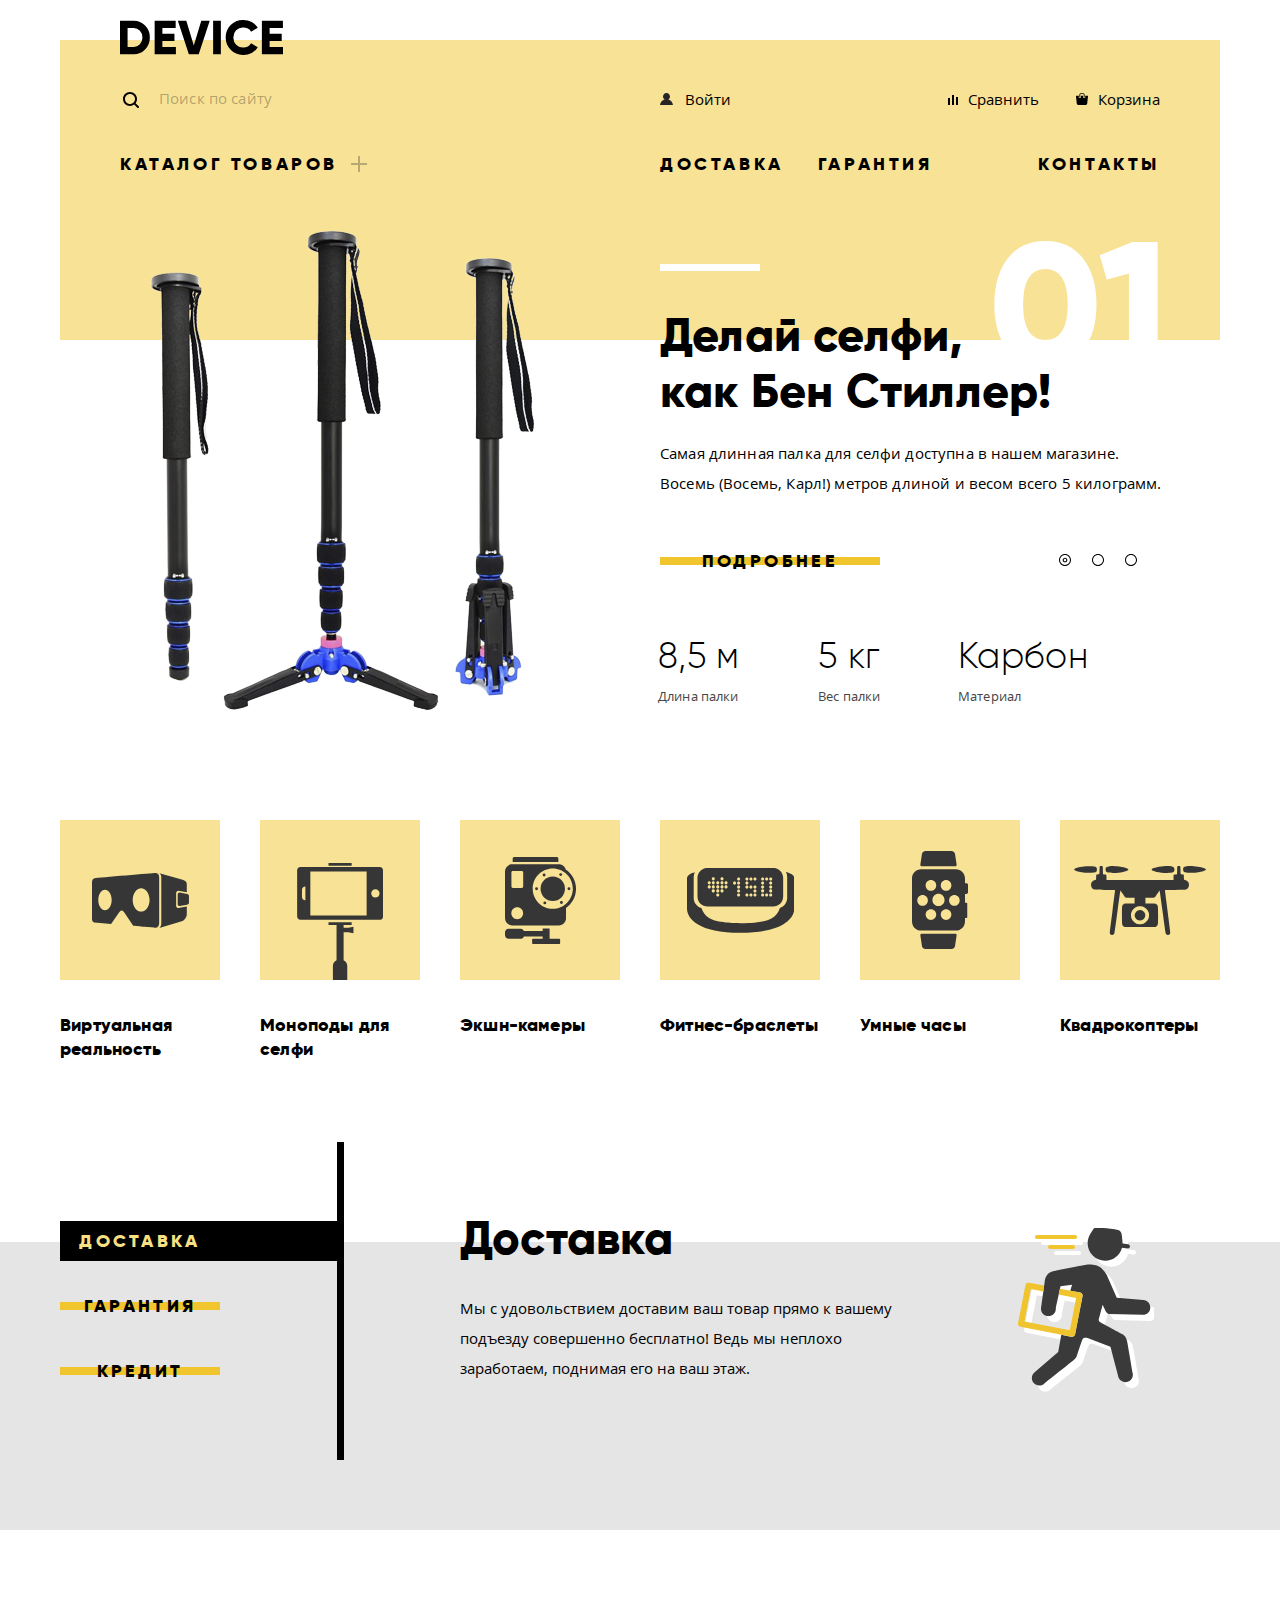
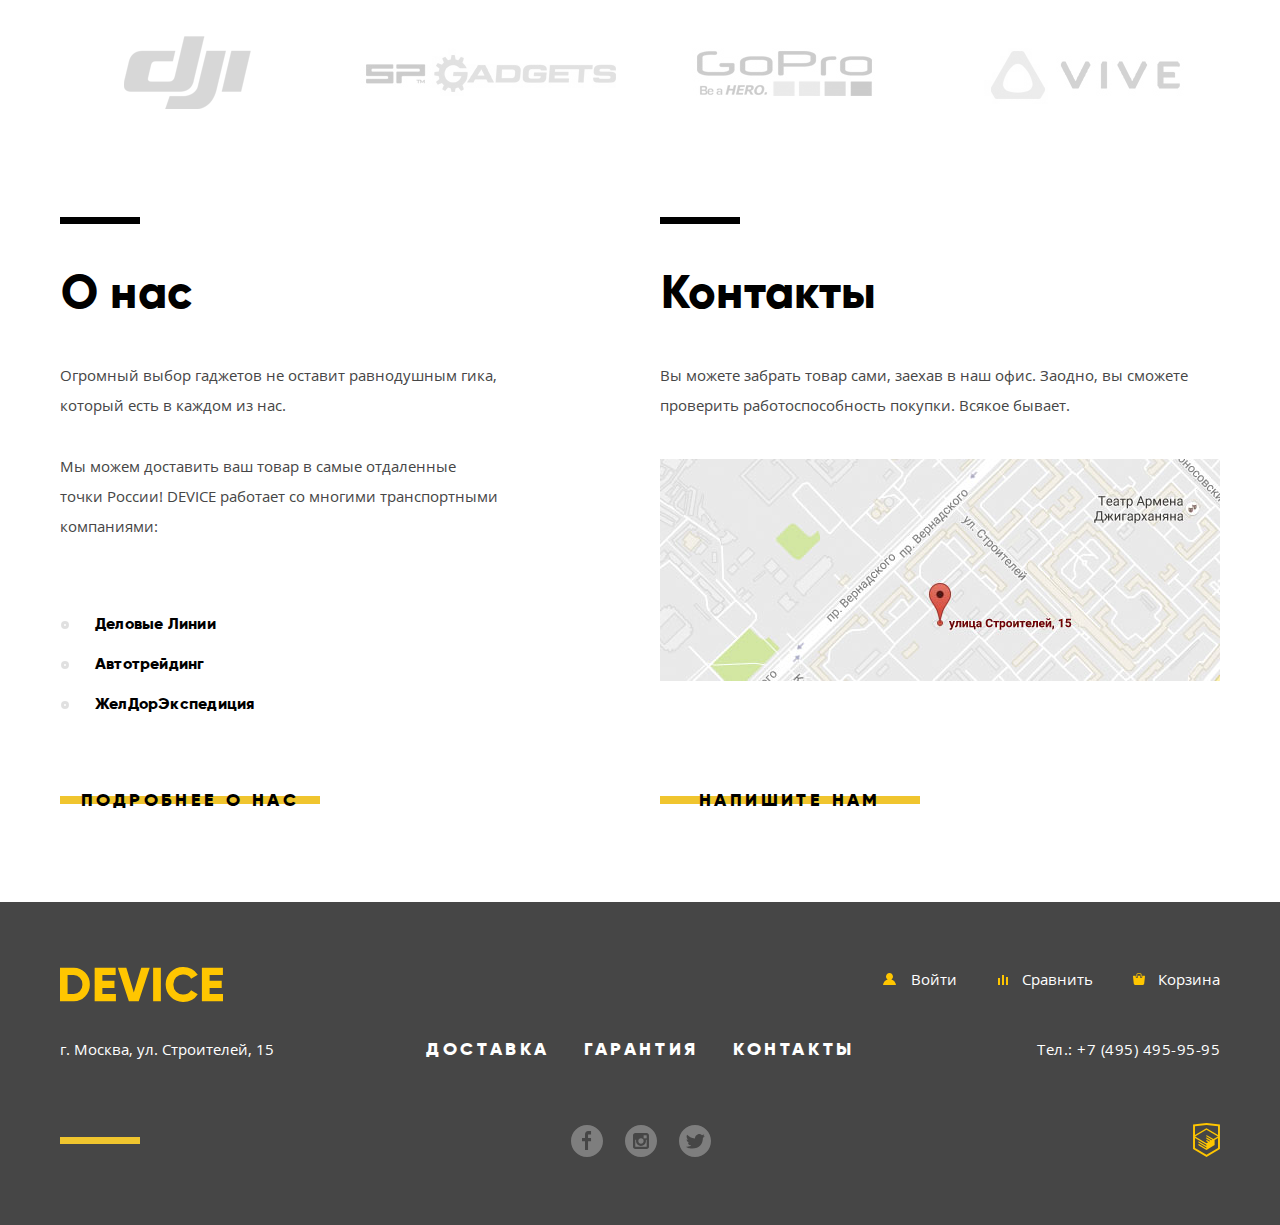
==== commit e9026212: "Подогнал изображения слайдера под макет. Меню католога сделал резиновым" ====
--- a/index.html
+++ b/index.html
@@ -34,16 +34,20 @@
       <div class="box-nav">
         <nav class="main-nav">
           <h2 class="main-nav-header">Каталог товаров</h2>
-          <div class="main-nav-box">
-            <ul class="main-nav-list">
-              <li class="main-nav-item"><a href="#">Виртуальная реальность</a></li>
-              <li class="main-nav-item"><a href="catalog.html">Моноподы для селфи</a></li>
-              <li class="main-nav-item"><a href="#">Экшн-камеры</a></li>
-              <li class="main-nav-item"><a href="#">Фитнес-браслеты</a></li>
-              <li class="main-nav-item"><a href="#">Умные часы</a></li>
-              <li class="main-nav-item"><a href="#">Квадрокоптеры</a></li>
-            </ul>
-          </div>
+          <ul class="main-nav-list">
+            <li class="main-nav-item">
+              <a href="#">Виртуальная реальность</a>
+              <a href="catalog.html">Моноподы для селфи</a>
+              <a href="#">Экшн-камеры</a>
+            </li>
+            <li class="main-nav-item">
+              <a href="#">Фитнес-браслеты</a>
+              <a href="#">Умные часы</a>
+            </li>
+            <li class="main-nav-item">
+              <a href="#">Квадрокоптеры</a>
+            </li>
+          </ul>
         </nav>
         <div class="box-serv">
           <a class="box-serv-deliver" href="#serv">Доставка</a>
@@ -70,7 +74,7 @@
       <section class="hit-item-box hit-item-box-1">
         <h3 class="visually-hidden ">Селфи палка</h3>
         <div class="hit-item-pic">
-          <img src="img/slider-1.png" alt="Селфи палка выполнена в чёрном цвете с небольшими синими вставками. Шлёфка у основания рукояти." width="384" height="486">
+          <img class="hit-item-pic-1" src="img/slider-1.png" alt="Селфи палка выполнена в чёрном цвете с небольшими синими вставками. Шлёфка у основания рукояти." width="384" height="486">
         </div>
         <div class="hit-item-desc">
           <p class="slogan">Делай селфи,<br>как Бен Стиллер!<br></p>
@@ -96,7 +100,7 @@
       <section class="hit-item-box hit-item-box-2">
         <h3 class="visually-hidden ">Фитнес браслет</h3>
         <div class="hit-item-pic">
-          <img src="img/slider-2.png" alt="Чёрный фитнес браслет с миниатюрным монохромным дисплеем по ширине ремешка. Ремешок силиконовый, чёрного цвета со ребристой поверхностью." width="345" height="485">
+          <img class="hit-item-pic-2" src="img/slider-2.png" alt="Чёрный фитнес браслет с миниатюрным монохромным дисплеем по ширине ремешка. Ремешок силиконовый, чёрного цвета со ребристой поверхностью." width="345" height="485">
         </div>
         <div class="hit-item-desc">
           <p class="slogan">Худеем<br>правильно!</p>
@@ -114,7 +118,7 @@
       <section class="hit-item-box hit-item-box-3">
         <h3 class="visually-hidden ">Квадрокоптер с лазером</h3>
         <div class="hit-item-pic">
-          <img src="img/slider-3.png" alt="Корпус узкий, вытянутый вверх и удлиненный. Каркас сделан из углеводородного волокна, а к корпусу он крепиться с помощью двух планок. Две планки, размещенные перпендикулярно корпусу, держат пропеллеры, отчего внешний вид квадрокоптера отдаленно напоминает букву «Н». Во время полета опоры квадрокоптера могут подниматься вверх и не загораживать линию огня для лазера." width="526" height="334">
+          <img class="hit-item-pic-3" src="img/slider-3.png" alt="Корпус узкий, вытянутый вверх и удлиненный. Каркас сделан из углеводородного волокна, а к корпусу он крепиться с помощью двух планок. Две планки, размещенные перпендикулярно корпусу, держат пропеллеры, отчего внешний вид квадрокоптера отдаленно напоминает букву «Н». Во время полета опоры квадрокоптера могут подниматься вверх и не загораживать линию огня для лазера." width="526" height="334">
         </div>
         <div class="hit-item-desc">
           <p class="slogan">Порхает как бабочка, жалит как пчела!</p>
--- a/css/style.css
+++ b/css/style.css
@@ -470,6 +470,7 @@
   background-color: transparent;
   cursor: pointer;
   z-index: 1;
+  outline:none;
 }
 
 .search-input:required{
@@ -621,42 +622,37 @@
   position: relative;
 }
 
-.main-nav-box{
-  position: absolute;
-  overflow: hidden;
-  bottom: -163px;
-  width: 1160px;
-  height: 162px;
-  left: -60px;
-  z-index: 2;
-}
-
 .main-nav-list{
   position: absolute;
-  display: flex;
-  flex-direction: column;
+  display: none;
+  flex-direction: row;
   flex-wrap: wrap;
   align-content: flex-start;
   box-sizing: border-box;
   width: 1160px;
-  height: 162px;
-  top: -100%;
-  z-index: 2;
-  padding-top: 23px;
+  min-height: 163px;
+  left: -60px;
+  top: 25px;
+  padding-top: 21px;
   padding-bottom: 23px;
   padding-left: 60px;
+  z-index: 2;
   background-color: #f8e296;
-  transition: all 0.2s linear;
+}
+
+.main-nav-header:active,
+.main-nav-list:hover,
+.main-nav-list:focus,
+.main-nav-header:focus+.main-nav-list,
+.main-nav-header:hover+.main-nav-list,
+.main-nav-header:active+.main-nav-list{
+  display: flex;
 }
 
 .main-nav-item a{
   display: block;
   min-width: 141px;
-  padding: 6px 59px 6px 0px;
-}
-
-.main-nav-item:nth-child(5){
-  padding-bottom: 10px;
+  padding: 6px 62px 6px 0px;
 }
 
 .main-nav-header:focus,
@@ -668,16 +664,6 @@
 .main-nav-header:active{
   cursor: pointer;
   opacity: 0.3;
-}
-
-.main-nav-header:active,
-.main-nav-list:hover,
-.main-nav-list:focus,
-.main-nav-header:focus+.main-nav-box .main-nav-list,
-.main-nav-header:hover+.main-nav-box .main-nav-list,
-.main-nav-header:active+.main-nav-box .main-nav-list{
-  top: 0px;
-  transition: all 0.2s linear;
 }
 
 /*================================================Слайдер=========================*/
@@ -710,6 +696,21 @@
   align-items: center;
 }
 
+.hit-item-pic-1{
+  position: absolute;
+  right: 52px;
+  top: 0px;
+}
+.hit-item-pic-2{
+  position: absolute;
+  right: 64px;
+  top: 13px;
+}
+.hit-item-pic-3{
+  position: absolute;
+  right: -31px;
+  top: 66px;
+}
 .hit-item-desc{
   position: relative;
   display: flex;
@@ -1050,9 +1051,6 @@
   min-width: 760px;
   min-height: 194px;
   margin: 25px 0px 76px 116px;
-/*  margin-top: 28px;
-  margin-left: 116px;
-  margin-bottom: 76px;*/
 }
 
 .services-desc section{
@@ -1591,6 +1589,8 @@
 .container-main{
   display: flex;
   justify-content: space-between;
+  width: 1200px;
+  margin: 0 auto;
 }
 /*-------------------хлебные крошки-------------*/
 .catalog-title{
@@ -1655,6 +1655,7 @@
   content: "";
   width: 0px;
   height: 0px;
+  border: 0px;
 }
 
 /*------------------------Список товаров----------------*/
@@ -1774,18 +1775,23 @@
   flex-wrap: wrap;
   width: 780px;
   padding-right: 20px;
-}
-
+  padding-top: 49px;
+}
+.container-sorting{
+  background-color: #ebebeb;
+  margin: 0 auto;
+}
 .sorting{
   display: flex;
   flex-wrap: wrap;
   align-items: flex-start;
   position: relative;
   box-sizing: border-box;
-  width: 780px;
+  width: 1160px;
   min-height: 70px;
-  padding-top: 20px;
-  margin-bottom: 49px;
+  padding-top: 21px;
+  padding-left: 381px;
+  margin: 0px auto;
   background-color: #ebebeb;
 }
 
@@ -1828,28 +1834,6 @@
   margin: 10px 0px 10px 19px;
 }
 
-/*.sorting::before{
-  content: "";
-  position: absolute;
-  top: 0px;
-  left: 0px;
-  width: 100vw;
-  height: 100%;
-  background-color: rgba(0, 0, 0, 0.08);
-  z-index: -1;
-}
-
-.sorting::after{
-  content: "";
-  position: absolute;
-  top: 0px;
-  right: 0px;
-  width: 100vw;
-  height: 100%;
-  background-color: rgba(0, 0, 0, 0.08);
-  z-index: -1;
-}*/
-
 .type-item a{
   opacity: 0.3;
 }
@@ -1948,9 +1932,26 @@
 }
 
 .item-filter h2{
+  position: absolute;
+  box-sizing: border-box;
+  min-height: 70px;
+  margin: 0px;
+  padding-top: 23px;
+  padding-right: 178.5px;
+  top: -70px;
+  left: 80px;
+  z-index: 1;
   font-size: 16px;
-  margin: 0px;
-  padding: 22px 28px 22px 60px;
+}
+.item-filter h2::after{
+  content: "";
+  position: absolute;
+  top: 0px;
+  right: 0px;
+  width: 100vw;
+  height: 100%;
+  background-color: #dcdcdc;
+  z-index: -1;
 }
 
 .item-form{
@@ -1967,7 +1968,7 @@
 }
 
 .price-adjust legend{
-  padding-bottom: 35px;
+  padding-bottom: 31px;
 }
 
 .price-controls{
@@ -2048,7 +2049,7 @@
 
 /*-------------------------Цвет--------------*/
 .color-chbox legend{
-  padding-bottom: 18px;
+  padding-bottom: 16px;
 }
 
 .item-form .color-chbox{
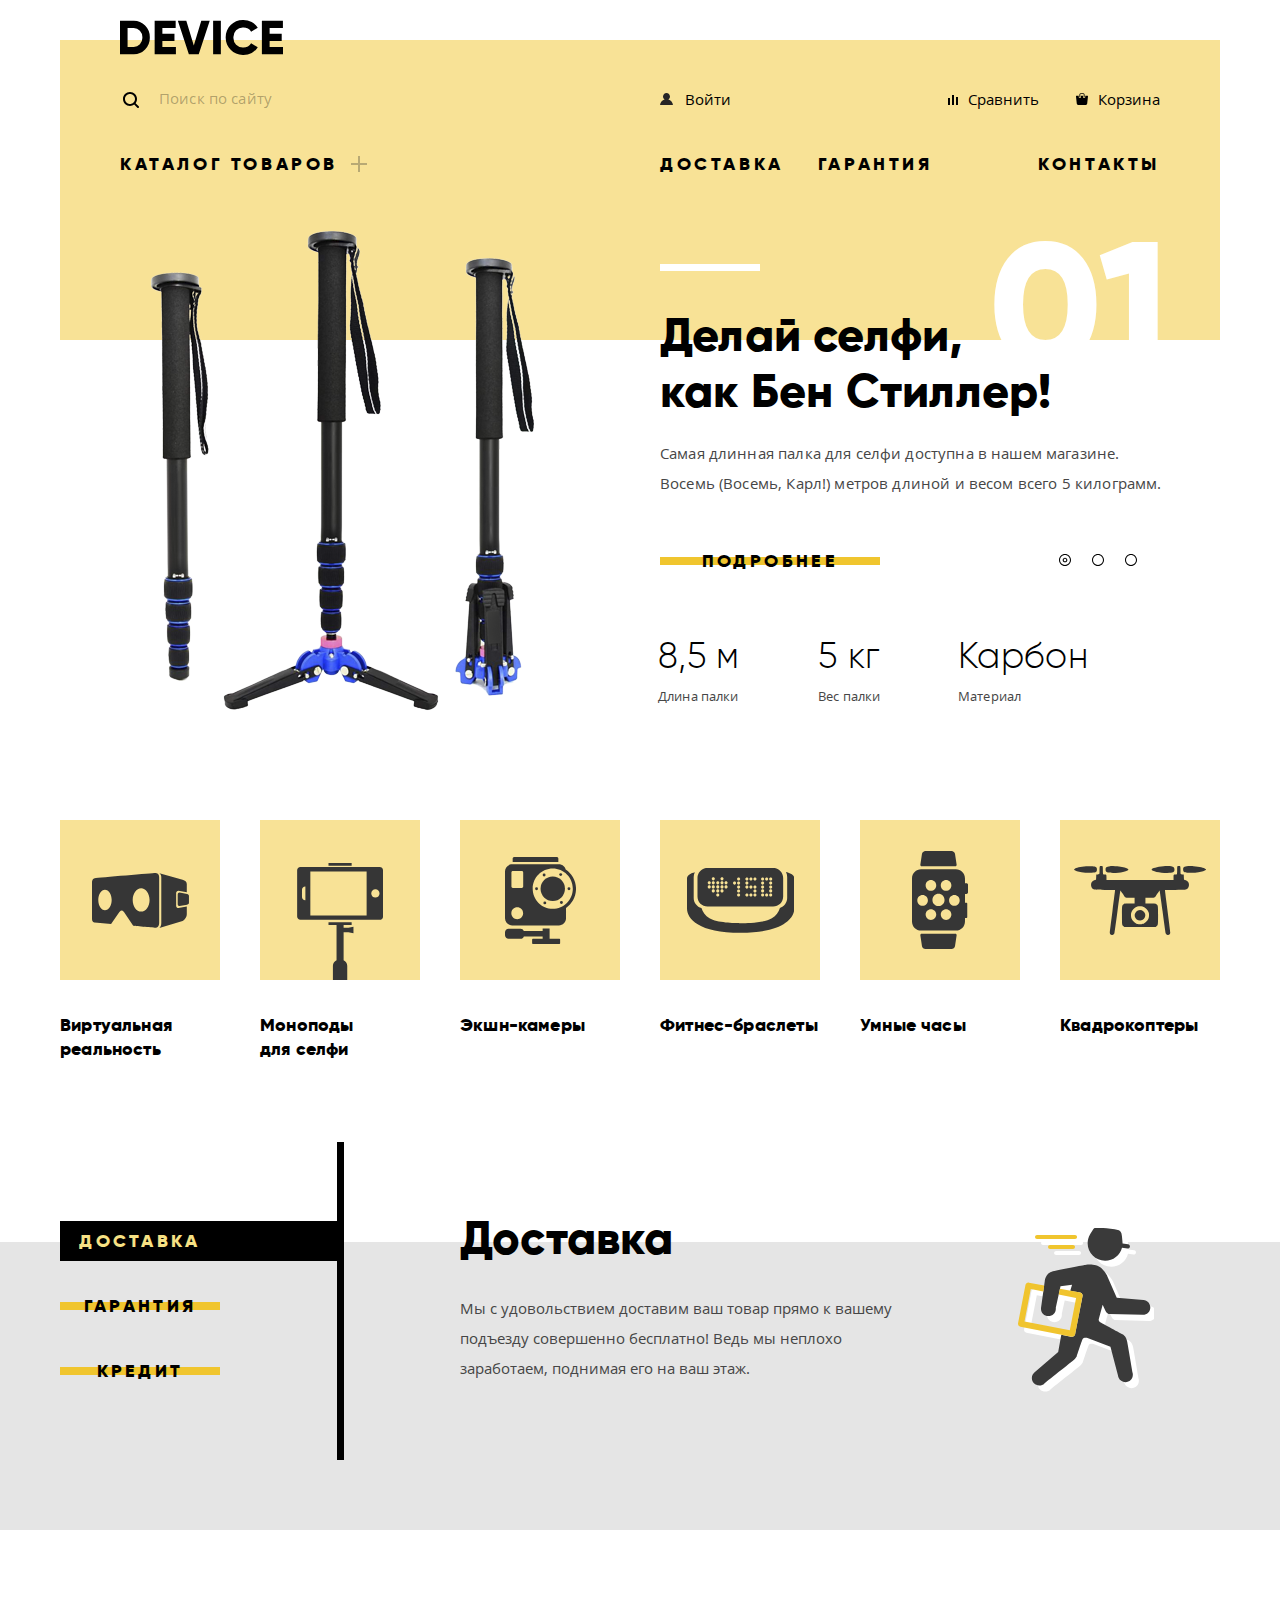
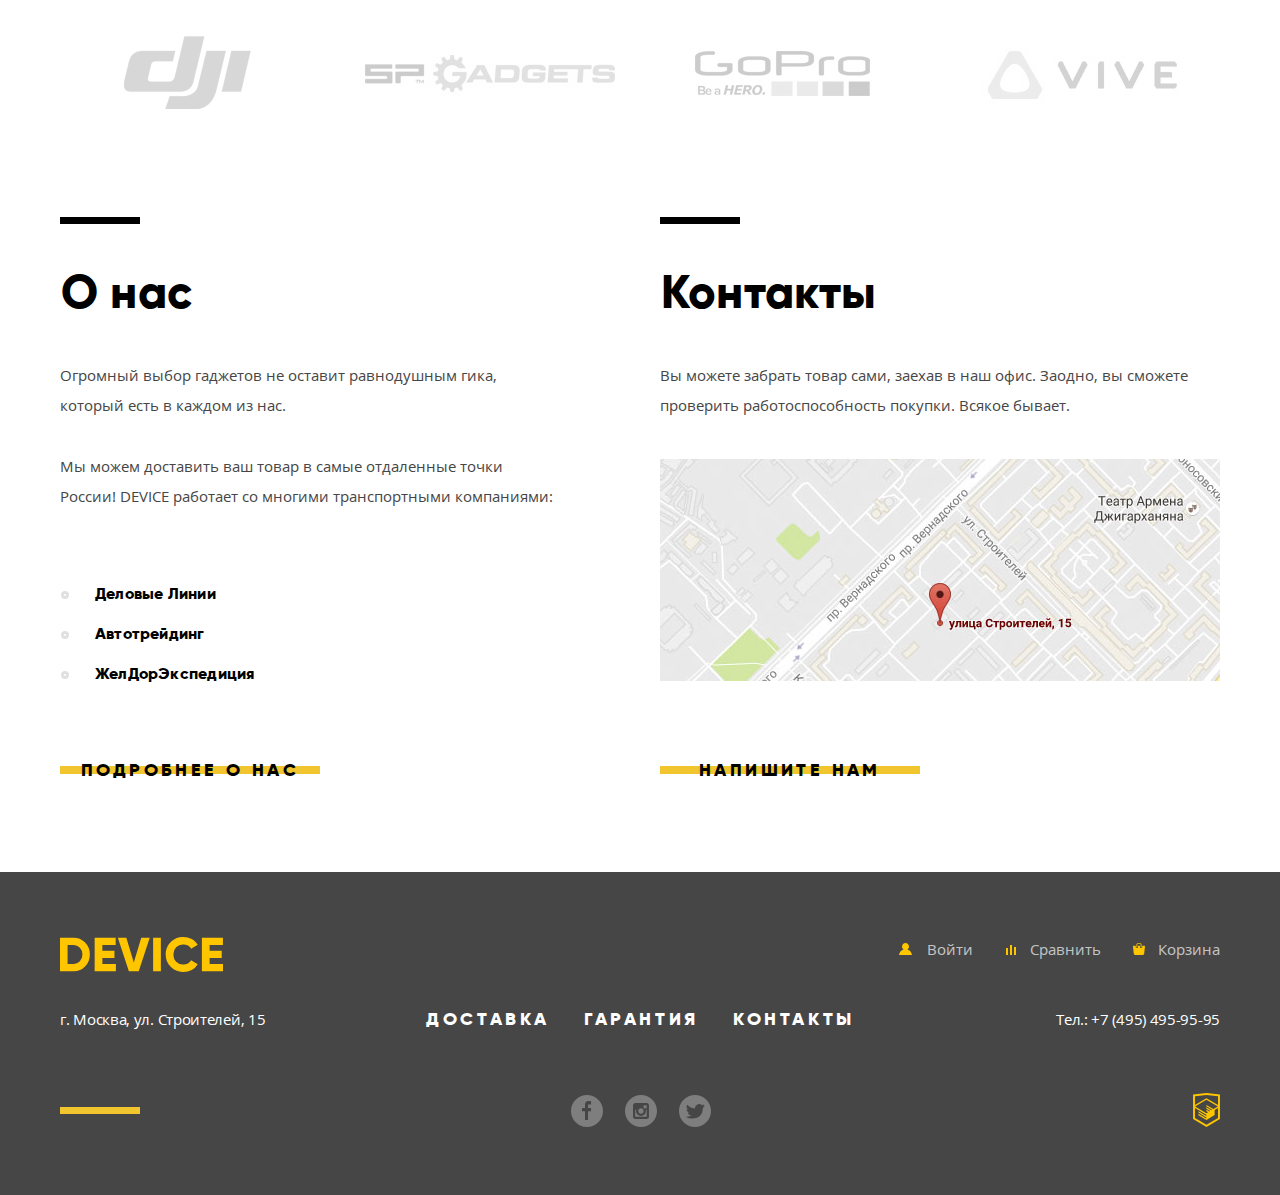
==== commit 8447c084: "Исправил ошибки первой попытки защиты проекта" ====
--- a/index.html
+++ b/index.html
@@ -6,17 +6,14 @@
   <meta name="description" content="Гаджеты по доступным ценам. Доставка по России. Гарантия возврата. Работаем без выходных.">
   <title>DEVICE интернет-магазин гаджетов</title>
   <link rel="stylesheet" href="css/normalize.css">
-  <link rel="stylesheet" href="css/style.css">
+  <link rel="stylesheet" href="css/style-min.css">
 </head>
 
 <body>
-  <!--  -->
-  <!-----------------------------------Шапка------------------------------------->
-  <!--  -->
   <header class="main-headline" id="header">
     <div class="container container-headline">
       <h1 class="visually-hidden">DEVICE интернет-магазин гаджетов</h1>
-      <img class="header-logo" src="img/logo.svg" alt="DEVICE интернет-магазин гаджетов" width="163" height="35">
+      <a class="header-logo header-logo-index"><img src="img/logo.svg" alt="DEVICE интернет-магазин гаджетов" width="163" height="35"></a>
       <div class="box-user">
         <form class="search" method="get" action="https://echo.htmlacademy.ru">
           <input class="search-input" id="search-fld" type="search" name="search" placeholder="Поиск по сайту" required>
@@ -33,7 +30,7 @@
       </div>
       <div class="box-nav">
         <nav class="main-nav">
-          <h2 class="main-nav-header">Каталог товаров</h2>
+          <h2 class="main-nav-header"><a href="#">Каталог товаров</a></h2>
           <ul class="main-nav-list">
             <li class="main-nav-item">
               <a href="#">Виртуальная реальность</a>
@@ -58,9 +55,6 @@
     </div>
   </header>
   <main>
-    <!--  -->
-    <!-- ----------------------------------Слайдер------------------------------------->
-    <!--  -->
     <section class="slider-hits">
       <h2 class="visually-hidden">Промо-слайдер</h2>
       <input class="visually-hidden" type="radio" id="hit-item-1" name="slider-ctr" checked>
@@ -77,22 +71,22 @@
           <img class="hit-item-pic-1" src="img/slider-1.png" alt="Селфи палка выполнена в чёрном цвете с небольшими синими вставками. Шлёфка у основания рукояти." width="384" height="486">
         </div>
         <div class="hit-item-desc">
-          <p class="slogan">Делай селфи,<br>как Бен Стиллер!<br></p>
+          <p class="slogan">Делай селфи,<br>как Бен Стиллер!</p>
           <p>Самая длинная палка для селфи доступна в нашем магазине. Восемь (Восемь, Карл!) метров длиной и весом всего 5 килограмм.</p>
           <a class="hit-about-btn" href="catalog.html">Подробнее</a>
           <span class="visually-hidden">Характеристики</span>
           <dl class="list-feature">
             <div class="feature-box">
-              <dt>Длина палки</dt>
-              <dd>8,5 м</dd>
-            </div>
-            <div class="feature-box">
-              <dt>Вес палки</dt>
-              <dd>5 кг</dd>
-            </div>
-            <div class="feature-box">
-              <dt>Материал</dt>
-              <dd>Карбон</dd>
+              <dt class="feature-term">Длина палки</dt>
+              <dd class="feature-desc">8,5 м</dd>
+            </div>
+            <div class="feature-box">
+              <dt class="feature-term">Вес палки</dt>
+              <dd class="feature-desc">5 кг</dd>
+            </div>
+            <div class="feature-box">
+              <dt class="feature-term">Материал</dt>
+              <dd class="feature-desc">Карбон</dd>
             </div>
           </dl>
         </div>
@@ -109,8 +103,8 @@
           <span class="visually-hidden">Характеристики</span>
           <dl class="list-feature">
             <div class="feature-box">
-              <dt>Без подзарядки</dt>
-              <dd>48 часов</dd>
+              <dt class="feature-term">Без подзарядки</dt>
+              <dd class="feature-desc">48 часов</dd>
             </div>
           </dl>
         </div>
@@ -127,34 +121,28 @@
           <span class="visually-hidden">Характеристики</span>
           <dl class="list-feature">
             <div class="feature-box">
-              <dt>Дальность полета</dt>
-              <dd>800 м</dd>
-            </div>
-            <div class="feature-box">
-              <dt>Радиус&#160;поражения</dt>
-              <dd>50м</dd>
+              <dt class="feature-term">Дальность полета</dt>
+              <dd class="feature-desc">800 м</dd>
+            </div>
+            <div class="feature-box">
+              <dt class="feature-term">Радиус&#160;поражения</dt>
+              <dd class="feature-desc">50м</dd>
             </div>
           </dl>
         </div>
       </section>
     </section>
-    <!--  -->
-    <!-- ----------------------------------Популярные товары------------------------------------->
-    <!--  -->
     <section class="product-nav">
       <h2 class="visually-hidden">Популярные товары</h2>
       <ul class="pop-goods-list">
         <li class="pop-goods-item pop-item-1"><a href="#">Виртуальная реальность</a></li>
-        <li class="pop-goods-item pop-item-2"><a href="catalog.html">Моноподы для селфи</a></li>
+        <li class="pop-goods-item pop-item-2"><a href="catalog.html">Моноподы для&#160;селфи</a></li>
         <li class="pop-goods-item pop-item-3"><a href="#">Экшн-камеры</a></li>
         <li class="pop-goods-item pop-item-4"><a href="#">Фитнес-браслеты</a></li>
         <li class="pop-goods-item pop-item-5"><a href="#">Умные часы</a></li>
         <li class="pop-goods-item pop-item-6"><a href="#">Квадрокоптеры</a></li>
       </ul>
     </section>
-    <!--  -->
-    <!-- ----------------------------------Сервис------------------------------------->
-    <!--  -->
     <section class="services" id="serv">
       <h2 class="visually-hidden">Сервис</h2>
       <div class="box-services">
@@ -182,9 +170,6 @@
         </div>
       </div>
     </section>
-    <!--  -->
-    <!-- ----------------------------------Популярные бренды------------------------------------->
-    <!--  -->
     <section class="pop-brands">
       <h2 class="visually-hidden">Популярные бренды</h2>
       <ul class="pop-brands-list">
@@ -206,14 +191,11 @@
         </li>
       </ul>
     </section>
-    <!--  -->
-    <!-- ------------------------------------Контакты------------------------------------->
-    <!--  -->
     <div class="box-contacts">
       <section class="benefits">
         <h2 class="benefits-header">О нас</h2>
         <p>Огромный выбор гаджетов не оставит равнодушным гика, который&#160;есть&#160;в каждом из нас.</p>
-        <p>Мы можем доставить ваш товар в самые отдаленные точки&#160;России! DEVICE работает со многими транспортными компаниями:</p>
+        <p>Мы можем доставить ваш товар в самые отдаленные точки России! DEVICE работает со многими транспортными компаниями:</p>
         <ul class="delivery-list">
           <li class="delivery-item">Деловые Линии</li>
           <li class="delivery-item">Автотрейдинг</li>
@@ -229,10 +211,7 @@
       </section>
     </div>
   </main>
-  <!--  -->
-  <!-- ------------------------------------Подвал------------------------------------->
-  <!--  -->
-  <footer>
+  <footer class="main-ftr">
     <div class="box-ftr">
       <div class="box-ftr-1">
         <a class="footer-logo" href="#header"><img src="img/logo-ftr.svg" alt="DEVICE интернет-магазин гаджетов" width="163" height="35"></a>
@@ -272,9 +251,6 @@
       </div>
     </div>
   </footer>
-  <!--  -->
-  <!-- -------------------------------Модальные окна--------------------------------->
-  <!--  -->
   <section class="modal modal-fb">
     <h2 class="visually-hidden">Форма обратной связи</h2>
     <form action="https://echo.htmlacademy.ru" class="fb-form" method="post">
@@ -300,7 +276,7 @@
     <iframe class="modal-map-frame" src="https://yandex.ru/map-widget/v1/-/CCQpFR~6" width="960" height="560" allowfullscreen></iframe>
     <button class="modal-close" type="button"><span class="visually-hidden">Закрыть</span></button>
   </section>
-  <script src="js/script.js"></script>
+  <script src="js/script-min.js"></script>
 </body>
 
 </html>
--- a/css/style-min.css
+++ b/css/style-min.css
@@ -0,0 +1 @@
+@font-face{font-family:Gilroy;src:url(../fonts/gilroylight.woff2) format("woff2");src:url(../fonts/gilroylight.woff) format("woff");font-variant:normal;font-stretch:normal;font-weight:300;font-style:normal}@font-face{font-family:"Gilroy ExtraBold";src:url(../fonts/gilroyextrabold.woff2) format("woff2");src:url(../fonts/gilroyextrabold.woff) format("woff");font-variant:normal;font-stretch:normal;font-weight:800;font-style:normal}@font-face{font-family:"Open Sans";src:url(../fonts/opensans.woff2) format("woff2");src:url(../fonts/opensans.woff) format("woff");font-variant:normal;font-stretch:normal;font-weight:400;font-style:normal}@font-face{font-family:"Open Sans Light";src:url(../fonts/opensanslight.woff2) format("woff2");src:url(../fonts/opensanslight.woff) format("woff");font-variant:normal;font-stretch:normal;font-weight:300;font-style:normal}@-webkit-keyframes bounce{0%{-webkit-transform:translateY(-2000px);transform:translateY(-2000px)}70%{-webkit-transform:translateY(30px);transform:translateY(30px)}90%{-webkit-transform:translateY(-10px);transform:translateY(-10px)}100%{-webkit-transform:translateY(0);transform:translateY(0)}}@keyframes bounce{0%{-webkit-transform:translateY(-2000px);transform:translateY(-2000px)}70%{-webkit-transform:translateY(30px);transform:translateY(30px)}90%{-webkit-transform:translateY(-10px);transform:translateY(-10px)}100%{-webkit-transform:translateY(0);transform:translateY(0)}}@-webkit-keyframes shake{0%,100%{-webkit-transform:translateX(0);transform:translateX(0)}10%,30%,50%,70%,90%{-webkit-transform:translateX(-10px);transform:translateX(-10px)}20%,40%,60%,80%{-webkit-transform:translateX(10px);transform:translateX(10px)}}@keyframes shake{0%,100%{-webkit-transform:translateX(0);transform:translateX(0)}10%,30%,50%,70%,90%{-webkit-transform:translateX(-10px);transform:translateX(-10px)}20%,40%,60%,80%{-webkit-transform:translateX(10px);transform:translateX(10px)}}.visually-hidden{position:absolute;overflow:hidden;clip:rect(0 0 0 0);width:1px;height:1px;margin:-1px;padding:0;border:0}body{margin:0;padding:0;font-family:"Open Sans",Arial,sans-serif;font-size:15px;line-height:24px;font-weight:300;color:#000;background-color:#fff}.container{width:1200px;margin:0 auto;-webkit-box-sizing:border-box;box-sizing:border-box}a{text-decoration:none;color:#000}a:hover,button:hover{opacity:.6}a:active,button:active{opacity:.3}.breadcrumbs ul,.color-chbox ul,.delivery-list,.main-nav-list,.option-radio ul,.pagination-list,.pop-brands ul,.pop-goods-list,.services-list,.services-menu,.services-nav,.social,.social ul,.sorting-order,.sorting-type{list-style:inside none;padding:0;margin:0}.search-input{border:none;font-size:15px;font-weight:300;line-height:30px;letter-spacing:.15px}.about-btn,.benefits-header,.box-serv,.btn-to-cart,.catalog-title,.contacts,.contacts-btn,.contacts-header,.delivery-item,.fb-submit,.hit-about-btn,.item-filter h2,.item-form legend,.item-form-btn,.item-name,.main-nav-header,.pagination-btn,.pagination-item,.pop-goods-list,.services-list,.services-menu,.services-nav,.services-title,.slogan,.sorting-title{font-family:"Gilroy ExtraBold",Arial,sans-serif;font-size:18px;font-weight:400;text-transform:uppercase;letter-spacing:3.6px}.item-form legend,.pop-goods-list{letter-spacing:.18px;text-transform:inherit}.services-menu{letter-spacing:2.15px;line-height:24px}.benefits-header,.catalog-title,.contacts-header,.delivery-item,.services-title,.slogan{font-size:47px;line-height:48px;letter-spacing:.21px}.delivery-item{font-size:16px;line-height:40px;list-style-position:inside}.benefits p,.contacts-sect p,.services-desc p{line-height:30px;margin:0}.about-btn,.btn-to-cart,.contacts-btn,.fb-submit,.hit-about-btn,.item-form-btn{font-size:18px;line-height:24px;text-transform:uppercase;letter-spacing:2.15px}.box-contacts,.box-ftr,.box-services,.pop-brands,.product-nav,.slider-hits,header,main{-webkit-box-sizing:border-box;box-sizing:border-box;margin:auto;position:relative}.box-contacts a:active,.box-contacts a:focus,.box-contacts a:hover,.btn-to-cart:active,.btn-to-cart:focus,.btn-to-cart:hover,.fb-submit:active,.fb-submit:focus,.fb-submit:hover,.hit-about-btn:active,.hit-about-btn:focus,.hit-about-btn:hover,.item-form-btn:active,.item-form-btn:focus,.item-form-btn:hover{opacity:1}.about-btn,.btn-to-cart,.contacts-btn,.fb-submit,.hit-about-btn,.item-form-btn{position:relative;text-align:center;letter-spacing:3.4px;-webkit-box-sizing:border-box;box-sizing:border-box;padding:8px 20px;min-width:260px;min-height:40px}.about-btn::before,.btn-to-cart::before,.contacts-btn::before,.fb-submit::before,.hit-about-btn::before,.item-form-btn::before{content:"";position:absolute;top:50%;left:0;width:100%;height:8px;margin-top:-4px;z-index:-1;background-color:#f0c52e;-webkit-transition:all .1s linear;-o-transition:all .1s linear;transition:all .1s linear}.about-btn:hover::before,.btn-to-cart:hover::before,.contacts-btn:hover::before,.fb-submit:hover::before,.hit-about-btn:hover::before,.item-form-btn:hover::before{top:0;height:40px;margin:0;-webkit-transition:all .3s linear;-o-transition:all .3s linear;transition:all .3s linear}.about-btn:active,.btn-to-cart:active,.contacts-btn:active,.fb-submit:active,.hit-about-btn:active,.item-form-btn:active{color:rgba(0,0,0,.3);-webkit-transition:all .1s linear;-o-transition:all .1s linear;transition:all .1s linear}.contacts,.main-nav-header,.main-nav-item,.main-nav-list{margin:0}.main-headline{display:-webkit-box;display:-ms-flexbox;display:flex;width:1200px}.container-headline{width:1160px;display:-webkit-box;display:-ms-flexbox;display:flex;-webkit-box-orient:vertical;-webkit-box-direction:normal;-ms-flex-direction:column;flex-direction:column;-webkit-box-align:center;-ms-flex-align:center;align-items:center;position:relative;min-height:300px;margin:40px auto 0;padding:42px 60px 125px;background-color:#f8e296}.catalog-headline{min-height:186px;padding-bottom:0}.header-logo{position:absolute;top:-20px;left:60px}.header-logo-index,.header-logo-index:active,.header-logo-index:focus,.header-logo-index:hover{opacity:1}.box-user{display:-webkit-box;display:-ms-flexbox;display:flex;width:1040px;-webkit-box-orient:horizontal;-webkit-box-direction:normal;-ms-flex-direction:row;flex-direction:row;-webkit-box-pack:justify;-ms-flex-pack:justify;justify-content:space-between;-webkit-box-align:center;-ms-flex-align:center;align-items:center;margin-bottom:38px}.box-user-inner{display:-webkit-box;display:-ms-flexbox;display:flex;-webkit-box-orient:horizontal;-webkit-box-direction:normal;-ms-flex-direction:row;flex-direction:row;-ms-flex-wrap:wrap;flex-wrap:wrap;-webkit-box-pack:justify;-ms-flex-pack:justify;justify-content:space-between;position:relative;width:500px;margin-top:2px}.box-user-purchase{display:-webkit-box;display:-ms-flexbox;display:flex;width:212px;-webkit-box-orient:horizontal;-webkit-box-direction:normal;-ms-flex-direction:row;flex-direction:row;-ms-flex-wrap:wrap;flex-wrap:wrap;-webkit-box-pack:justify;-ms-flex-pack:justify;justify-content:space-between;-webkit-box-align:center;-ms-flex-align:center;align-items:center}.box-user .login{padding-left:25px;position:relative}.box-user .log-out{color:rgba(0,0,0,.3);margin-right:40px}.box-user .compare{position:relative;padding-left:20px}.box-user .cart{position:relative;padding-left:22px;margin-left:auto}.box-user-inner .login::before{content:url(../img/user.svg);position:absolute;left:0}.box-user-inner .compare::before{content:url(../img/compare.svg);position:absolute;left:0}.box-user-inner .cart::before{content:url(../img/cart.svg);position:absolute;left:0}.log-out:focus,.log-out:hover{opacity:1;color:rgba(0,0,0,1)}.log-out:active{opacity:1;color:rgba(0,0,0,.1)}.search{position:relative;margin-left:37px;-ms-flex-item-align:start;align-self:flex-start}.search-input{display:inline-block;position:relative;width:300px;min-height:30px;vertical-align:baseline;background-color:transparent;cursor:pointer;z-index:1;outline:0}.search-input:required{-webkit-box-shadow:none;box-shadow:none;border:none}.search-input::-webkit-input-placeholder{color:rgba(0,0,0,.3)}.search-input:-ms-input-placeholder{color:rgba(0,0,0,.3)}.search-input::-ms-input-placeholder{color:rgba(0,0,0,.3)}.search-input::placeholder{color:rgba(0,0,0,.3)}.search-input:hover::-webkit-input-placeholder{color:rgba(0,0,0,.6)}.search-input:hover:-ms-input-placeholder{color:rgba(0,0,0,.6)}.search-input:hover::-ms-input-placeholder{color:rgba(0,0,0,.6)}.search-input:hover::placeholder{color:rgba(0,0,0,.6)}.search-input:focus::-webkit-input-placeholder{font-size:0}.search-input:focus:-ms-input-placeholder{font-size:0}.search-input:focus::-ms-input-placeholder{font-size:0}.search-input:focus::placeholder{font-size:0}.search-lab{width:356px;height:42px;position:absolute;top:0;left:-34px;cursor:pointer}.search-lab::before{content:url(../img/search.svg);position:absolute;top:8px;left:0;width:16px;height:16px;cursor:pointer}.search-btn:active~.search-lab::after,.search-input:focus~.search-lab::after{content:"";position:absolute;bottom:0;left:3px;display:block;width:440px;height:2px;background-color:#000}.search-btn{position:absolute;-webkit-box-sizing:border-box;box-sizing:border-box;bottom:-9px;right:-109px;min-width:85px;max-height:0;padding:0 10px;border:2px solid #000;border-bottom:none;cursor:pointer;overflow:hidden;background-color:transparent;visibility:hidden;-webkit-transition:all .1s linear;-o-transition:all .1s linear;transition:all .1s linear}.search-btn:focus,.search-input:focus~.search-btn{max-height:60px;padding:14px 10px;visibility:visible;-webkit-transition:all .2s linear;-o-transition:all .2s linear;transition:all .2s linear}.search-btn:hover{opacity:1;color:#fff;background-color:#000;-webkit-transition:all .2s linear;-o-transition:all .2s linear;transition:all .2s linear}.search-btn:active{color:rgba(255,255,255,.3)}.box-nav{display:-webkit-box;display:-ms-flexbox;display:flex;width:1040px;-webkit-box-orient:horizontal;-webkit-box-direction:normal;-ms-flex-direction:row;flex-direction:row;-webkit-box-pack:justify;-ms-flex-pack:justify;justify-content:space-between;-ms-flex-wrap:wrap;flex-wrap:wrap}.box-serv,.main-nav{display:-webkit-box;display:-ms-flexbox;display:flex;-webkit-box-orient:horizontal;-webkit-box-direction:normal;-ms-flex-direction:row;flex-direction:row;-webkit-box-pack:justify;-ms-flex-pack:justify;justify-content:space-between;-ms-flex-wrap:wrap;flex-wrap:wrap}.main-nav-header{padding-right:32px;position:relative;-webkit-box-sizing:border-box;box-sizing:border-box;max-width:520px}.box-serv{-webkit-box-pack:start;-ms-flex-pack:start;justify-content:flex-start;width:500px}.box-serv-deliver{margin-right:34px}.box-serv-contacts{margin-left:auto}.main-nav-header::before{content:"";position:absolute;width:2px;height:16px;right:10px;top:4px;background-color:#b8a974}.main-nav-header::after{content:"";position:absolute;width:2px;height:16px;right:10px;top:4px;background-color:#b8a974;-webkit-transform:rotate(90deg);-ms-transform:rotate(90deg);transform:rotate(90deg)}.main-nav{position:relative}.main-nav-list{position:absolute;display:none;-webkit-box-orient:horizontal;-webkit-box-direction:normal;-ms-flex-direction:row;flex-direction:row;-ms-flex-wrap:wrap;flex-wrap:wrap;-ms-flex-line-pack:start;align-content:flex-start;-webkit-box-sizing:border-box;box-sizing:border-box;width:1160px;min-height:163px;left:-60px;top:24px;padding-top:21px;padding-bottom:23px;padding-left:60px;z-index:2;background-color:#f8e296}.main-nav-header:active,.main-nav-header:active+.main-nav-list,.main-nav-header:focus+.main-nav-list,.main-nav-header:hover+.main-nav-list,.main-nav-list:focus,.main-nav-list:hover{display:-webkit-box;display:-ms-flexbox;display:flex}.main-nav-item a{display:block;min-width:141px;padding:6px 62px 6px 0}.slider-hits{top:-113px;width:1200px;padding:0 20px 0;margin-bottom:-6px}.hit-item-box{display:none;min-height:486px}#hit-item-1:checked~.hit-item-box-1,#hit-item-2:checked~.hit-item-box-2,#hit-item-3:checked~.hit-item-box-3{display:-webkit-box;display:-ms-flexbox;display:flex;-webkit-box-pack:justify;-ms-flex-pack:justify;justify-content:space-between}.hit-item-pic{min-width:526px;min-height:486px;position:relative;display:-webkit-box;display:-ms-flexbox;display:flex;-webkit-box-pack:center;-ms-flex-pack:center;justify-content:center;-webkit-box-align:center;-ms-flex-align:center;align-items:center}.hit-item-pic-1{position:absolute;right:52px;top:0}.hit-item-pic-2{position:absolute;right:64px;top:13px}.hit-item-pic-3{position:absolute;right:-31px;top:66px}.hit-item-desc{position:relative;display:-webkit-box;display:-ms-flexbox;display:flex;-webkit-box-orient:vertical;-webkit-box-direction:normal;-ms-flex-direction:column;flex-direction:column;-webkit-box-align:start;-ms-flex-align:start;align-items:flex-start;width:500px;padding-right:60px;z-index:1}.hit-item-desc::before{content:"";position:absolute;width:100px;height:7px;background-color:#fff;top:37px}.hit-item-box::after{content:"";font-family:"Gilroy ExtraBold",Arial,sans-serif;position:absolute;top:-11px;right:70px;font-weight:800;font-size:179px;line-height:179px;color:#fff}.hit-item-box-1::after{content:"01"}.hit-item-box-2::after{content:"02"}.hit-item-box-3::after{content:"03"}.nav-slider{position:absolute;display:-webkit-box;display:-ms-flexbox;display:flex;bottom:147px;right:82px;z-index:2}.nav-slider label{display:inline-block;width:12px;height:12px;margin-right:21px;vertical-align:top;background-image:url(../img/slider-button-off.svg);background-size:contain;cursor:pointer}#hit-item-1:checked~.nav-slider label:nth-child(1),#hit-item-2:checked~.nav-slider label:nth-child(2),#hit-item-3:checked~.nav-slider label:nth-child(3){background-image:url(../img/slider-button-on.svg)}.slogan{text-transform:inherit;line-height:56px;margin:80px 0 4px;width:530px}.slogan+p{line-height:30px;letter-spacing:.15px;margin-bottom:175px;min-height:95px;width:510px;color:#464646}.hit-about-btn{position:absolute;bottom:132px;min-width:220px}.list-feature{position:absolute;display:-webkit-box;display:-ms-flexbox;display:flex;-webkit-box-pack:start;-ms-flex-pack:start;justify-content:flex-start;bottom:7px;left:-2px;max-width:500px;border:0;margin:0}.feature-box{display:-webkit-box;display:-ms-flexbox;display:flex;-webkit-box-orient:vertical;-webkit-box-direction:reverse;-ms-flex-direction:column-reverse;flex-direction:column-reverse}.feature-box,.feature-desc,.feature-term{padding:0;margin:0}.feature-box{min-width:140px}.feature-box:nth-child(1){min-width:160px}.feature-desc{font-family:Gilroy,Arial,sans-serif;font-size:36px;font-weight:300;line-height:50px;letter-spacing:.36px;padding-bottom:5px;text-align:left}.feature-term{font-size:13px;line-height:20px;letter-spacing:.13px;text-align:left;color:#464646}.product-nav{width:1200px;padding:0 20px 0}.pop-goods-item a:active,.pop-goods-item a:focus,.pop-goods-item a:hover{opacity:1}.pop-goods-list{display:-webkit-box;display:-ms-flexbox;display:flex;-ms-flex-wrap:wrap;flex-wrap:wrap;min-height:238px;margin-bottom:41px}.pop-goods-item{width:160px;min-height:238px;margin-bottom:40px;margin-right:40px}.pop-goods-item:nth-child(6n){margin-right:0;position:relative}.pop-goods-item a{display:block;width:160px;min-height:241px}.pop-goods-item a::before{content:"";display:block;position:relative;width:160px;height:160px;margin-bottom:33px;background:#f8e296;-webkit-transition:all .1s linear;-o-transition:all .1s linear;transition:all .1s linear}.pop-goods-item a:hover::before{content:"";background:#f0c52e;-webkit-transition:all .2s linear;-o-transition:all .2s linear;transition:all .2s linear}.pop-goods-item.pop-item-1 a::before{background-image:url(../img/popular-1.svg);background-position:50% 50%;background-repeat:no-repeat}.pop-goods-item.pop-item-2 a::before{background-image:url(../img/popular-2.svg);background-position:50% 100%;background-repeat:no-repeat}.pop-goods-item.pop-item-3 a::before{background-image:url(../img/popular-3.svg);background-position:50% 50%;background-repeat:no-repeat}.pop-goods-item.pop-item-4 a::before{background-image:url(../img/popular-4.svg);background-position:50% 50%;background-repeat:no-repeat}.pop-goods-item.pop-item-5 a::before{background-image:url(../img/popular-5.svg);background-position:50% 50%;background-repeat:no-repeat}.pop-goods-item.pop-item-6 a::before{background-image:url(../img/popular-6.svg);background-position:50% 50%;background-repeat:no-repeat}.pop-goods-item a:active{opacity:.3}.services{background-image:-webkit-linear-gradient(#fff 100px,#e5e5e5 100px,#e5e5e5 100%);background-image:-o-linear-gradient(#fff 100px,#e5e5e5 100px,#e5e5e5 100%);background-image:linear-gradient(#fff 100px,#e5e5e5 100px,#e5e5e5 100%);min-height:388px;min-width:1200px;margin:0 auto 94px}.box-services{display:-webkit-box;display:-ms-flexbox;display:flex;min-height:388px;position:relative;width:1200px;padding:0 20px 0}.services-menu{position:relative;-webkit-box-sizing:border-box;box-sizing:border-box;width:284px;min-height:319px;padding-top:79px;padding-bottom:113px}.services-menu::before{content:"";position:absolute;width:7px;height:calc(100% - 70px);background-color:#000;right:0;top:0}.services-menu label{display:block;position:relative;width:160px;padding-top:8px;padding-bottom:8px;margin-bottom:25px;text-align:center;letter-spacing:3.3px;z-index:3;cursor:pointer}.services-menu label::before{content:"";position:absolute;top:50%;left:0;width:160px;height:8px;margin-top:-4px;z-index:-1;background-color:#f0c52e;-webkit-transition:all .1s linear;-o-transition:all .1s linear;transition:all .1s linear}.services-menu label:hover::before{top:0;height:40px;margin:0;-webkit-transition:all .3s linear;-o-transition:all .3s linear;transition:all .3s linear}#serv-ctr-1:checked~.services-menu label[for=serv-ctr-1],#serv-ctr-2:checked~.services-menu label[for=serv-ctr-2],#serv-ctr-3:checked~.services-menu label[for=serv-ctr-3]{color:#f7e184}#serv-ctr-1:checked~.services-menu label[for=serv-ctr-1]::before,#serv-ctr-2:checked~.services-menu label[for=serv-ctr-2]::before,#serv-ctr-3:checked~.services-menu label[for=serv-ctr-3]::before{top:0;margin:0;height:40px;background-color:#000;-webkit-transition:all .3s linear;-o-transition:all .3s linear;transition:all .3s linear}.services-menu label::after{content:"";position:absolute;top:0;left:100%;width:0;height:40px;background-color:#000}#serv-ctr-1:checked~.services-menu label[for=serv-ctr-1]::after,#serv-ctr-2:checked~.services-menu label[for=serv-ctr-2]::after,#serv-ctr-3:checked~.services-menu label[for=serv-ctr-3]::after{content:"";width:120px;-webkit-transition:all .3s linear;-o-transition:all .3s linear;transition:all .3s linear}.services-desc{min-width:760px;min-height:194px;margin:25px 0 76px 116px}.services-desc section{width:760px;display:none;overflow:visible}.services-desc h3,.services-desc p{width:460px}.services-desc p{padding-bottom:20px;color:#464646}.services-desc-1::before{content:url(../img/delivery.svg);position:absolute;left:978px;top:86px;width:136px;height:164px}.services-desc-2::before{content:url(../img/warranty.svg);position:absolute;left:963px;top:60px;width:171px;height:194px}.services-desc-3::before{content:url(../img/credit.svg);position:absolute;left:955px;top:61px;width:156px;height:186px}#serv-ctr-1:checked~.services-desc .services-desc-1,#serv-ctr-2:checked~.services-desc .services-desc-2,#serv-ctr-3:checked~.services-desc .services-desc-3{display:block}.services-title{text-transform:inherit;margin-bottom:31px}.pop-brands{width:1200px;padding:0 20px 0;margin:0 auto 47px}.pop-brands-list a:active,.pop-brands-list a:focus,.pop-brands-list a:hover{opacity:1}.pop-brands-list{display:-webkit-box;display:-ms-flexbox;display:flex;-webkit-box-orient:horizontal;-webkit-box-direction:normal;-ms-flex-direction:row;flex-direction:row;position:relative;width:1160px;-webkit-box-pack:start;-ms-flex-pack:start;justify-content:flex-start;-ms-flex-wrap:wrap;flex-wrap:wrap;padding:0}.pop-brands-list li{margin-bottom:40px;margin-right:39px}.pop-brands-list li:nth-child(4n){margin-right:0}.pop-brands-list img{opacity:.2}.pop-brand-item-1::before{content:url(../img/logo-brand1.png);display:block;position:absolute;opacity:0}.pop-brand-item-2::before{content:url(../img/logo-brand2.png);display:block;position:absolute;opacity:0}.pop-brand-item-3::before{content:url(../img/logo-brand3.png);display:block;position:absolute;opacity:0}.pop-brand-item-4::before{content:url(../img/logo-brand4.png);display:block;position:absolute;opacity:0}.pop-brands-list a:hover::before{opacity:1;-webkit-transition:all .2s linear;-o-transition:all .2s linear;transition:all .2s linear}.pop-brands-list img:hover{opacity:0;-webkit-transition:all .2s linear;-o-transition:all .2s linear;transition:all .2s linear}.box-contacts p{color:#464646}.box-contacts{display:-webkit-box;display:-ms-flexbox;display:flex;-webkit-box-orient:horizontal;-webkit-box-direction:normal;-ms-flex-flow:row;flex-flow:row;-webkit-box-pack:justify;-ms-flex-pack:justify;justify-content:space-between;width:1200px;padding:0 20px 96px;margin:0 auto 82px}.benefits,.contacts-sect{display:-webkit-box;display:-ms-flexbox;display:flex;-webkit-box-orient:vertical;-webkit-box-direction:normal;-ms-flex-direction:column;flex-direction:column;-webkit-box-align:start;-ms-flex-align:start;align-items:flex-start}.benefits{width:500px}.contacts-sect{width:560px}.benefits::before,.contacts-sect::before{content:"";position:absolute;width:80px;height:7px;background-color:#000}.box-contacts h2{margin-top:51px;margin-bottom:44px;text-transform:inherit;text-indent:1px;max-width:500px}.benefits p{margin-bottom:31px;max-width:500px}.benefits p:nth-child(3){margin-bottom:63px}.contacts-sect p{margin-bottom:39px;max-width:560px}.delivery-item{position:relative;text-transform:inherit;text-indent:35px}.delivery-item::before{content:"";position:absolute;-webkit-box-sizing:border-box;box-sizing:border-box;top:calc(50% - 3px);left:1px;width:8px;height:8px;border:3px solid;border-color:#000;border-radius:50%;opacity:.12}.about-btn{position:absolute;bottom:0}.contacts-btn-js{position:absolute;bottom:0}.main-ftr{min-height:323px;min-width:1200px;background-color:#464646;color:#fff}.box-ftr{width:1200px;min-height:323px;padding:65px 20px 126px;position:relative;-webkit-box-orient:vertical;-webkit-box-direction:normal;-ms-flex-direction:column;flex-direction:column;-webkit-box-align:center;-ms-flex-align:center;align-items:center}.login-ftr::before{content:url(../img/user-ftr.svg);position:absolute;left:0}.compare-ftr::before{content:url(../img/compare-ftr.svg);position:absolute;left:4px}.cart-ftr::before{content:url(../img/cart-ftr.svg);position:absolute;left:3px}.box-ftr-1{position:relative;display:-webkit-box;display:-ms-flexbox;display:flex;-webkit-box-pack:end;-ms-flex-pack:end;justify-content:flex-end;-webkit-box-align:center;-ms-flex-align:center;align-items:center;-ms-flex-wrap:wrap;flex-wrap:wrap;margin-bottom:28px}.footer-logo{position:absolute;left:0;top:0}.cart-ftr:active,.cart-ftr:focus,.cart-ftr:hover,.compare-ftr:active,.compare-ftr:focus,.compare-ftr:hover,.login-ftr:active,.login-ftr:focus,.login-ftr:hover{opacity:1}.cart-ftr,.compare-ftr,.log-out-ftr,.login-ftr{padding-bottom:18px;padding-left:28px;margin-left:29px;position:relative;color:rgba(255,255,255,.7)}.cart-ftr:focus,.cart-ftr:hover,.compare-ftr:focus,.compare-ftr:hover,.login-ftr:focus,.login-ftr:hover{color:rgba(255,255,255,1)}.cart-ftr:active,.compare-ftr:active,.login-ftr:active{color:rgba(255,255,255,.3)}.cart-ftr:focus::before,.cart-ftr:hover::before,.compare-ftr:focus::before,.compare-ftr:hover::before,.login-ftr:focus::before,.login-ftr:hover::before{opacity:.6}.cart-ftr:active::before,.compare-ftr:active::before,.login-ftr:active::before{opacity:.3}.log-out-ftr{padding-left:0;margin-left:23px;color:rgba(255,255,255,.3)}.log-out-ftr:focus,.log-out-ftr:hover{opacity:1;color:rgba(255,255,255,1)}.log-out-ftr:active{opacity:1;color:rgba(255,255,255,.1)}.box-ftr-2{position:relative;display:-webkit-box;display:-ms-flexbox;display:flex;-webkit-box-pack:justify;-ms-flex-pack:justify;justify-content:space-between;-ms-flex-wrap:wrap;flex-wrap:wrap;margin-bottom:34px}.services-list{display:-webkit-box;display:-ms-flexbox;display:flex;position:relative;-webkit-box-pack:center;-ms-flex-pack:center;justify-content:center;-ms-flex-wrap:wrap;flex-wrap:wrap;-webkit-box-align:center;-ms-flex-align:center;align-items:center;max-width:600px}.box-ftr-2 a{color:rgba(255,255,255,1)}.adr{font-style:inherit;width:240px;letter-spacing:-.3px}.phone{-webkit-box-ordinal-group:2;-ms-flex-order:1;order:1;margin-left:39px;letter-spacing:-.3px;width:200px;text-align:right}.services-list-item{margin:0 17px 0}.box-ftr-3{position:absolute;display:-webkit-box;display:-ms-flexbox;display:flex;-webkit-box-pack:justify;-ms-flex-pack:justify;justify-content:space-between;-webkit-box-align:center;-ms-flex-align:center;align-items:center;-ms-flex-wrap:wrap;flex-wrap:wrap;width:1160px;bottom:67px}.box-ftr-3::before{content:"";width:80px;height:7px;background-color:#f0c52e;margin-bottom:0}.social{display:-webkit-box;display:-ms-flexbox;display:flex;-webkit-box-pack:justify;-ms-flex-pack:justify;justify-content:space-between;-webkit-box-align:center;-ms-flex-align:center;align-items:center}[class^=social-link]{display:block;position:relative;width:32px;height:32px;margin:0 11px 0}.social-link-1::before{content:url(../img/facebook-icon.svg)}.social-link-2::before{content:url(../img/instagram-icon.svg)}.social-link-3::before{content:url(../img/twitter-icon.svg)}[class^=social-link]{opacity:.3}[class^=social-link]:hover{opacity:.6}[class^=social-link]:active{opacity:.1}.copy{margin-left:51px;width:27px;height:35px}.modal{-webkit-box-shadow:0 10px 20px rgba(4,6,6,.2);box-shadow:0 10px 20px rgba(4,6,6,.2);background:#fff;position:fixed;top:50%;left:50%;z-index:10;display:none}.modal-map{width:960px;height:560px;margin-left:-480px;margin-top:-280px}.modal-map-frame{border:none}.modal-fb{width:960px;min-height:553px;margin-left:-480px;margin-top:-277px}.modal-show{display:block;-webkit-animation:bounce .6s;animation:bounce .6s}.modal-error{-webkit-animation:shake .6s;animation:shake .6s}.fb-form{-webkit-box-sizing:border-box;box-sizing:border-box;display:-webkit-box;display:-ms-flexbox;display:flex;-webkit-box-orient:horizontal;-webkit-box-direction:normal;-ms-flex-direction:row;flex-direction:row;-ms-flex-wrap:wrap;flex-wrap:wrap;-webkit-box-pack:justify;-ms-flex-pack:justify;justify-content:space-between;-webkit-box-align:start;-ms-flex-align:start;align-items:flex-start;padding:100px;padding-top:93px;padding-bottom:150px}[class^=fb-form-ct]{width:360px;min-height:75px;margin-bottom:33px}.fb-form-ct3{width:100%;min-height:181px;margin-bottom:0}.modal-close{position:absolute;width:56px;height:56px;top:22px;right:22px;opacity:.5;background:url(../img/modal-close.svg);background-repeat:no-repeat;border:none;cursor:pointer}.modal-close:focus,.modal-close:hover{opacity:1}.modal-close:active{opacity:.3}.fb-form input{background-color:#f2f2f2;-webkit-box-sizing:border-box;box-sizing:border-box;width:360px;height:50px;border:none;margin-top:7px;padding-right:10px;text-indent:20px}.fb-form textarea{background-color:#f2f2f2;-webkit-box-sizing:border-box;box-sizing:border-box;width:100%;height:156px;border:none;margin-top:7px;padding:14px 18px;resize:none}.fb-form input:hover,.fb-form input:required:hover,.fb-form textarea:hover{background-color:rgba(230,230,230,.8)}.fb-form input:focus,.fb-form textarea:focus{background-color:#fff;outline:3px solid rgba(240,197,46,.5)}.fb-form input:invalid{background-color:rgba(237,181,181,1);-webkit-box-shadow:none;box-shadow:none}.fb-form input::-webkit-input-placeholder,.fb-form textarea::-webkit-input-placeholder{color:rgba(70,70,70,.4)}.fb-form input:-ms-input-placeholder,.fb-form textarea:-ms-input-placeholder{color:rgba(70,70,70,.4)}.fb-form input::-ms-input-placeholder,.fb-form textarea::-ms-input-placeholder{color:rgba(70,70,70,.4)}.fb-form input::placeholder,.fb-form textarea::placeholder{color:rgba(70,70,70,.4)}.fb-form label{font-family:"Gilroy ExtraBold",Arial,sans-serif;font-size:18px}.fb-submit{background-color:transparent;border:none;position:absolute;padding:8px 20px;min-width:200px;min-height:40px;left:100px;bottom:78px}.catalog{min-width:1200px;margin:0 auto}.container-main{display:-webkit-box;display:-ms-flexbox;display:flex;-webkit-box-pack:justify;-ms-flex-pack:justify;justify-content:space-between;width:1200px;margin:0 auto}.catalog-title{text-transform:inherit;padding:0 60px 0;margin:37px 20px 24px;-webkit-box-sizing:border-box;box-sizing:border-box}.breadcrumbs{-webkit-box-sizing:border-box;box-sizing:border-box;padding:0 60px 0;margin:0 20px 47px}.breadcrumbs ul{display:-webkit-box;display:-ms-flexbox;display:flex;-ms-flex-wrap:wrap;flex-wrap:wrap}.breadcrumbs-item{font-size:14px;position:relative;padding-right:34px;color:rgba(0,0,0,.3)}.breadcrumbs-item a{opacity:1;color:rgba(0,0,0,.3)}.breadcrumbs-item a:focus,.breadcrumbs-item a:hover{opacity:1;color:rgba(0,0,0,.6)}.breadcrumbs-item a:active{opacity:1;color:rgba(0,0,0,.1)}.breadcrumbs-item::before{content:"";position:absolute;top:10px;right:18px;width:5px;height:5px;border-top:1px solid #000;border-right:1px solid #000;-webkit-transform:rotate(45deg);-ms-transform:rotate(45deg);transform:rotate(45deg)}.breadcrumbs-item:last-child{padding-right:0}.breadcrumbs-item:last-child a,.breadcrumbs-item:last-child a:active,.breadcrumbs-item:last-child a:focus,.breadcrumbs-item:last-child a:hover{color:rgba(0,0,0,.3);cursor:default}.breadcrumbs-item:last-child::before{content:"";width:0;height:0;border:0}.items{width:780px;padding:0;margin:0;margin-bottom:9px}.items-list{display:-webkit-box;display:-ms-flexbox;display:flex;-ms-flex-wrap:wrap;flex-wrap:wrap;-webkit-box-align:start;-ms-flex-align:start;align-items:flex-start;padding:0;margin:0}.item{display:-webkit-box;display:-ms-flexbox;display:flex;-webkit-box-orient:vertical;-webkit-box-direction:normal;-ms-flex-direction:column;flex-direction:column;position:relative;margin:20px;margin-bottom:26px;width:360px}.item:nth-child(even){margin-right:0}.item-hover{display:none;z-index:2}.item-image{padding-bottom:32px}.item-info{display:-webkit-box;display:-ms-flexbox;display:flex;-webkit-box-pack:justify;-ms-flex-pack:justify;justify-content:space-between}.item-name{text-transform:inherit;letter-spacing:.18px;margin:0;margin-right:20px}.item-price{font-family:Gilroy,Arial,sans-serif;font-size:16px;font-weight:300;line-height:24px;letter-spacing:.16px;color:#464646}.item-new{position:absolute;top:29px;right:27px;-webkit-box-sizing:border-box;box-sizing:border-box;width:60px;height:60px;border:2px solid #000;border-radius:50%;font-weight:800;font-size:14px;line-height:60px;font-family:Gilroy,Arial,sans-serif;text-align:center;color:#000;text-transform:uppercase;letter-spacing:.05em;opacity:.2}.item-hover{position:absolute;display:none;-webkit-box-orient:vertical;-webkit-box-direction:normal;-ms-flex-direction:column;flex-direction:column;-webkit-box-align:center;-ms-flex-align:center;align-items:center;top:0;left:0;width:360px;height:380px;background-color:rgba(238,238,238,.7)}.btn-to-cart{margin-top:47%;min-width:200px;margin-bottom:8px}.item:hover .item-hover{display:-webkit-box;display:-ms-flexbox;display:flex}.btn-to-compare{opacity:.5;font-size:13px;line-height:36px;letter-spacing:.13px}.btn-to-compare:hover{opacity:1}.btn-to-compare:active{opacity:.2}.container-goods{display:-webkit-box;display:-ms-flexbox;display:flex;-ms-flex-wrap:wrap;flex-wrap:wrap;width:780px;padding-right:20px;padding-top:49px}.container-sorting{background-color:#ebebeb;margin:0 auto}.sorting{display:-webkit-box;display:-ms-flexbox;display:flex;-ms-flex-wrap:wrap;flex-wrap:wrap;-webkit-box-align:start;-ms-flex-align:start;align-items:flex-start;position:relative;-webkit-box-sizing:border-box;box-sizing:border-box;width:1160px;min-height:70px;padding-top:21px;padding-left:381px;margin:0 auto;background-color:#ebebeb}.sorting h2{font-size:16px;margin:0;padding-left:20px;padding-right:51px;padding-top:2px;max-width:220px;-webkit-box-sizing:border-box;box-sizing:border-box}.sorting-order,.sorting-type{display:-webkit-box;display:-ms-flexbox;display:flex;-ms-flex-wrap:wrap;flex-wrap:wrap}.sorting-type{max-width:475px}.sorting-order{-webkit-box-pack:end;-ms-flex-pack:end;justify-content:flex-end;margin-left:auto;max-width:70px}.type-item{margin-right:30px;padding-top:4px;padding-bottom:3px;font-size:14px;line-height:18px;font-weight:400}.order-down,.order-up{position:relative;display:-webkit-box;display:-ms-flexbox;display:flex;width:11px;height:10px;margin:10px 0 10px 19px}.type-item a{opacity:.3}.type-item a:focus,.type-item a:hover{opacity:.6}.type-item a:active{opacity:1}.type-item-active a,.type-item-active a:active,.type-item-active a:focus,.type-item-active a:hover{opacity:1;cursor:default}.order-up::before{content:"";top:0;left:0;position:absolute;width:11px;height:10px;background-image:url(../img/icon-up-dir.svg);background-repeat:no-repeat}.order-down::before{content:"";top:0;left:0;position:absolute;width:11px;height:10px;background-image:url(../img/icon-down-dir.svg);background-repeat:no-repeat}.order-item a{opacity:.2}.order-item a:focus,.order-item a:hover{opacity:.4}.order-item a:active{opacity:1}.order-item-active a,.order-item-active a:active,.order-item-active a:focus,.order-item-active a:hover{opacity:1;cursor:default}.item-filter{width:328px;padding-left:20px;position:relative}.item-filter::before{content:"";position:absolute;top:0;right:0;width:100vw;height:100%;background-color:rgba(0,0,0,.08);z-index:-2}.item-form fieldset{-webkit-box-sizing:border-box;box-sizing:border-box;position:relative;border:none;margin:0;padding:0}.item-form legend{position:relative}.item-form legend::before{content:"";position:absolute;top:-13px;left:0;width:200px;height:2px;background-color:#000;z-index:1}.item-filter h2{position:absolute;-webkit-box-sizing:border-box;box-sizing:border-box;min-height:70px;margin:0;padding-top:23px;padding-right:178.5px;top:-70px;left:80px;z-index:1;font-size:16px}.item-filter h2::after{content:"";position:absolute;top:0;right:0;width:100vw;height:100%;background-color:#dcdcdc;z-index:-1}.item-form{padding-left:60px;padding-top:82px;width:200px}.item-form .price-adjust{display:-webkit-box;display:-ms-flexbox;display:flex;-webkit-box-orient:vertical;-webkit-box-direction:normal;-ms-flex-direction:column;flex-direction:column;min-height:140px}.price-adjust legend{padding-bottom:31px}.price-controls{position:relative;display:-webkit-box;display:-ms-flexbox;display:flex;-webkit-box-orient:vertical;-webkit-box-direction:normal;-ms-flex-direction:column;flex-direction:column;padding-bottom:5px}.price-scale{height:2px;padding-bottom:3px;background-image:-webkit-gradient(linear,left top,right top,color-stop(60%,#91c92f),color-stop(60%,#dbdbdb),to(#dbdbdb));background-image:-webkit-linear-gradient(left,#91c92f 60%,#dbdbdb 60%,#dbdbdb 100%);background-image:-o-linear-gradient(left,#91c92f 60%,#dbdbdb 60%,#dbdbdb 100%);background-image:linear-gradient(to right,#91c92f 60%,#dbdbdb 60%,#dbdbdb 100%)}.price-max-tab,.price-min-tab{position:absolute;-webkit-box-sizing:border-box;box-sizing:border-box;width:20px;height:20px;background-color:#ababab;border:8px solid #fff;border-radius:50%;-webkit-box-shadow:0 2px 1px #dadada;box-shadow:0 2px 1px #dadada;cursor:pointer}.price-max-tab:active,.price-min-tab:active{width:22px;height:22px;border:9px solid #fff}.price-min-tab{top:-10px;left:-4px}.price-max-tab{top:-10px;left:109px}.price-label-max,.price-label-min{font-family:Gilroy,Arial,sans-serif;font-size:14px;line-height:24px;font-weight:300;letter-spacing:0;color:rgba(0,0,0,.2)}.price-label-min{-webkit-box-flex:1;-ms-flex-positive:1;flex-grow:1;padding-right:18px}.price-label-max{-webkit-box-flex:1;-ms-flex-positive:1;flex-grow:1}.price-input{width:50px;margin:0;padding:0;font-weight:300;font-size:14px;line-height:24px;font-family:Gilroy,Arial,sans-serif;color:rgba(0,0,0,.2);letter-spacing:0;background:0 0;border:0}.color-chbox legend{padding-bottom:16px}.item-form .color-chbox{padding-bottom:43px}.chbox-label{position:relative;font-size:14px;line-height:40px;padding:4px 0 4px 39px;cursor:pointer}.chbox-label::before{content:"";position:absolute;bottom:2px;left:0;width:23px;height:23px;background-image:url(../img/checkbox-off.svg)}.chbox-label::after{content:"";position:absolute;bottom:2px;left:0;display:none;width:27px;height:23px;background-image:url(../img/checkbox-on.svg)}.chbox-input:checked:disabled+.chbox-label,.chbox-input:disabled+.chbox-label{color:#a6a6a6}.chbox-input:checked:disabled+.chbox-label::after,.chbox-input:checked:disabled+.chbox-label::before,.chbox-input:disabled+.chbox-label::before{opacity:.25}.chbox-input:checked+.chbox-label::before{display:none}.chbox-input:checked+.chbox-label::after{display:block}.chbox-label:hover::after,.chbox-label:hover::before{opacity:.6}.chbox-input:focus+.chbox-label{outline:1px dotted #212121}.item-form .option-radio{padding-bottom:31px}.option-radio legend{padding-bottom:17px}.radio-label{position:relative;padding:4px 0 4px 39px;font-size:14px;line-height:40px;cursor:pointer}.radio-label::before{content:"";position:absolute;bottom:1px;left:0;-webkit-box-sizing:border-box;box-sizing:border-box;width:25px;height:25px;border:4px solid #000;border-radius:12.5px}.radio-label::after{content:"";position:absolute;top:9px;left:8px;display:none;width:9px;height:9px;background-color:#000;border-radius:4.5px}.radio-input:checked+.radio-label::after{display:block}.radio-input:checked:disabled+.radio-label,.radio-input:disabled+.radio-label{color:#a6a6a6}.radio-input:checked:disabled+.radio-label::before,.radio-input:disabled+.radio-label::before{opacity:.25}.radio-label:hover::after,.radio-label:hover::before{opacity:.6}.radio-label:active::after,.radio-label:active::before{opacity:1}.radio-input:focus+.radio-label{outline:1px dotted #212121}.item-form-btn{background-color:transparent;border:none;min-width:200px}.pagination{display:-webkit-box;display:-ms-flexbox;display:flex;-webkit-box-pack:justify;-ms-flex-pack:justify;justify-content:space-between;-webkit-box-align:center;-ms-flex-align:center;align-items:center;width:760px;min-height:70px;margin-left:20px;margin-bottom:77px;background-color:#ebebeb}.pagination-btn,.pagination-item{font-size:16px;text-align:center}.pagination-btn{display:-webkit-box;display:-ms-flexbox;display:flex;-webkit-box-align:center;-ms-flex-align:center;align-items:center;-webkit-box-pack:center;-ms-flex-pack:center;justify-content:center;width:134px;height:100%;letter-spacing:4px;cursor:pointer}.pagination-list{display:-webkit-box;display:-ms-flexbox;display:flex;-webkit-box-pack:center;-ms-flex-pack:center;justify-content:center;-webkit-box-align:center;-ms-flex-align:center;align-items:center;margin:0;padding:0}.pagination-item{width:40px;text-align:center}.pagination-btn:hover{background-color:#d8d8d8;opacity:1}.pagination-btn:active{background-color:#d8d8d8;color:rgba(0,0,0,.3)}.pagination-item a{opacity:.3}.pagination-item a:hover{opacity:.6}.pagination-item a:active{opacity:1}.pagination-item-active a,.pagination-item-active a:active,.pagination-item-active a:focus,.pagination-item-active a:hover{opacity:1;cursor:default}